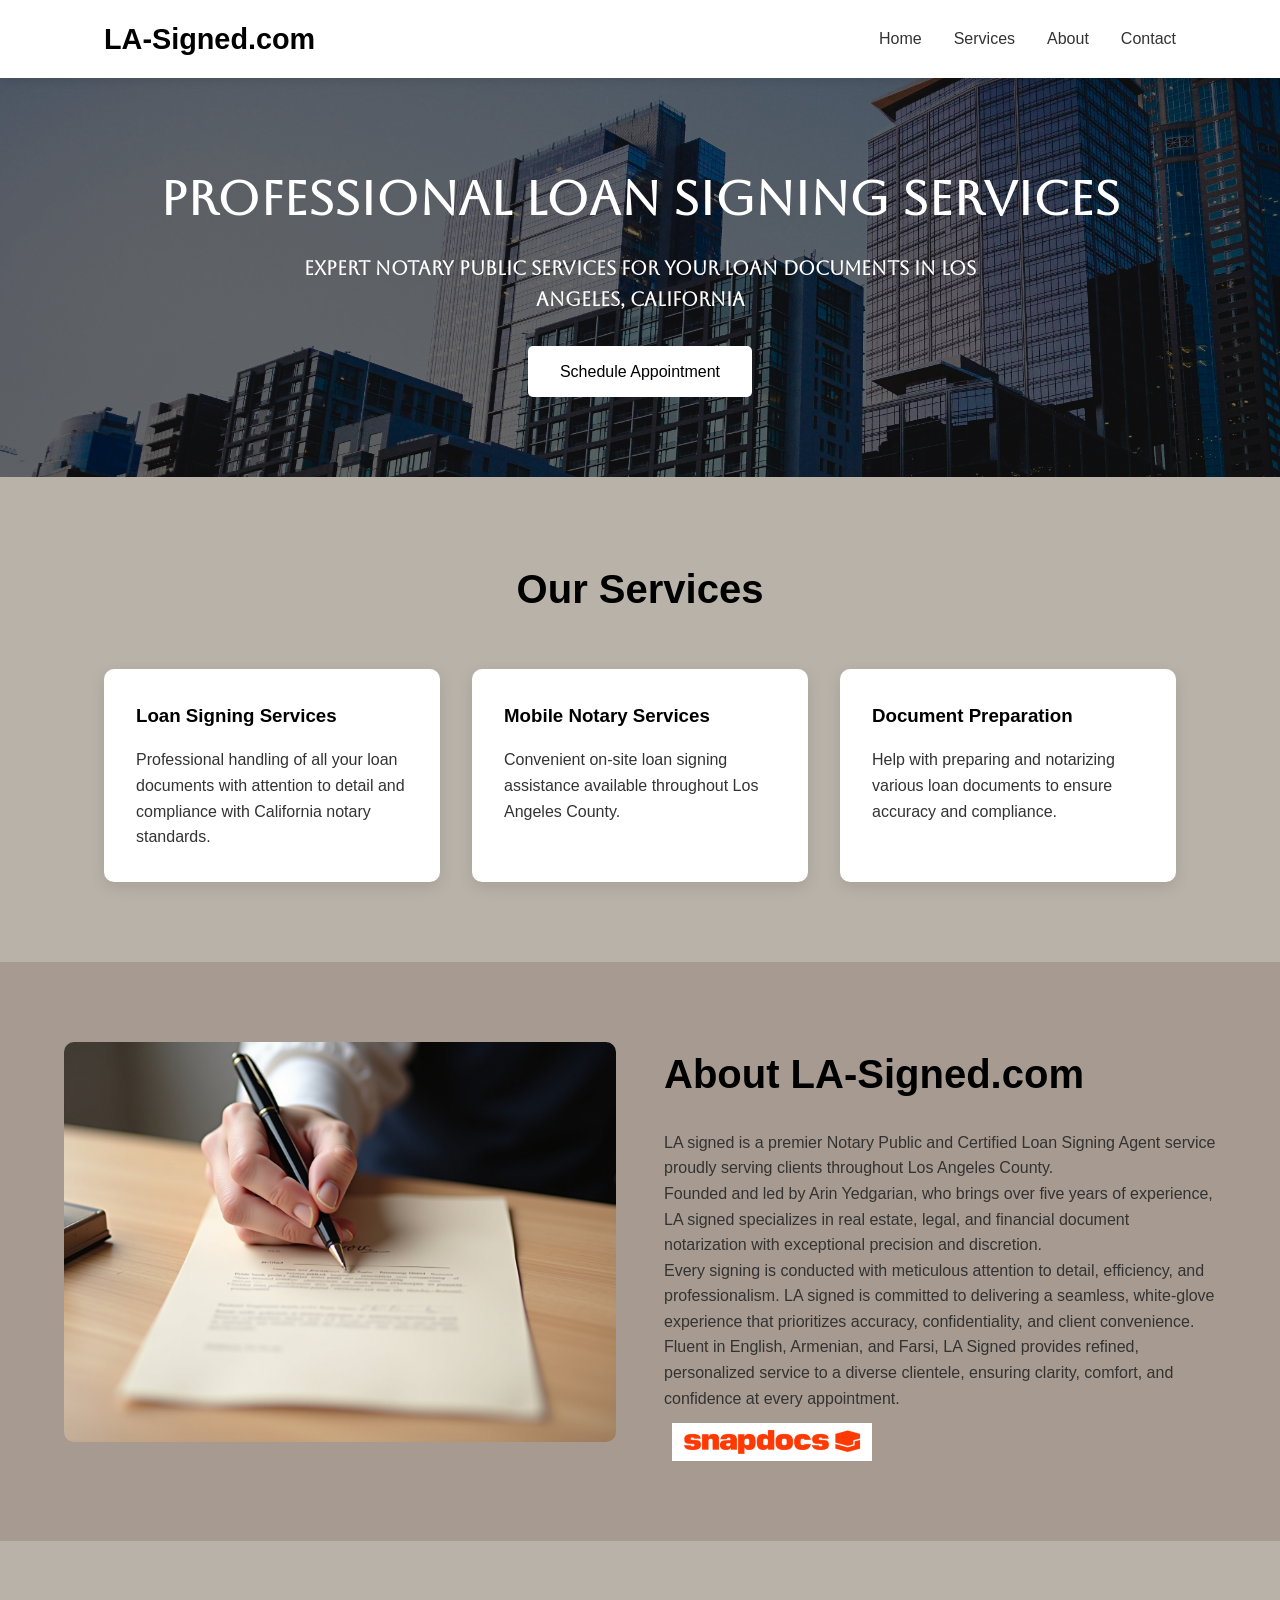
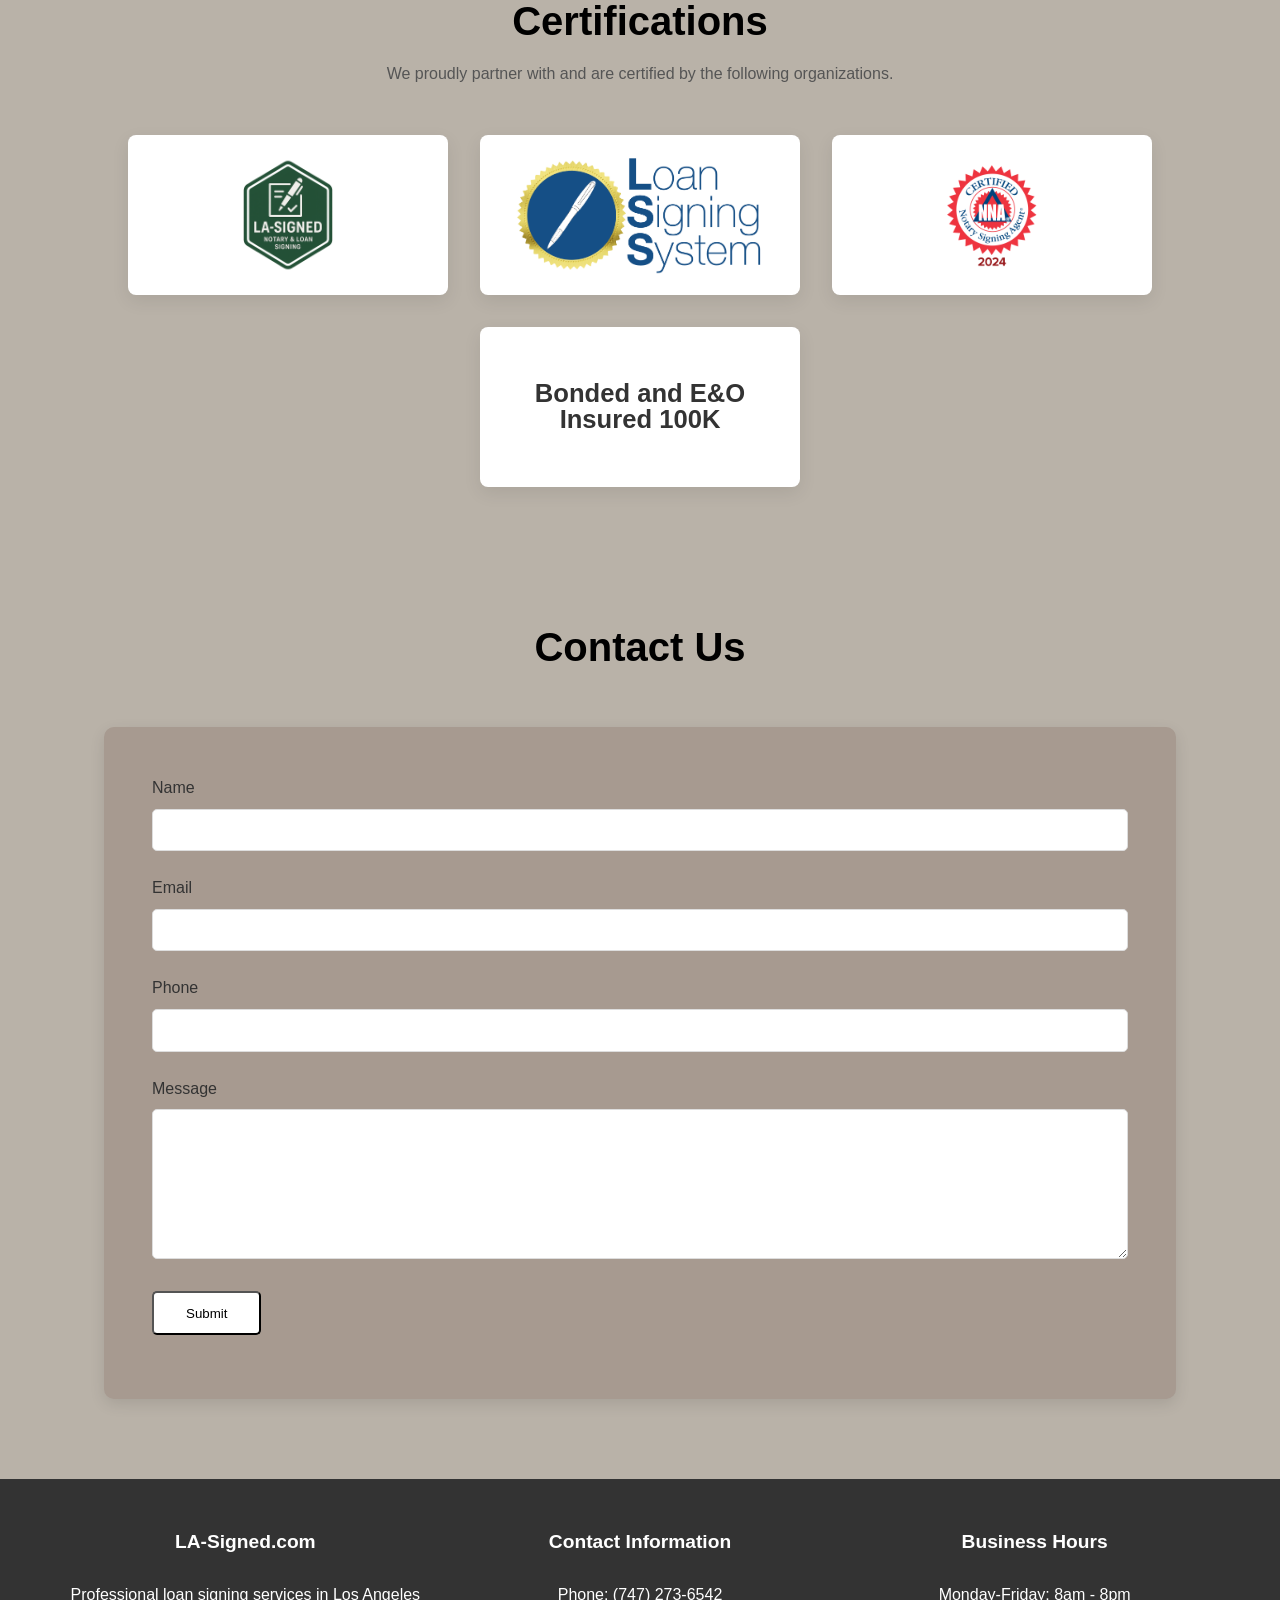
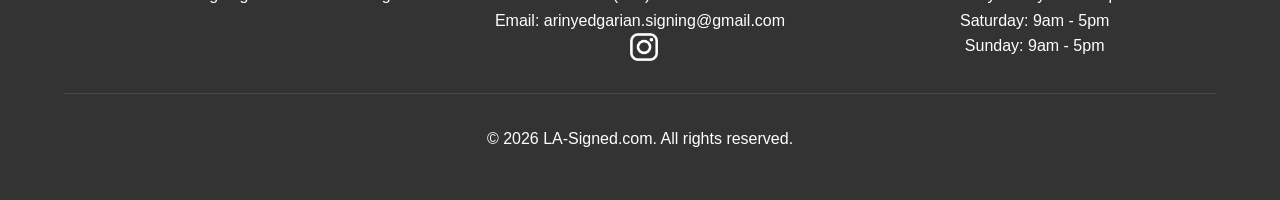
==== index.html @ eb5d1a03 "new style changes - 6" ====
<!DOCTYPE html>
<html lang="en">
<head>
    <meta charset="UTF-8">
    <meta name="viewport" content="width=device-width, initial-scale=1.0">
    <title>LA-Signed.com | Professional Loan Signing Services</title>
    <!-- Favicon -->
    <link rel="icon" type="image/png" sizes="32x32" href="assets/certs/favicon-32.png">
    <link rel="shortcut icon" href="assets/certs/favicon-32.png">
    <!-- Google Font: Aboreto (used for hero section) -->
    <link href="https://fonts.googleapis.com/css2?family=Aboreto&display=swap" rel="stylesheet">
    <style>
        /* Reset and Base Styles */
        * {
            margin: 0;
            padding: 0;
            box-sizing: border-box;
            font-family: 'Segoe UI', Tahoma, Geneva, Verdana, sans-serif;
        }

        body {
            color: #333;
            line-height: 1.6;
            background-color: #B9B2A8; /* updated per request (not committed) */
        }

        /* Prevent fixed header from covering anchored sections */
        :root { --header-offset: 80px; }
        html { scroll-padding-top: var(--header-offset); }

        /* Header Styles */
        header {
            background-color: #fff;
            box-shadow: 0 2px 10px rgba(0, 0, 0, 0.1);
            position: fixed;
            width: 100%;
            top: 0;
            z-index: 1000;
        }

        .navbar {
            display: flex;
            justify-content: space-between;
            align-items: center;
            padding: 1rem 5%;
            max-width: 1200px;
            margin: 0 auto;
        }

        .logo {
            font-size: 1.8rem;
            font-weight: 700;
            color: #000000; /* changed from #0056b3 to black (working tree only) */
            text-decoration: none;
            white-space: nowrap; /* prevent wrapping on small screens */
        }

        /* Header responsiveness: prevent logo wrapping and reduce spacing on small screens
           On mobile show only the Contact link (last nav item) to keep header clean */
        @media (max-width: 600px) {
            .logo { font-size: 1.25rem; }
            .navbar { padding: 0.75rem 4%; }
            /* hide all nav items by default on narrow screens */
            .nav-links { display: flex; gap: 0.5rem; }
            .nav-links li { margin-left: 0; display: none; }
            /* show only the last nav item (Contact) */
            .nav-links li:last-child { display: inline-block; }
            /* ensure link styling doesn't collapse the header */
            .nav-links a { padding: 0.25rem 0.5rem; }
        }

        .nav-links {
            display: flex;
            list-style: none;
        }

        .nav-links li {
            margin-left: 2rem;
        }

        .nav-links a {
            text-decoration: none;
            color: #333;
            font-weight: 500;
            transition: color 0.3s;
        }

        .nav-links a:hover {
            color: #000000; /* changed hover color from blue to black */
        }

        /* Hero Section */
        .hero {
            /* force Aboreto for hero content; use !important to override any UA/autolink or global rules */
            font-family: 'Aboreto', cursive !important;
            font-weight: 700 !important;
            /* use local hero background image with a dark overlay for contrast */
            background: linear-gradient(rgba(0,0,0,0.55), rgba(0,0,0,0.55)), url('assets/images/jason-dent-w3eFhqXjkZE-unsplash.jpg');
            background-size: cover;
            background-position: center;
            color: white;
            padding: 10rem 5% 5rem;
            text-align: center;
            position: relative;
        }

        /* Ensure headings and paragraphs inside hero use Aboreto explicitly */
        .hero h1, .hero p { font-family: 'Aboreto', cursive !important; font-weight: 700 !important; }

        /* Make hero shorter on narrow screens so subsequent sections are visible sooner */
        @media (max-width: 600px) {
            .hero { padding: 6rem 5% 4rem; }
            :root { --header-offset: 64px; }
        }

        .hero h1 {
            font-size: 3rem;
            margin-bottom: 1rem;
        }

        .hero p {
            font-size: 1.2rem;
            max-width: 700px;
            margin: 0 auto 2rem;
        }

        .btn {
            display: inline-block;
            background-color: white;
            color: black;
            padding: 0.8rem 2rem;
            border-radius: 5px;
            text-decoration: none;
            font-weight: 500;
            transition: background-color 0.3s;
        }

        .btn:hover {
            background-color: #B9B2A8;
        }

        /* Services Section */
        .services {
            padding: 5rem 5%;
            max-width: 1200px;
            margin: 0 auto;
        }

        .section-title {
            text-align: center;
            margin-bottom: 3rem;
        }

        .section-title h2 {
            font-size: 2.5rem;
            color: #000000; /* changed from blue to black */
        }

        .service-cards {
            display: grid;
            grid-template-columns: repeat(auto-fit, minmax(300px, 1fr));
            gap: 2rem;
        }

        .service-card {
            background-color: white;
            border-radius: 10px;
            box-shadow: 0 5px 15px rgba(0, 0, 0, 0.1);
            padding: 2rem;
            transition: transform 0.3s;
        }

        .service-card:hover {
            transform: translateY(-5px);
        }

        .service-card h3 {
            color: #000000; /* changed from blue to black */
            margin-bottom: 1rem;
        }

        /* About Section */
        .about {
            background-color: #A79A90;
            padding: 5rem 5%;
        }

        .about-content {
            display: grid;
            grid-template-columns: 1fr 1fr;
            gap: 3rem;
            max-width: 1200px;
            margin: 0 auto;
        }

        .about-image {
            background-color: #ccc;
            height: 400px;
            border-radius: 10px;
            overflow: hidden;
            display: block;
        }

        .about-image img {
            width: 100%;
            height: 100%;
            object-fit: cover; /* preserve aspect ratio and cover the box */
            display: block;
        }

        /* Snapdocs badge sizing and spacing in About section */
        .about-text .snapdocs-badge {
            width: 200px;
            height: auto;
            display: inline-block;
            margin-top: 0.75rem; /* vertical space between preceding text and badge */
            margin-left: 0.5rem; /* small gap if placed inline */
            vertical-align: middle;
        }

        /* Footer social badge sizing */
        .footer-section .social-badge {
            width: 28px;
            height: auto;
            display: inline-block;
            margin-left: 0.5rem;
            vertical-align: middle;
        }

        .about-text h2 {
            font-size: 2.5rem;
            color: #000000; /* changed from blue to black */
            margin-bottom: 1.5rem;
        }

        /* Certifications / Logos */
        .certifications {
            padding: 3rem 5%;
            max-width: 2500px;
            margin: 0 auto;
            text-align: center;
        }

        .cert-logos {
            display: flex;
            gap: 2rem;
            justify-content: center;
            align-items: center;
            flex-wrap: wrap;
            margin-top: 1.5rem;
        }

        .cert-logo {
            background: white;
            padding: 1.25rem;
            border-radius: 8px;
            box-shadow: 0 6px 18px rgba(0,0,0,0.08);
            display: inline-flex;
            align-items: center;
            justify-content: center;
            width: 320px; /* increased from 160px */
            height: 160px; /* increased from 80px */
            transition: transform 160ms ease, box-shadow 160ms ease;
        }

        .cert-logo:hover { transform: translateY(-6px) scale(1.02); box-shadow: 0 10px 24px rgba(0,0,0,0.12); }

        .cert-logo img { max-width: 100%; max-height: 100%; object-fit: contain; }

    /* Text-only certification card styling (for E&O label) */
    .cert-logo.cert-text { background: white; padding: 1.25rem; border-radius: 8px; display: inline-flex; align-items: center; justify-content: center; width: 320px; height: 160px; }
    .cert-logo.cert-text .cert-text-label { font-size: 1.6rem; font-weight: 700; color: #333; line-height: 1; text-align: center; }

        /* Responsive: scale down logos on small screens */
        @media (max-width: 900px) {
            .cert-logo { width: 260px; height: 130px; }
            /* Scale down text-only E&O card on medium screens */
            .cert-logo.cert-text { width: 260px; height: 130px; }
            .cert-logo.cert-text .cert-text-label { font-size: 1.4rem; }
        }

        @media (max-width: 600px) {
            .cert-logos { gap: 1rem; }
            .cert-logo { width: 200px; height: 100px; padding: 0.75rem; }
            /* Make E&O text label smaller on narrow screens */
            .cert-logo.cert-text { width: 200px; height: 100px; padding: 0.75rem; }
            .cert-logo.cert-text .cert-text-label { font-size: 1.1rem; }
        }

        /* Ensure phone links in footer appear white on small screens (some mobile UAs auto-link numbers) */
        @media (max-width: 600px) {
            .footer-section a[href^="tel"] {
                color: #fff !important;
                text-decoration: none !important;
            }
            .footer-section a[href^="tel"]:visited { color: #fff !important; }
        }

        /* Contact Section */
        .contact {
            padding: 5rem 5%;
            max-width: 1200px;
            margin: 0 auto;
        }

        .contact-form {
            background-color: #A79A90;
            padding: 3rem;
            border-radius: 10px;
            box-shadow: 0 5px 15px rgba(0, 0, 0, 0.1);
        }

        .form-group {
            margin-bottom: 1.5rem;
        }

        .form-group label {
            display: block;
            margin-bottom: 0.5rem;
        }

        .form-group input,
        .form-group textarea {
            width: 100%;
            padding: 0.8rem;
            border: 1px solid #ddd;
            border-radius: 5px;
        }

        .form-group textarea {
            height: 150px;
        }

        /* Footer */
        footer {
            background-color: #333;
            color: white;
            padding: 3rem 5%;
            text-align: center;
        }

        .footer-content {
            max-width: 1200px;
            margin: 0 auto;
            display: grid;
            grid-template-columns: repeat(auto-fit, minmax(250px, 1fr));
            gap: 2rem;
        }

        .footer-section h3 {
            margin-bottom: 1.5rem;
            font-size: 1.2rem;
        }

        .footer-bottom {
            margin-top: 2rem;
            padding-top: 2rem;
            border-top: 1px solid rgba(255, 255, 255, 0.1);
        }
    </style>
</head>
<body>
    <!-- Header -->
    <header>
        <nav class="navbar">
            <a href="#" class="logo">LA-Signed.com</a>
            <ul class="nav-links">
                <li><a href="#">Home</a></li>
                <li><a href="#services">Services</a></li>
                <li><a href="#about">About</a></li>
                <li><a href="#contact">Contact</a></li>
            </ul>
        </nav>
    </header>

    <!-- Hero Section -->
    <section class="hero">
        <h1>Professional Loan Signing Services</h1>
        <p>Expert notary public services for your loan documents in Los Angeles, California</p>
        <a href="#contact" class="btn">Schedule Appointment</a>
    </section>

    <!-- Services Section -->
    <section id="services" class="services">
        <div class="section-title">
            <h2>Our Services</h2>
        </div>
        <div class="service-cards">
            <div class="service-card">
                <h3>Loan Signing Services</h3>
                <p>Professional handling of all your loan documents with attention to detail and compliance with California notary standards.</p>
            </div>
            <div class="service-card">
                <h3>Mobile Notary Services</h3>
                <p>Convenient on-site loan signing assistance available throughout Los Angeles County.</p>
            </div>
            <div class="service-card">
                <h3>Document Preparation</h3>
                <p>Help with preparing and notarizing various loan documents to ensure accuracy and compliance.</p>
            </div>
        </div>
    </section>


    <!-- About Section -->
    <section id="about" class="about">
        <div class="about-content">
            <div class="about-image"><img src="assets/images/Home-Welcome-1.jpg" alt="LA-Signed team"></div>
            <div class="about-text">
                <h2>About LA-Signed.com</h2>
                <p>LA signed is a premier Notary Public and Certified Loan Signing Agent service proudly serving clients throughout Los Angeles County. </p>
                <p>Founded and led by Arin Yedgarian, who brings over five years of experience, LA signed specializes in real estate, legal, and financial document notarization with exceptional precision and discretion.</p>
                <p>Every signing is conducted with meticulous attention to detail, efficiency, and professionalism. LA signed is committed to delivering a seamless, white-glove experience that prioritizes accuracy, confidentiality, and client convenience.</p>
                <p>Fluent in English, Armenian, and Farsi, LA Signed  provides refined, personalized service to a diverse clientele, ensuring clarity, comfort, and confidence at every appointment.</p>
                <p>
                    <a href="https://notary.snapdocs.com/notary-public/california/glendale/arin-yedgarian"
                        target="_blank" rel="noopener noreferrer">
                        <img class="snapdocs-badge" src="assets/certs/snapdocs logo.png" alt="Snapdocs profile badge">
                    </a>
                </p>
            </div>
        </div>
    </section>

       <!-- Certifications / Logos -->
    <section id="certifications" class="certifications">
        <div class="section-title">
            <h2>Certifications</h2>
            <p style="max-width:700px;margin:0.5rem auto 0;color:#555;">We proudly partner with and are certified by the following organizations.</p>
        </div>
        <div class="cert-logos" aria-hidden="false">
            <div class="cert-logo"><img src="assets/certs/generated-image-2026-01-31_09-43-16.png" alt="Certification 1"></div>
            <div class="cert-logo"><img src="assets/certs/Logo1200trueratio-1506110294301.png" alt="Certification 2"></div>
            <div class="cert-logo"><img src="assets/certs/nsa_member_badge.png" alt="Certification 3"></div>
            <div class="cert-logo cert-text"><span class="cert-text-label">Bonded and E&amp;O Insured 100K</span></div>
        </div>
    </section>

    <!-- Contact Section -->
    <section id="contact" class="contact">
        <div class="section-title">
            <h2>Contact Us</h2>
        </div>
        <div class="contact-form">
            <!--
                Form posts to Formspree. Replace YOUR_FORM_ID with your Formspree form ID
                (example: https://formspree.io/f/abcdxyzw). This uses AJAX so the page
                won't reload on submit and shows a friendly status message.
            -->
            <form id="contact-form" action="https://formspree.io/f/mojnvqyw" method="POST">
                <!-- Honeypot to reduce spam -->
                <input type="text" name="_gotcha" style="display:none" tabindex="-1" autocomplete="off">

                <div class="form-group">
                    <label for="name">Name</label>
                    <input type="text" id="name" name="name" required>
                </div>
                <div class="form-group">
                    <label for="email">Email</label>
                    <input type="email" id="email" name="email" required>
                </div>
                <div class="form-group">
                    <label for="phone">Phone</label>
                    <input type="tel" id="phone" name="phone">
                </div>
                <div class="form-group">
                    <label for="message">Message</label>
                    <textarea id="message" name="message" required></textarea>
                </div>

                <!-- Optional: set the email subject that arrives in your inbox -->
                <input type="hidden" name="_subject" value="New contact from la-signed.com">

                <button type="submit" class="btn">Submit</button>

                <div id="form-status" aria-live="polite" style="margin-top:1rem;color:#0056b3;"></div>
            </form>
        </div>
    </section>

    <!-- Footer -->
    <footer>
        <div class="footer-content">
            <div class="footer-section">
                <h3>LA-Signed.com</h3>
                <p>Professional loan signing services in Los Angeles</p>
            </div>
            <div class="footer-section">
                <h3>Contact Information</h3>
                <p>Phone: (747) 273-6542</p>
                <p>Email: arinyedgarian.signing@gmail.com</p>
                <p>
                    <a href="https://www.instagram.com/la.signed/" target="_blank" rel="noopener noreferrer">
                        <img class="social-badge" src="assets/certs/122-1221050_instagram-white-logo-vector-png.png" alt="Instagram">
                    </a>
                </p>
            </div>
            <div class="footer-section">
                <h3>Business Hours</h3>
                <p>Monday-Friday: 8am - 8pm</p>
                <p>Saturday: 9am - 5pm</p>
                <p>Sunday: 9am - 5pm</p>
            </div>
        </div>
        <div class="footer-bottom">
            <p>&copy; 2026 LA-Signed.com. All rights reserved.</p>
        </div>
    </footer>

    <!-- Contact form AJAX handler -->
    <script>
    document.addEventListener('DOMContentLoaded', () => {
        const form = document.getElementById('contact-form');
        if (!form) return;
        const status = document.getElementById('form-status');

        form.addEventListener('submit', async (e) => {
            e.preventDefault();
            if (status) status.textContent = 'Sending...';

            // Basic client-side honeypot check
            const gotcha = form.querySelector('input[name="_gotcha"]').value;
            if (gotcha) {
                if (status) status.textContent = 'Spam detected.';
                return;
            }

            const data = new FormData(form);

            try {
                const res = await fetch(form.action, {
                    method: form.method || 'POST',
                    body: data,
                    headers: { 'Accept': 'application/json' }
                });

                if (res.ok) {
                    if (status) status.textContent = 'Thanks — your message was sent!';
                    form.reset();
                } else {
                    const err = await res.json().catch(() => null);
                    if (status) status.textContent = (err && err.error) ? err.error : 'Submission failed. Please try again later.';
                }
            } catch (err) {
                if (status) status.textContent = 'Network error. Please try again later.';
            }
        });
    });
    </script>
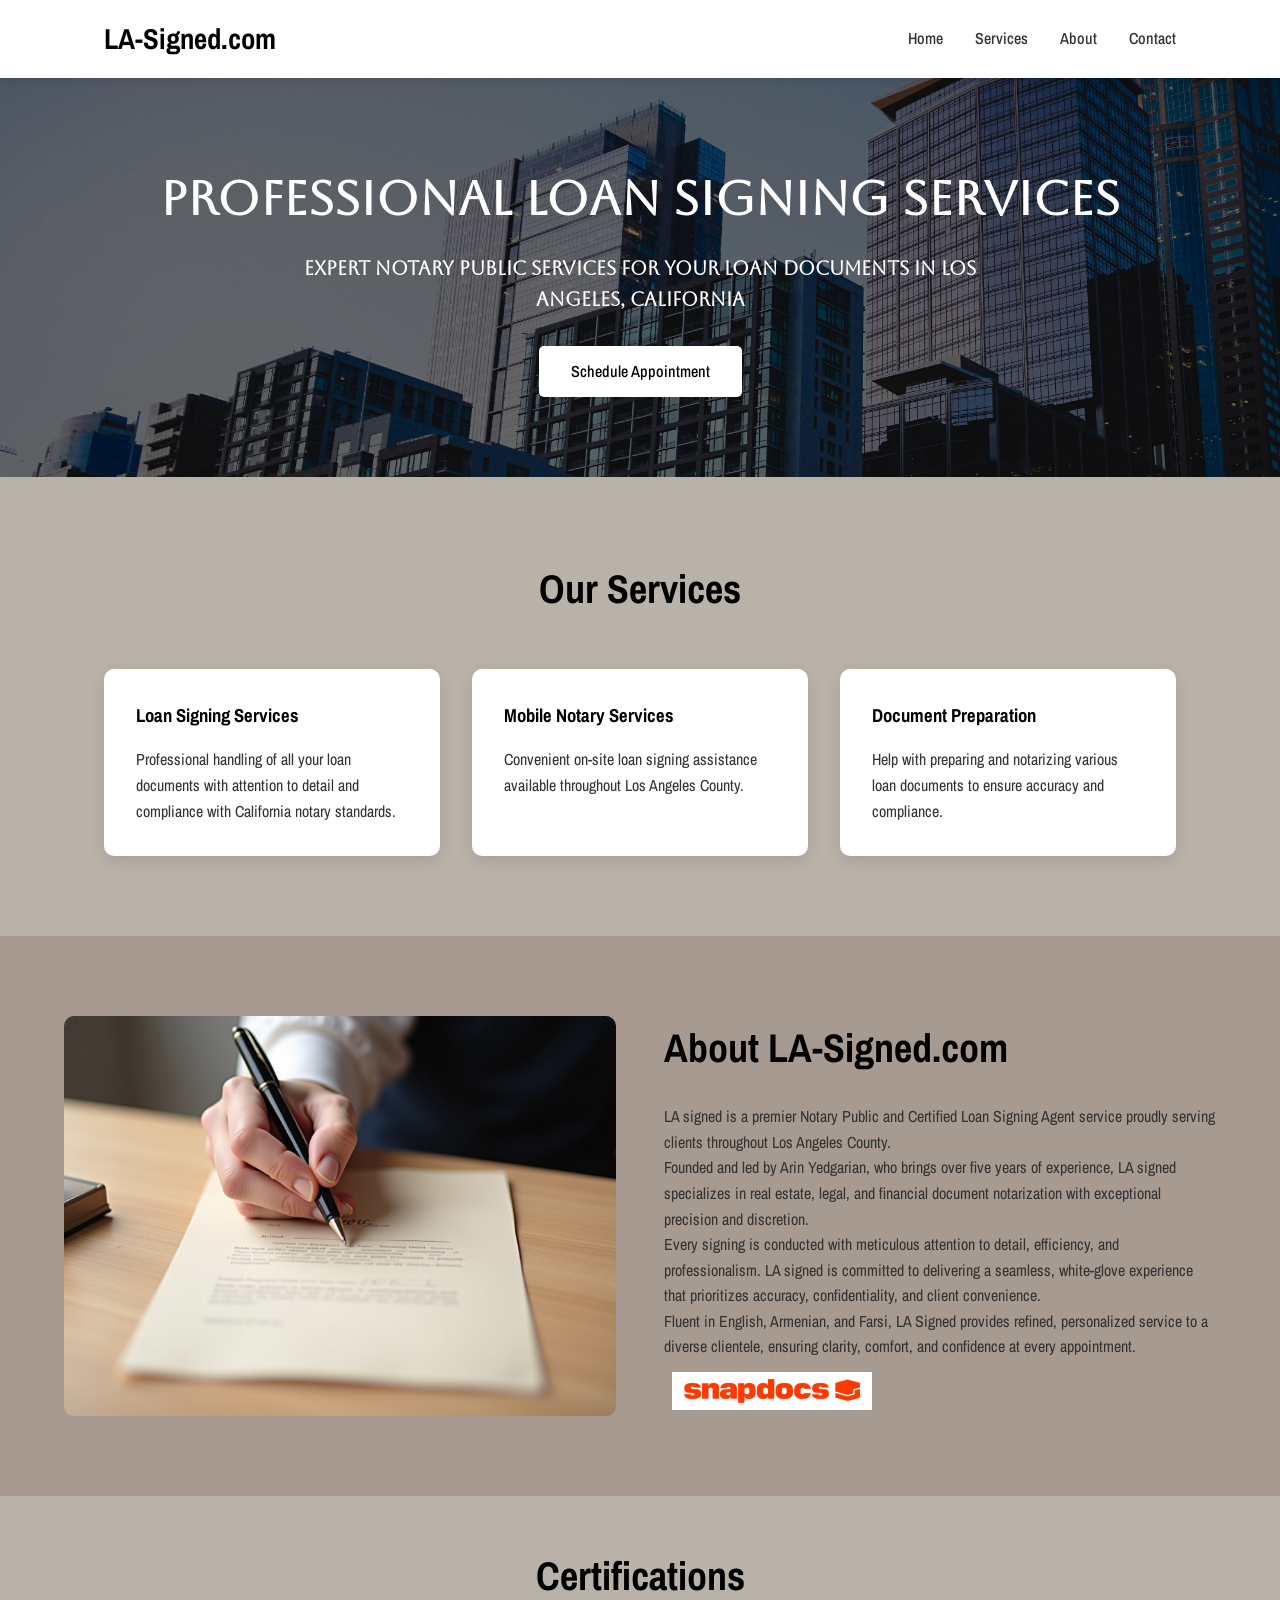
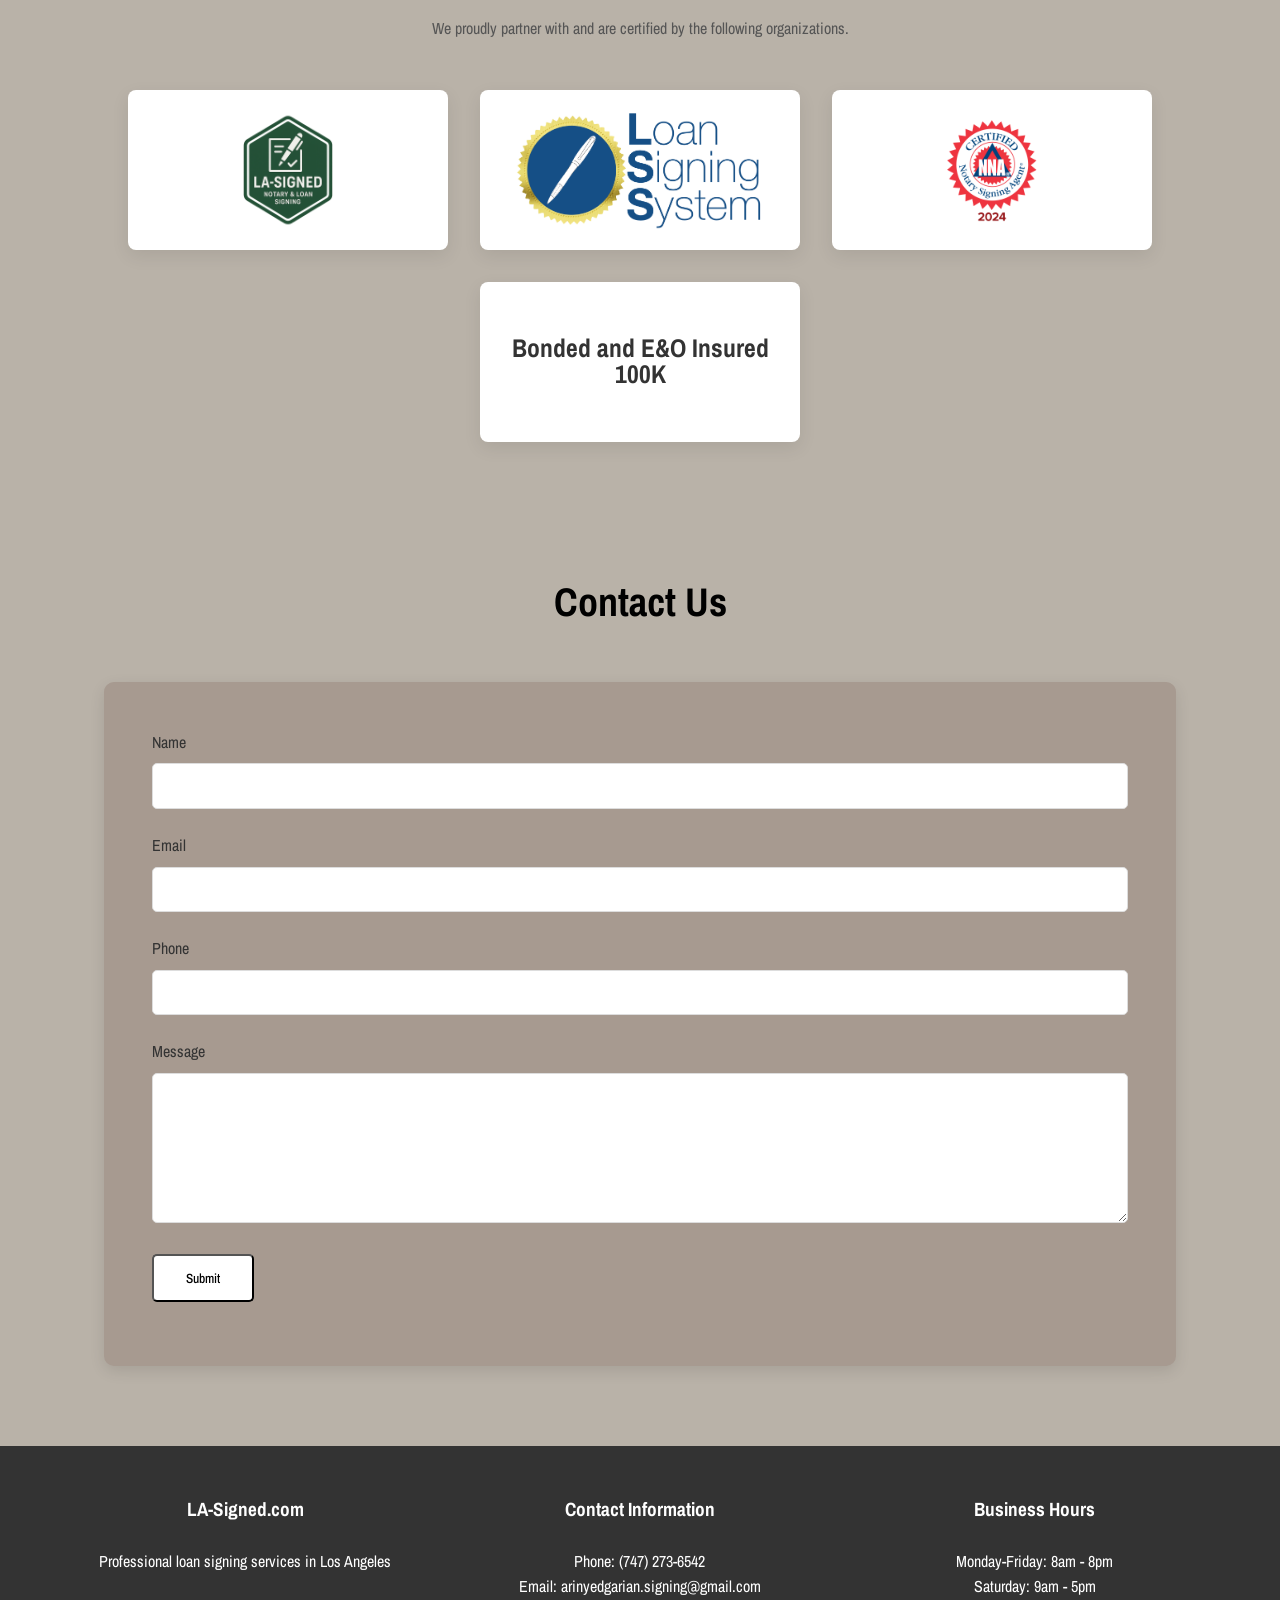
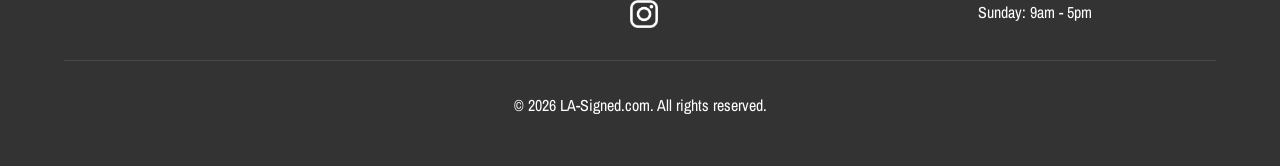
==== commit ac115921: "new style changes - 7" ====
--- a/index.html
+++ b/index.html
@@ -9,13 +9,16 @@
     <link rel="shortcut icon" href="assets/certs/favicon-32.png">
     <!-- Google Font: Aboreto (used for hero section) -->
     <link href="https://fonts.googleapis.com/css2?family=Aboreto&display=swap" rel="stylesheet">
+    <!-- Google Font: Archivo Narrow (site body) -->
+    <link href="https://fonts.googleapis.com/css2?family=Archivo+Narrow:wght@400;700&display=swap" rel="stylesheet">
     <style>
         /* Reset and Base Styles */
         * {
             margin: 0;
             padding: 0;
             box-sizing: border-box;
-            font-family: 'Segoe UI', Tahoma, Geneva, Verdana, sans-serif;
+            /* Use Archivo Narrow (Google Font) for site body; fallback to Futura/Arial */
+            font-family: 'Archivo Narrow', 'Futura', 'Trebuchet MS', Arial, sans-serif;
         }
 
         body {
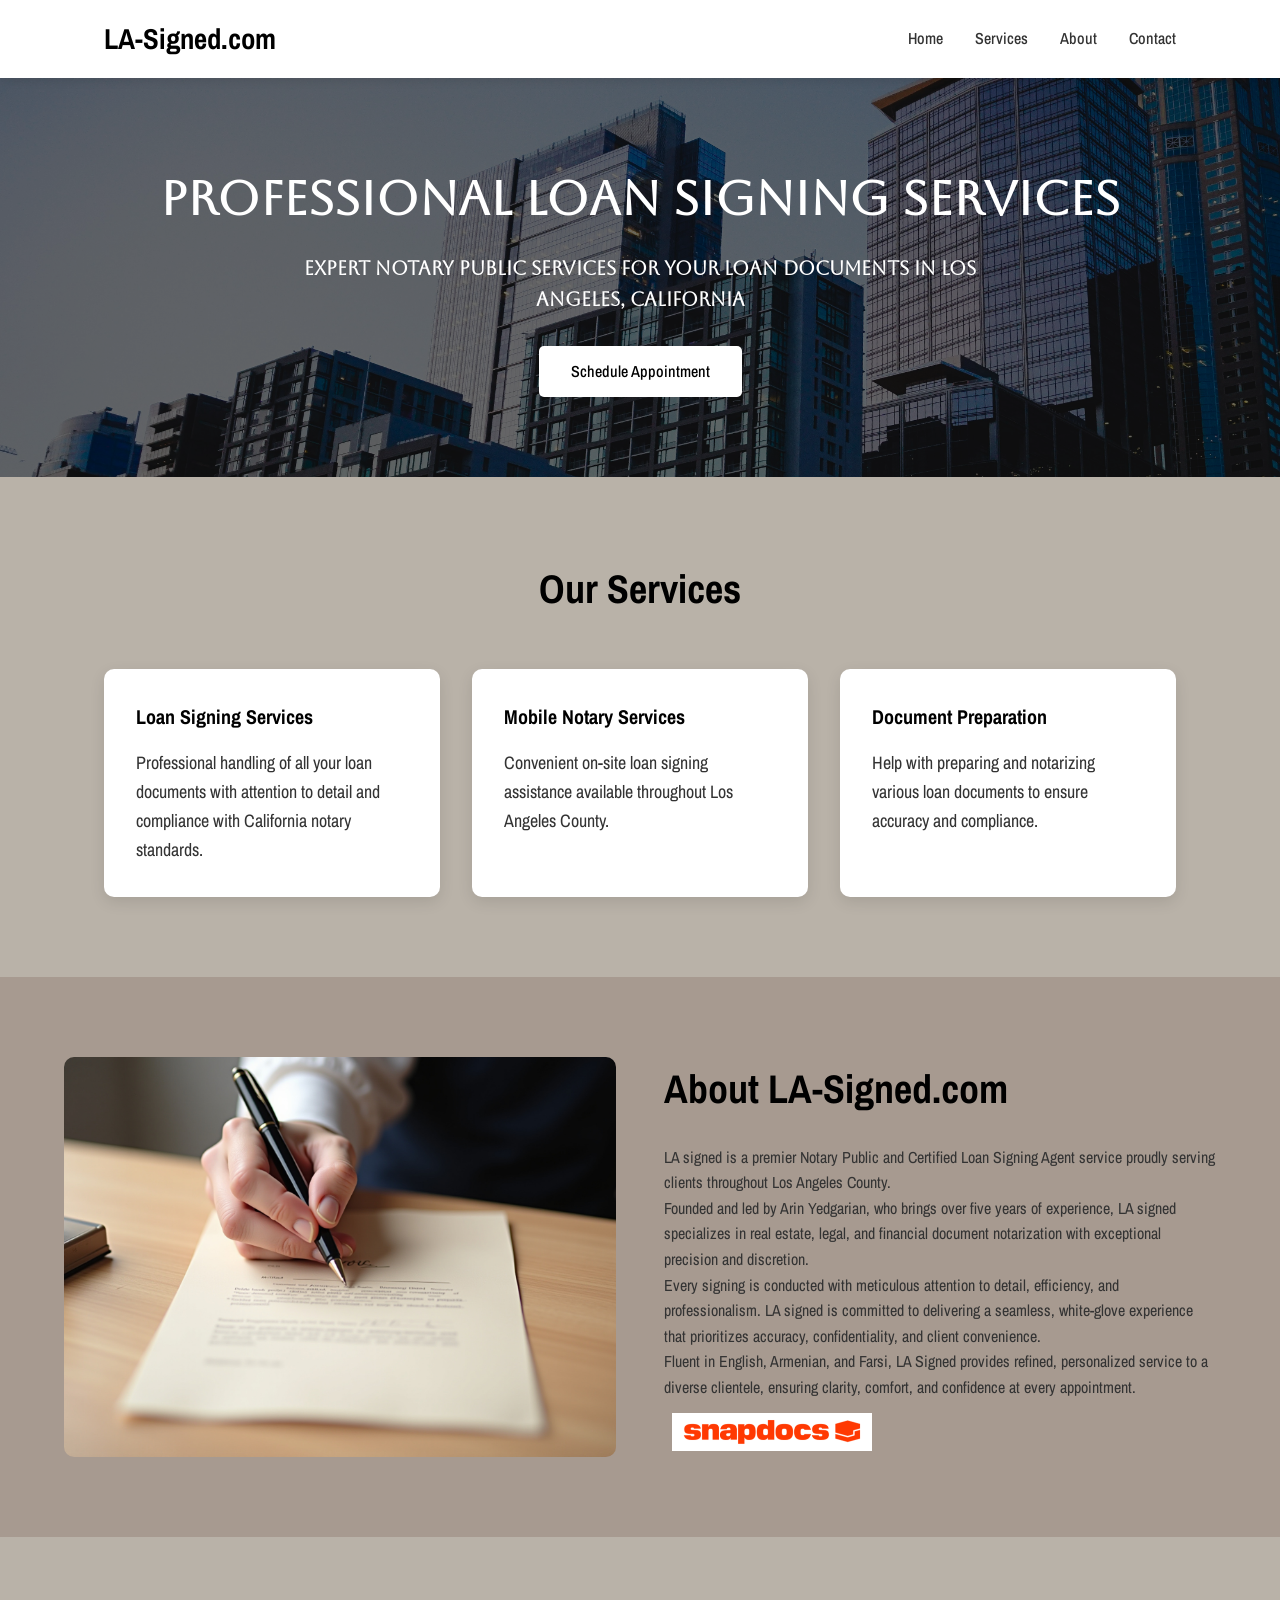
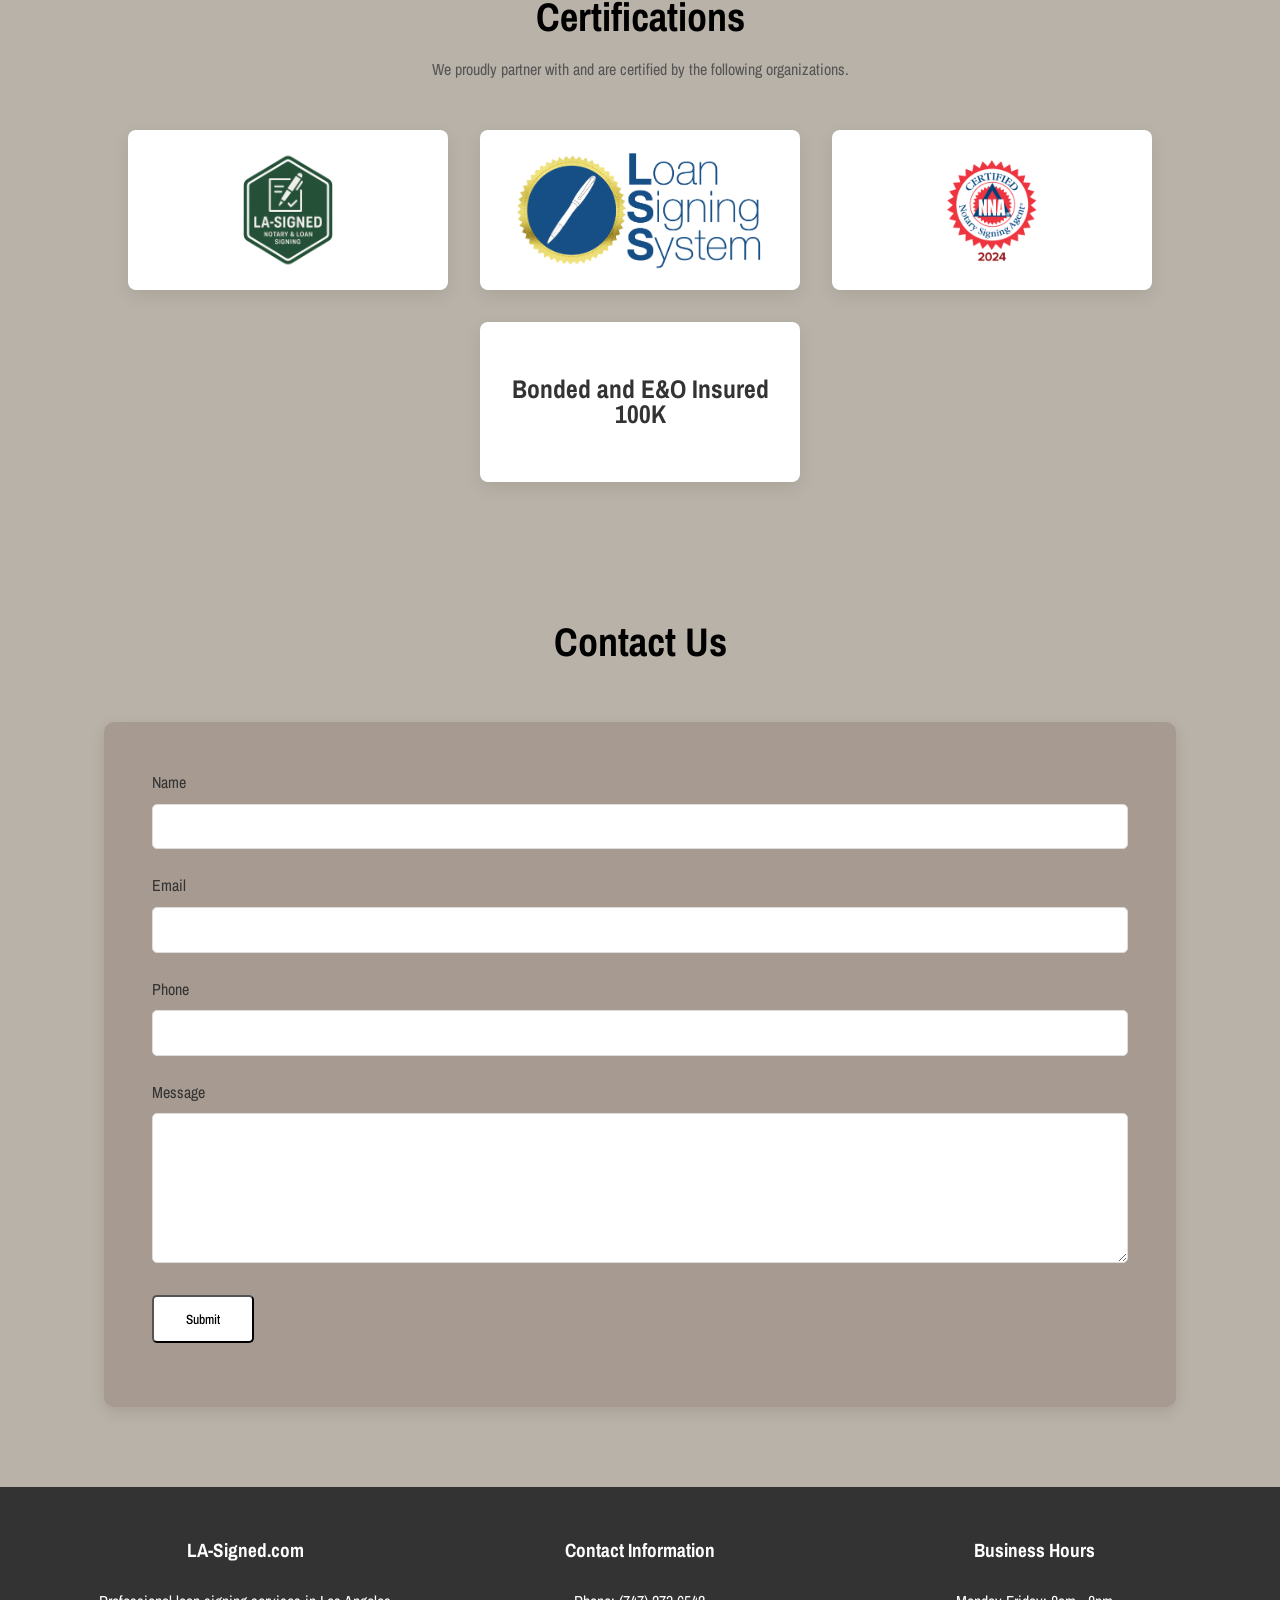
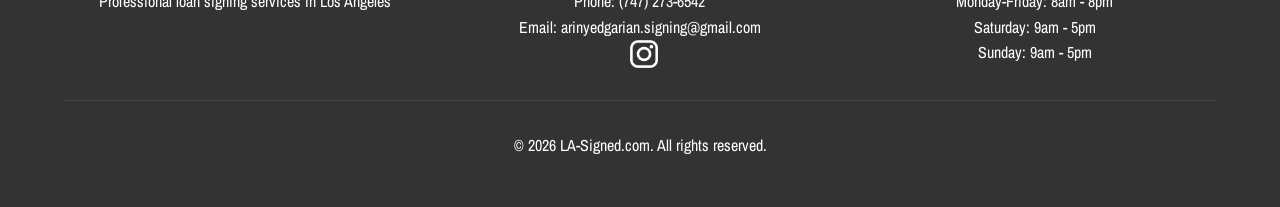
==== commit 9eca737a: "new style changes - 8" ====
--- a/index.html
+++ b/index.html
@@ -171,6 +171,8 @@
             box-shadow: 0 5px 15px rgba(0, 0, 0, 0.1);
             padding: 2rem;
             transition: transform 0.3s;
+            /* explicit font sizing for service card content */
+            font-size: 18px;
         }
 
         .service-card:hover {
@@ -180,6 +182,9 @@
         .service-card h3 {
             color: #000000; /* changed from blue to black */
             margin-bottom: 1rem;
+            /* explicit heading size for consistency */
+            font-size: 1.25rem;
+            font-weight: 700;
         }
 
         /* About Section */
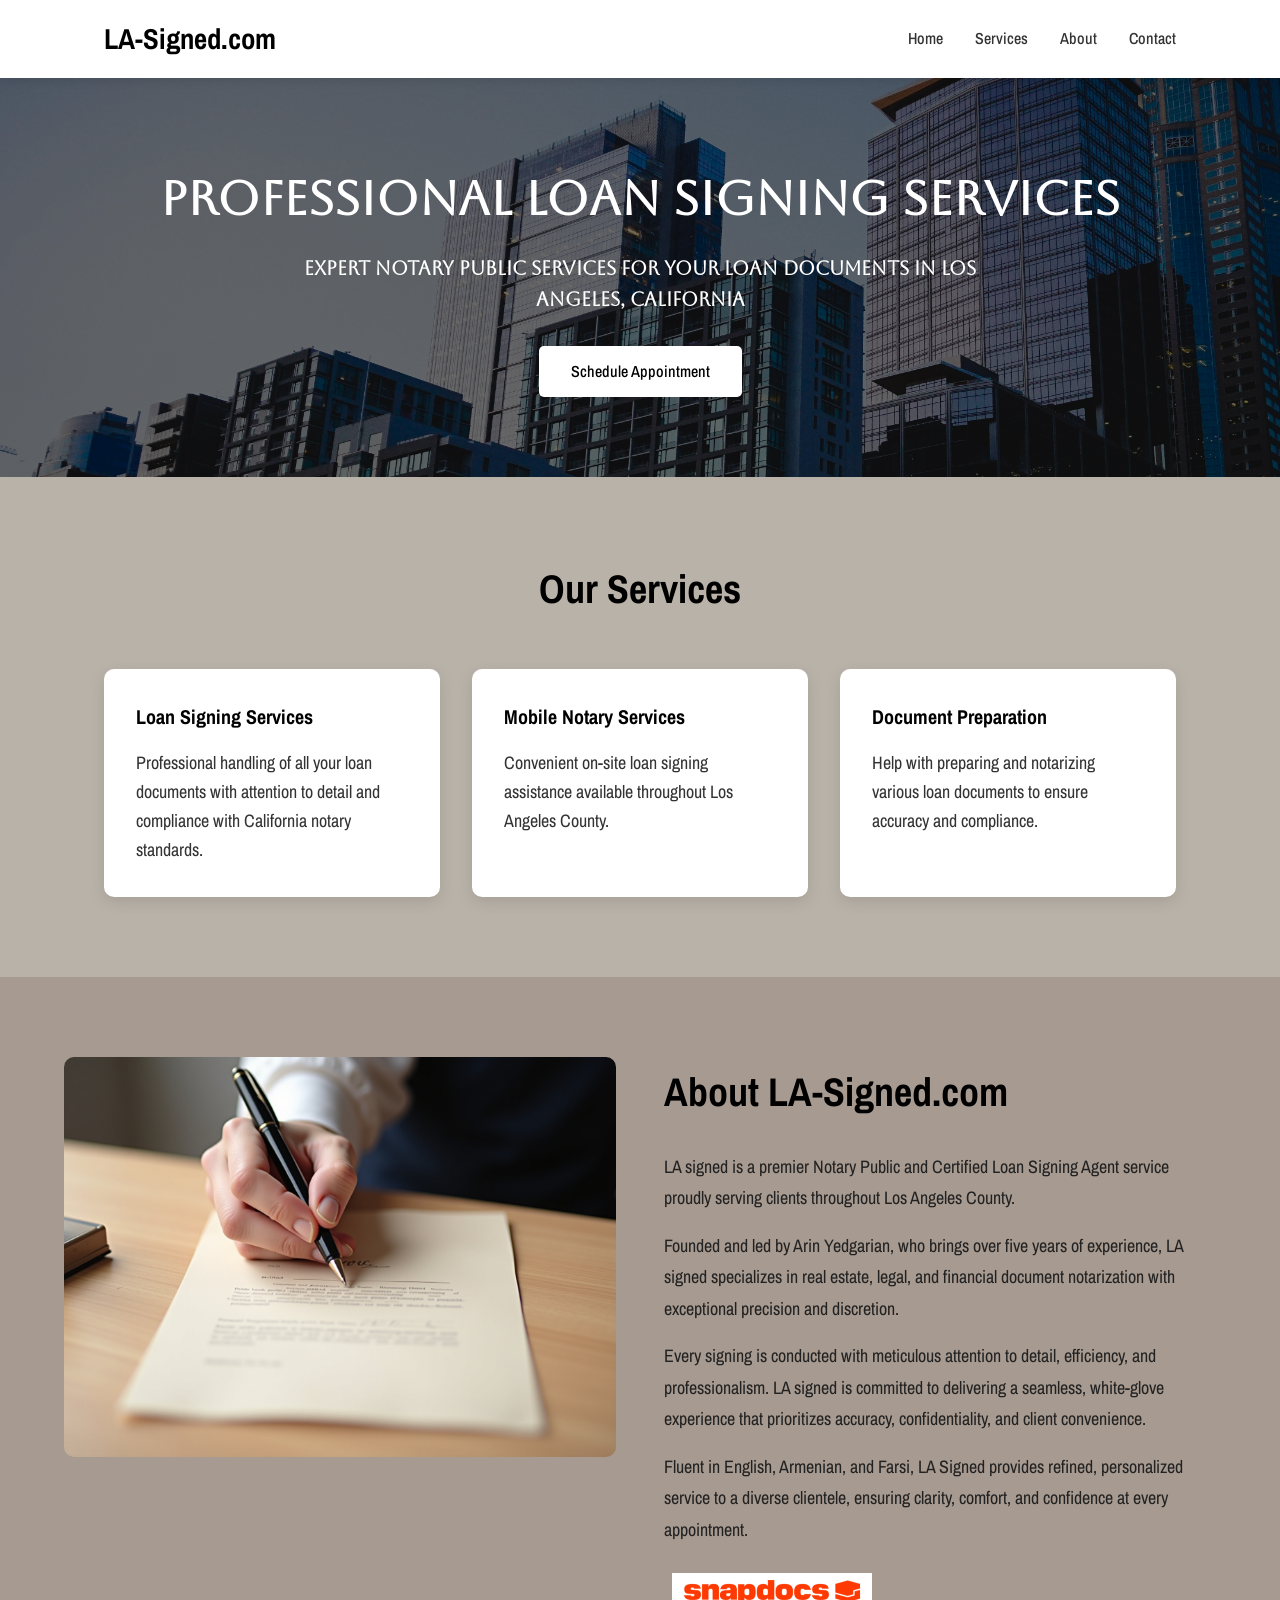
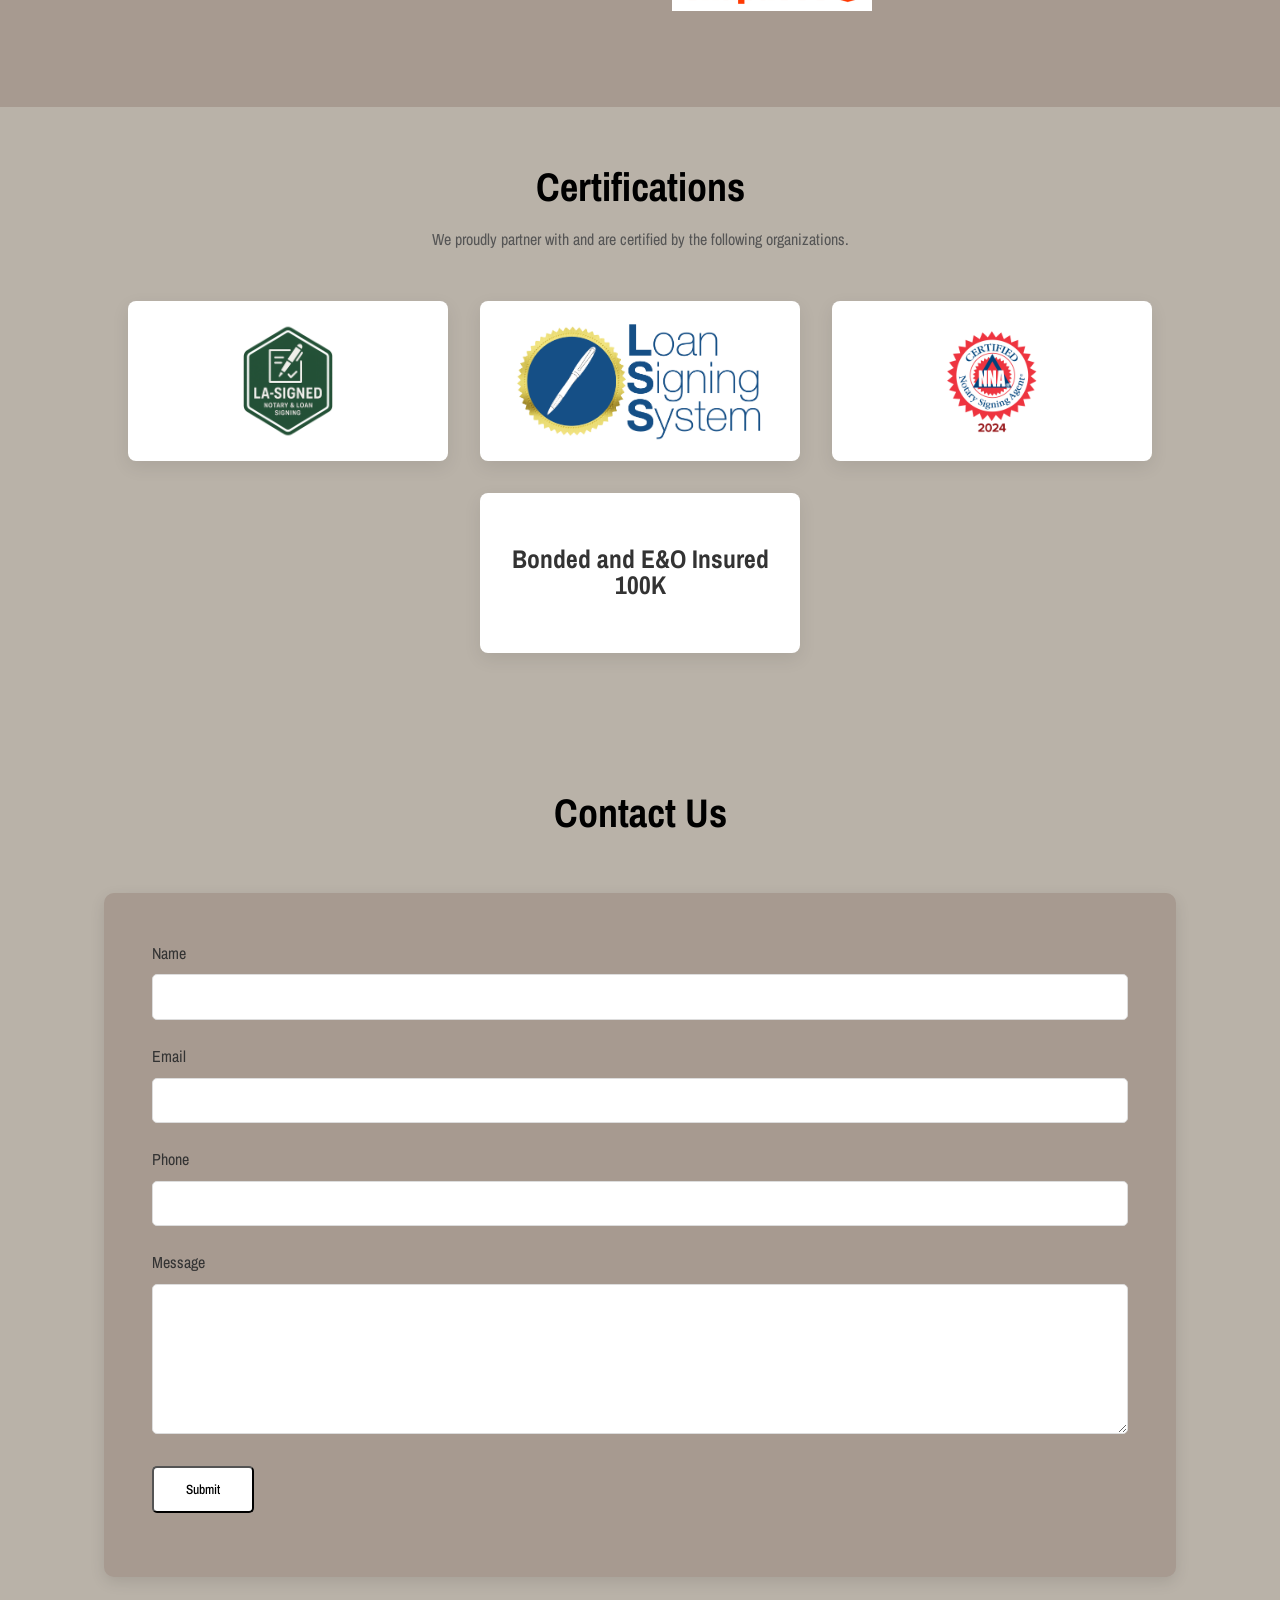
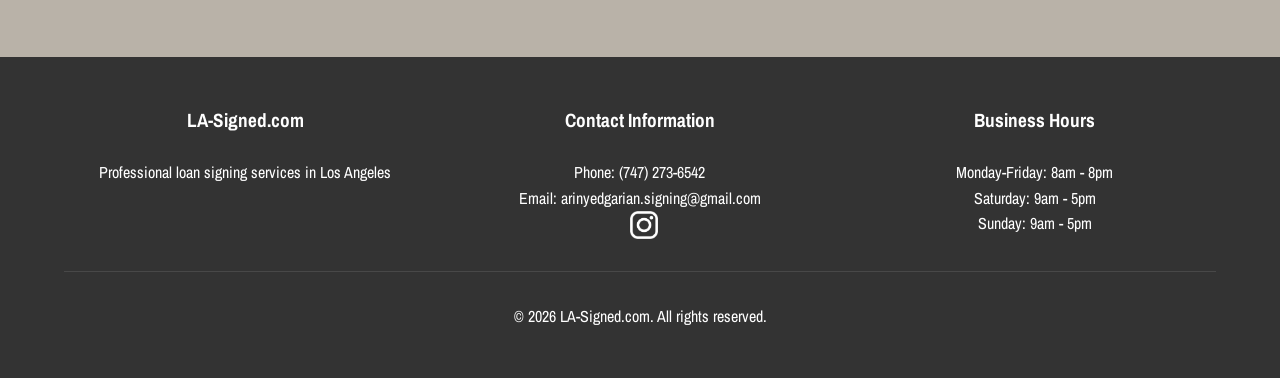
==== commit 548837a5: "new style changes - 9" ====
--- a/index.html
+++ b/index.html
@@ -241,6 +241,19 @@
             margin-bottom: 1.5rem;
         }
 
+        /* About section typography */
+        .about-text {
+            /* use the site font (Archivo Narrow) but allow explicit sizing for readability */
+            font-family: 'Archivo Narrow', 'Futura', 'Trebuchet MS', Arial, sans-serif;
+            font-size: 18px; /* 16px */
+            line-height: 1.75;
+            color: #222;
+        }
+
+        .about-text p {
+            margin-bottom: 1rem;
+        }
+
         /* Certifications / Logos */
         .certifications {
             padding: 3rem 5%;
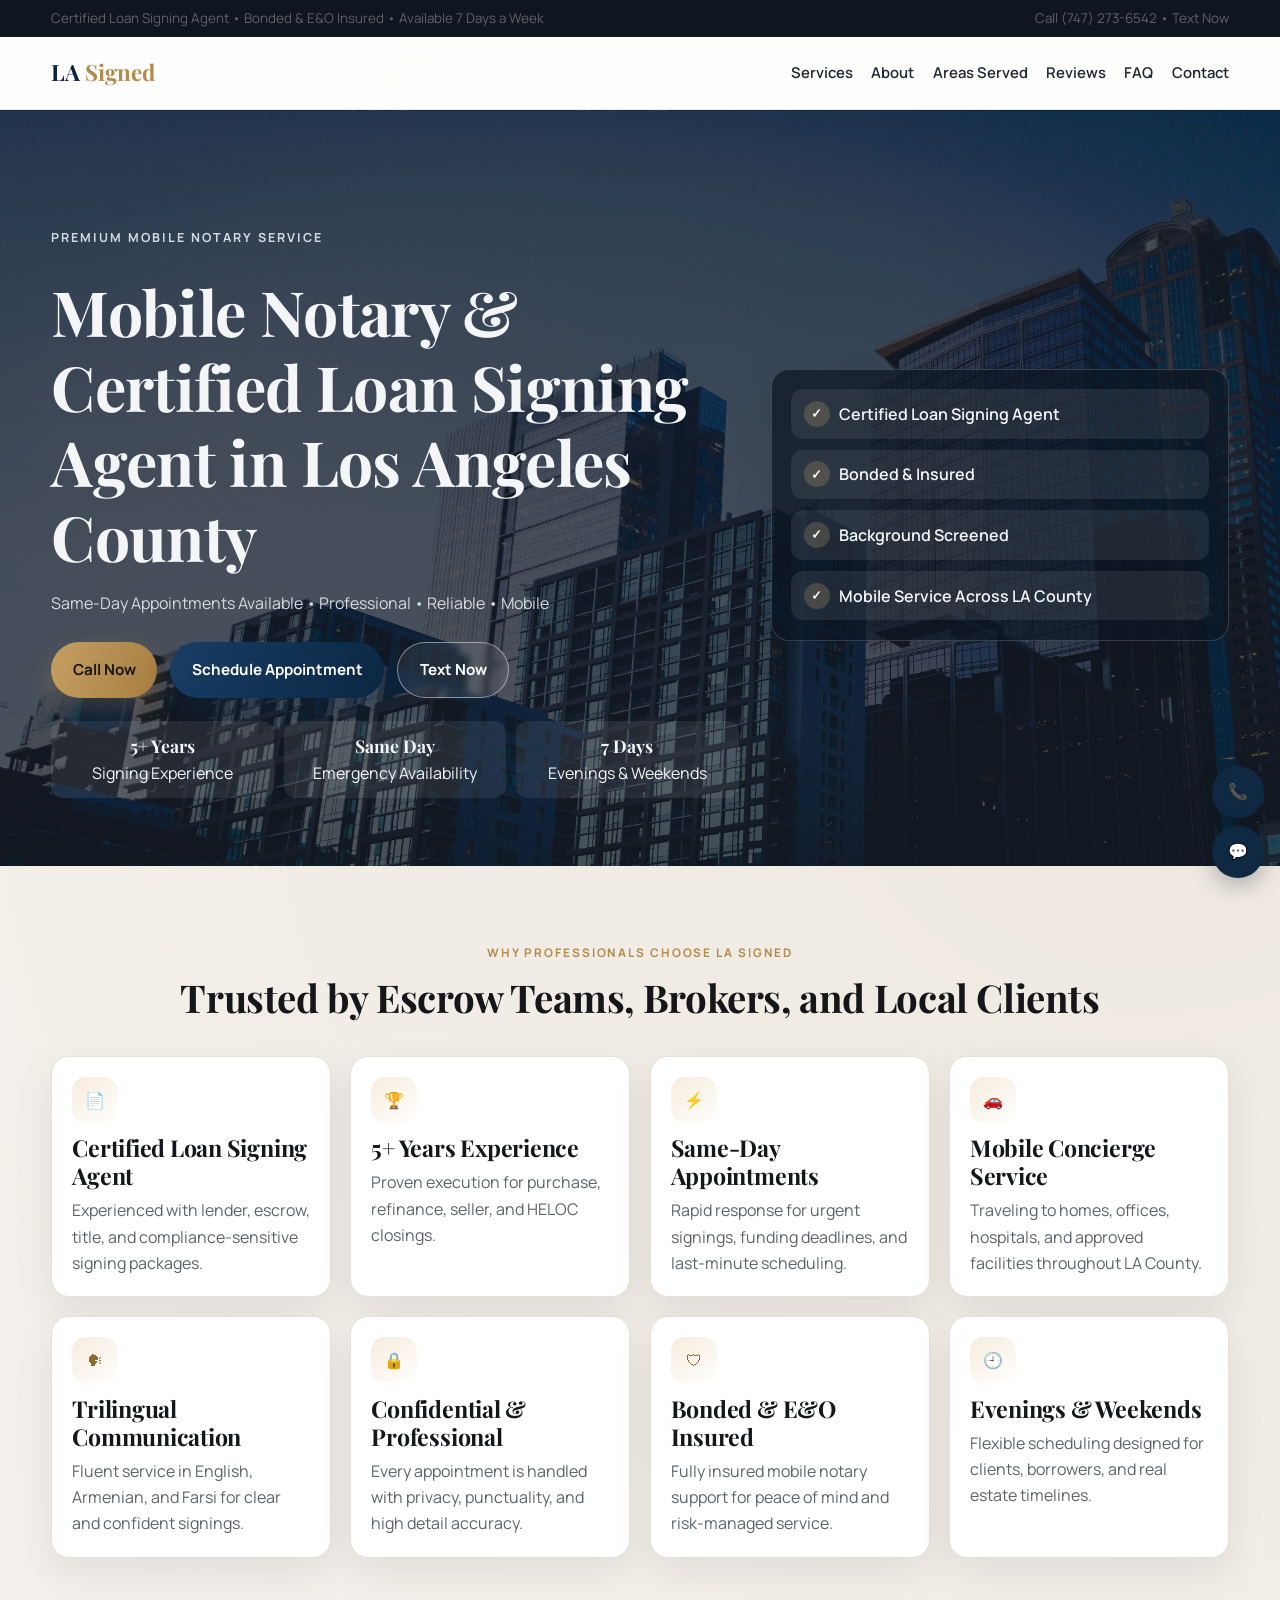
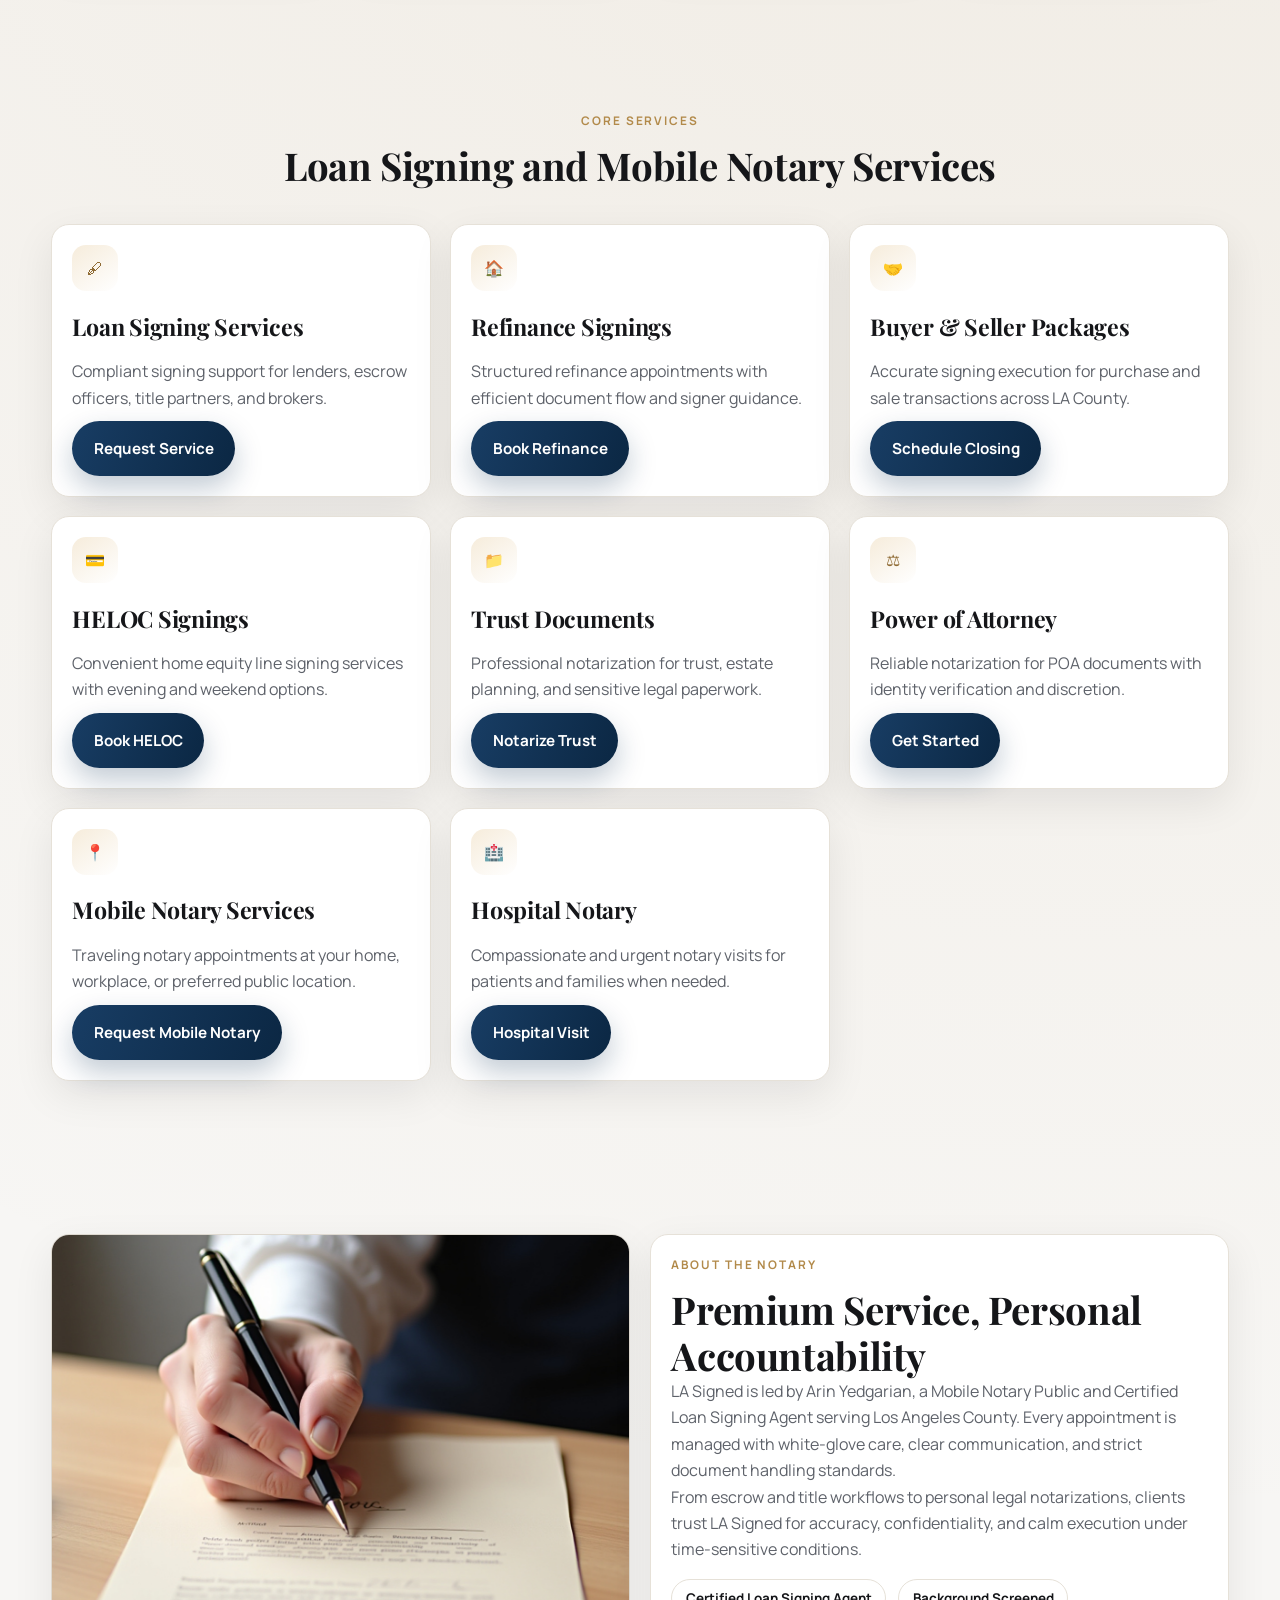
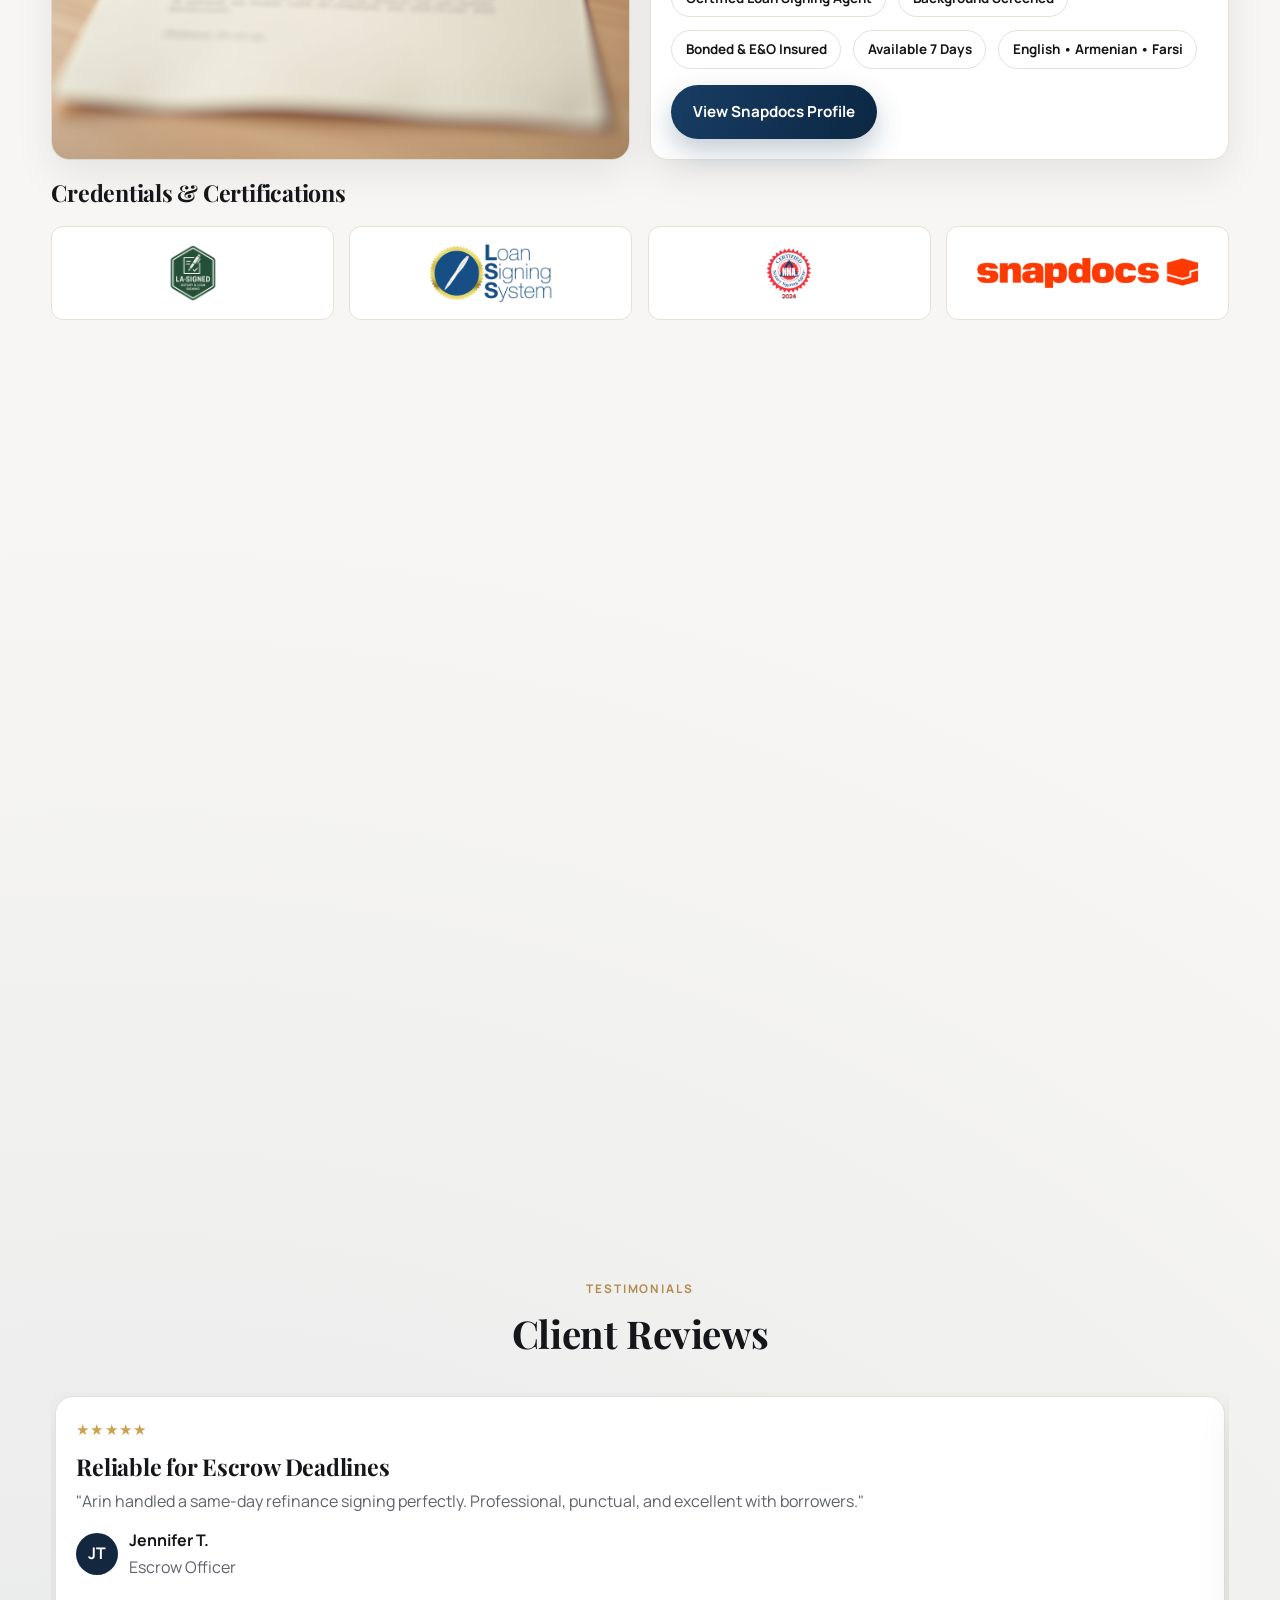
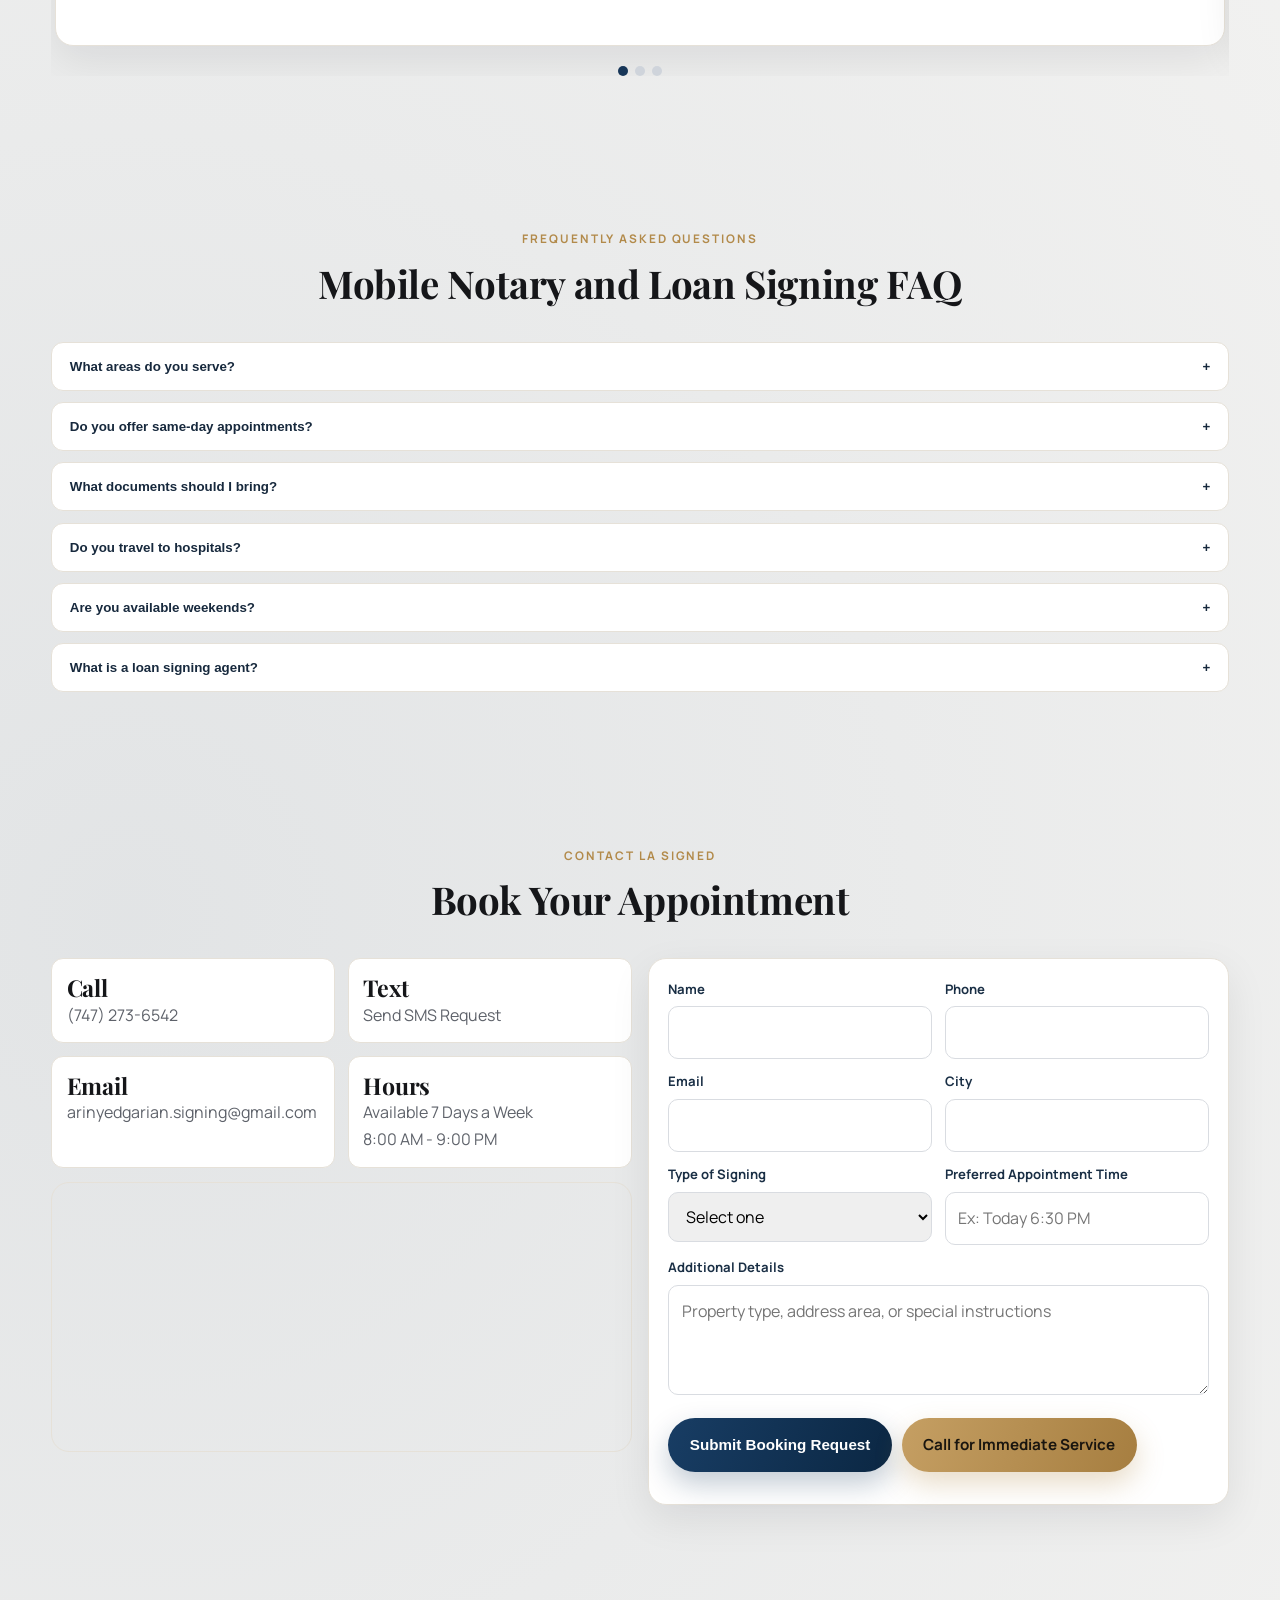
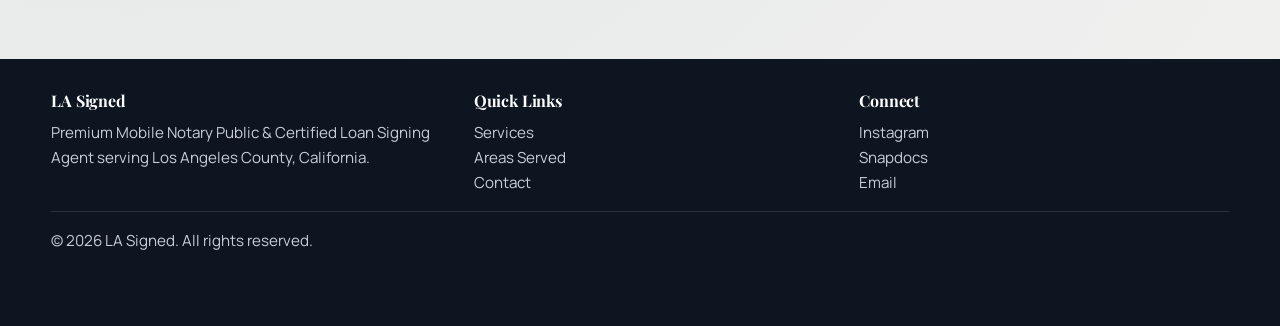
==== commit d6526cd9: "designUpdates1" ====
--- a/index.html
+++ b/index.html
@@ -1,571 +1,507 @@
 <!DOCTYPE html>
 <html lang="en">
 <head>
-    <meta charset="UTF-8">
-    <meta name="viewport" content="width=device-width, initial-scale=1.0">
-    <title>LA-Signed.com | Professional Loan Signing Services</title>
-    <!-- Favicon -->
-    <link rel="icon" type="image/png" sizes="32x32" href="assets/certs/favicon-32.png">
-    <link rel="shortcut icon" href="assets/certs/favicon-32.png">
-    <!-- Google Font: Aboreto (used for hero section) -->
-    <link href="https://fonts.googleapis.com/css2?family=Aboreto&display=swap" rel="stylesheet">
-    <!-- Google Font: Archivo Narrow (site body) -->
-    <link href="https://fonts.googleapis.com/css2?family=Archivo+Narrow:wght@400;700&display=swap" rel="stylesheet">
-    <style>
-        /* Reset and Base Styles */
-        * {
-            margin: 0;
-            padding: 0;
-            box-sizing: border-box;
-            /* Use Archivo Narrow (Google Font) for site body; fallback to Futura/Arial */
-            font-family: 'Archivo Narrow', 'Futura', 'Trebuchet MS', Arial, sans-serif;
+  <meta charset="UTF-8">
+  <meta name="viewport" content="width=device-width, initial-scale=1.0">
+  <title>Mobile Notary &amp; Certified Loan Signing Agent in Los Angeles County | LA Signed</title>
+  <meta name="description" content="LA Signed provides premium mobile notary and certified loan signing services across Los Angeles County, including Glendale, Burbank, Pasadena, Beverly Hills, Santa Monica, and surrounding cities.">
+  <meta name="keywords" content="mobile notary los angeles county, certified loan signing agent glendale, notary public burbank, pasadena mobile notary, refinance signing, hospital notary">
+  <meta property="og:title" content="LA Signed | Mobile Notary &amp; Certified Loan Signing Agent">
+  <meta property="og:description" content="Same-day mobile notary and loan signing appointments available across Los Angeles County.">
+  <meta property="og:type" content="website">
+  <meta property="og:image" content="assets/images/Home-Welcome-1.jpg">
+  <meta property="og:url" content="https://la-signed.com/">
+  <link rel="canonical" href="https://la-signed.com/">
+  <link rel="icon" type="image/png" sizes="32x32" href="assets/certs/favicon-32.png">
+  <link rel="preconnect" href="https://fonts.googleapis.com">
+  <link rel="preconnect" href="https://fonts.gstatic.com" crossorigin>
+  <link href="https://fonts.googleapis.com/css2?family=Manrope:wght@400;500;600;700;800&amp;family=Playfair+Display:wght@500;600;700;800&amp;display=swap" rel="stylesheet">
+  <link rel="stylesheet" href="assets/css/site.css">
+  <script type="application/ld+json">
+  {
+    "@context": "https://schema.org",
+    "@type": "LocalBusiness",
+    "name": "LA Signed",
+    "image": "https://la-signed.com/assets/images/Home-Welcome-1.jpg",
+    "url": "https://la-signed.com/",
+    "telephone": "+1-747-273-6542",
+    "areaServed": [
+      "Glendale",
+      "Burbank",
+      "Pasadena",
+      "Los Angeles",
+      "Beverly Hills",
+      "Sherman Oaks",
+      "Studio City",
+      "Van Nuys",
+      "Santa Monica",
+      "North Hollywood"
+    ],
+    "description": "Mobile Notary Public and Certified Loan Signing Agent serving Los Angeles County with same-day appointments.",
+    "address": {
+      "@type": "PostalAddress",
+      "addressLocality": "Glendale",
+      "addressRegion": "CA",
+      "addressCountry": "US"
+    },
+    "priceRange": "$$",
+    "openingHoursSpecification": [
+      {
+        "@type": "OpeningHoursSpecification",
+        "dayOfWeek": [
+          "Monday",
+          "Tuesday",
+          "Wednesday",
+          "Thursday",
+          "Friday",
+          "Saturday",
+          "Sunday"
+        ],
+        "opens": "08:00",
+        "closes": "21:00"
+      }
+    ],
+    "sameAs": [
+      "https://www.instagram.com/la.signed/",
+      "https://notary.snapdocs.com/notary-public/california/glendale/arin-yedgarian"
+    ]
+  }
+  </script>
+  <script type="application/ld+json">
+  {
+    "@context": "https://schema.org",
+    "@type": "FAQPage",
+    "mainEntity": [
+      {
+        "@type": "Question",
+        "name": "What areas do you serve?",
+        "acceptedAnswer": {
+          "@type": "Answer",
+          "text": "LA Signed serves clients throughout Los Angeles County, including Glendale, Burbank, Pasadena, Los Angeles, Beverly Hills, Sherman Oaks, Studio City, Van Nuys, Santa Monica, and North Hollywood."
         }
-
-        body {
-            color: #333;
-            line-height: 1.6;
-            background-color: #B9B2A8; /* updated per request (not committed) */
+      },
+      {
+        "@type": "Question",
+        "name": "Do you offer same-day appointments?",
+        "acceptedAnswer": {
+          "@type": "Answer",
+          "text": "Yes. Same-day and emergency mobile notary and loan signing appointments are available based on schedule and location."
         }
-
-        /* Prevent fixed header from covering anchored sections */
-        :root { --header-offset: 80px; }
-        html { scroll-padding-top: var(--header-offset); }
-
-        /* Header Styles */
-        header {
-            background-color: #fff;
-            box-shadow: 0 2px 10px rgba(0, 0, 0, 0.1);
-            position: fixed;
-            width: 100%;
-            top: 0;
-            z-index: 1000;
+      },
+      {
+        "@type": "Question",
+        "name": "Do you travel to hospitals?",
+        "acceptedAnswer": {
+          "@type": "Answer",
+          "text": "Yes. Mobile notary visits are available for hospitals and assisted-living facilities when legally permitted."
         }
-
-        .navbar {
-            display: flex;
-            justify-content: space-between;
-            align-items: center;
-            padding: 1rem 5%;
-            max-width: 1200px;
-            margin: 0 auto;
-        }
-
-        .logo {
-            font-size: 1.8rem;
-            font-weight: 700;
-            color: #000000; /* changed from #0056b3 to black (working tree only) */
-            text-decoration: none;
-            white-space: nowrap; /* prevent wrapping on small screens */
-        }
-
-        /* Header responsiveness: prevent logo wrapping and reduce spacing on small screens
-           On mobile show only the Contact link (last nav item) to keep header clean */
-        @media (max-width: 600px) {
-            .logo { font-size: 1.25rem; }
-            .navbar { padding: 0.75rem 4%; }
-            /* hide all nav items by default on narrow screens */
-            .nav-links { display: flex; gap: 0.5rem; }
-            .nav-links li { margin-left: 0; display: none; }
-            /* show only the last nav item (Contact) */
-            .nav-links li:last-child { display: inline-block; }
-            /* ensure link styling doesn't collapse the header */
-            .nav-links a { padding: 0.25rem 0.5rem; }
-        }
-
-        .nav-links {
-            display: flex;
-            list-style: none;
-        }
-
-        .nav-links li {
-            margin-left: 2rem;
-        }
-
-        .nav-links a {
-            text-decoration: none;
-            color: #333;
-            font-weight: 500;
-            transition: color 0.3s;
-        }
-
-        .nav-links a:hover {
-            color: #000000; /* changed hover color from blue to black */
-        }
-
-        /* Hero Section */
-        .hero {
-            /* force Aboreto for hero content; use !important to override any UA/autolink or global rules */
-            font-family: 'Aboreto', cursive !important;
-            font-weight: 700 !important;
-            /* use local hero background image with a dark overlay for contrast */
-            background: linear-gradient(rgba(0,0,0,0.55), rgba(0,0,0,0.55)), url('assets/images/jason-dent-w3eFhqXjkZE-unsplash.jpg');
-            background-size: cover;
-            background-position: center;
-            color: white;
-            padding: 10rem 5% 5rem;
-            text-align: center;
-            position: relative;
-        }
-
-        /* Ensure headings and paragraphs inside hero use Aboreto explicitly */
-        .hero h1, .hero p { font-family: 'Aboreto', cursive !important; font-weight: 700 !important; }
-
-        /* Make hero shorter on narrow screens so subsequent sections are visible sooner */
-        @media (max-width: 600px) {
-            .hero { padding: 6rem 5% 4rem; }
-            :root { --header-offset: 64px; }
-        }
-
-        .hero h1 {
-            font-size: 3rem;
-            margin-bottom: 1rem;
-        }
-
-        .hero p {
-            font-size: 1.2rem;
-            max-width: 700px;
-            margin: 0 auto 2rem;
-        }
-
-        .btn {
-            display: inline-block;
-            background-color: white;
-            color: black;
-            padding: 0.8rem 2rem;
-            border-radius: 5px;
-            text-decoration: none;
-            font-weight: 500;
-            transition: background-color 0.3s;
-        }
-
-        .btn:hover {
-            background-color: #B9B2A8;
-        }
-
-        /* Services Section */
-        .services {
-            padding: 5rem 5%;
-            max-width: 1200px;
-            margin: 0 auto;
-        }
-
-        .section-title {
-            text-align: center;
-            margin-bottom: 3rem;
-        }
-
-        .section-title h2 {
-            font-size: 2.5rem;
-            color: #000000; /* changed from blue to black */
-        }
-
-        .service-cards {
-            display: grid;
-            grid-template-columns: repeat(auto-fit, minmax(300px, 1fr));
-            gap: 2rem;
-        }
-
-        .service-card {
-            background-color: white;
-            border-radius: 10px;
-            box-shadow: 0 5px 15px rgba(0, 0, 0, 0.1);
-            padding: 2rem;
-            transition: transform 0.3s;
-            /* explicit font sizing for service card content */
-            font-size: 18px;
-        }
-
-        .service-card:hover {
-            transform: translateY(-5px);
-        }
-
-        .service-card h3 {
-            color: #000000; /* changed from blue to black */
-            margin-bottom: 1rem;
-            /* explicit heading size for consistency */
-            font-size: 1.25rem;
-            font-weight: 700;
-        }
-
-        /* About Section */
-        .about {
-            background-color: #A79A90;
-            padding: 5rem 5%;
-        }
-
-        .about-content {
-            display: grid;
-            grid-template-columns: 1fr 1fr;
-            gap: 3rem;
-            max-width: 1200px;
-            margin: 0 auto;
-        }
-
-        .about-image {
-            background-color: #ccc;
-            height: 400px;
-            border-radius: 10px;
-            overflow: hidden;
-            display: block;
-        }
-
-        .about-image img {
-            width: 100%;
-            height: 100%;
-            object-fit: cover; /* preserve aspect ratio and cover the box */
-            display: block;
-        }
-
-        /* Snapdocs badge sizing and spacing in About section */
-        .about-text .snapdocs-badge {
-            width: 200px;
-            height: auto;
-            display: inline-block;
-            margin-top: 0.75rem; /* vertical space between preceding text and badge */
-            margin-left: 0.5rem; /* small gap if placed inline */
-            vertical-align: middle;
-        }
-
-        /* Footer social badge sizing */
-        .footer-section .social-badge {
-            width: 28px;
-            height: auto;
-            display: inline-block;
-            margin-left: 0.5rem;
-            vertical-align: middle;
-        }
-
-        .about-text h2 {
-            font-size: 2.5rem;
-            color: #000000; /* changed from blue to black */
-            margin-bottom: 1.5rem;
-        }
-
-        /* About section typography */
-        .about-text {
-            /* use the site font (Archivo Narrow) but allow explicit sizing for readability */
-            font-family: 'Archivo Narrow', 'Futura', 'Trebuchet MS', Arial, sans-serif;
-            font-size: 18px; /* 16px */
-            line-height: 1.75;
-            color: #222;
-        }
-
-        .about-text p {
-            margin-bottom: 1rem;
-        }
-
-        /* Certifications / Logos */
-        .certifications {
-            padding: 3rem 5%;
-            max-width: 2500px;
-            margin: 0 auto;
-            text-align: center;
-        }
-
-        .cert-logos {
-            display: flex;
-            gap: 2rem;
-            justify-content: center;
-            align-items: center;
-            flex-wrap: wrap;
-            margin-top: 1.5rem;
-        }
-
-        .cert-logo {
-            background: white;
-            padding: 1.25rem;
-            border-radius: 8px;
-            box-shadow: 0 6px 18px rgba(0,0,0,0.08);
-            display: inline-flex;
-            align-items: center;
-            justify-content: center;
-            width: 320px; /* increased from 160px */
-            height: 160px; /* increased from 80px */
-            transition: transform 160ms ease, box-shadow 160ms ease;
-        }
-
-        .cert-logo:hover { transform: translateY(-6px) scale(1.02); box-shadow: 0 10px 24px rgba(0,0,0,0.12); }
-
-        .cert-logo img { max-width: 100%; max-height: 100%; object-fit: contain; }
-
-    /* Text-only certification card styling (for E&O label) */
-    .cert-logo.cert-text { background: white; padding: 1.25rem; border-radius: 8px; display: inline-flex; align-items: center; justify-content: center; width: 320px; height: 160px; }
-    .cert-logo.cert-text .cert-text-label { font-size: 1.6rem; font-weight: 700; color: #333; line-height: 1; text-align: center; }
-
-        /* Responsive: scale down logos on small screens */
-        @media (max-width: 900px) {
-            .cert-logo { width: 260px; height: 130px; }
-            /* Scale down text-only E&O card on medium screens */
-            .cert-logo.cert-text { width: 260px; height: 130px; }
-            .cert-logo.cert-text .cert-text-label { font-size: 1.4rem; }
-        }
-
-        @media (max-width: 600px) {
-            .cert-logos { gap: 1rem; }
-            .cert-logo { width: 200px; height: 100px; padding: 0.75rem; }
-            /* Make E&O text label smaller on narrow screens */
-            .cert-logo.cert-text { width: 200px; height: 100px; padding: 0.75rem; }
-            .cert-logo.cert-text .cert-text-label { font-size: 1.1rem; }
-        }
-
-        /* Ensure phone links in footer appear white on small screens (some mobile UAs auto-link numbers) */
-        @media (max-width: 600px) {
-            .footer-section a[href^="tel"] {
-                color: #fff !important;
-                text-decoration: none !important;
-            }
-            .footer-section a[href^="tel"]:visited { color: #fff !important; }
-        }
-
-        /* Contact Section */
-        .contact {
-            padding: 5rem 5%;
-            max-width: 1200px;
-            margin: 0 auto;
-        }
-
-        .contact-form {
-            background-color: #A79A90;
-            padding: 3rem;
-            border-radius: 10px;
-            box-shadow: 0 5px 15px rgba(0, 0, 0, 0.1);
-        }
-
-        .form-group {
-            margin-bottom: 1.5rem;
-        }
-
-        .form-group label {
-            display: block;
-            margin-bottom: 0.5rem;
-        }
-
-        .form-group input,
-        .form-group textarea {
-            width: 100%;
-            padding: 0.8rem;
-            border: 1px solid #ddd;
-            border-radius: 5px;
-        }
-
-        .form-group textarea {
-            height: 150px;
-        }
-
-        /* Footer */
-        footer {
-            background-color: #333;
-            color: white;
-            padding: 3rem 5%;
-            text-align: center;
-        }
-
-        .footer-content {
-            max-width: 1200px;
-            margin: 0 auto;
-            display: grid;
-            grid-template-columns: repeat(auto-fit, minmax(250px, 1fr));
-            gap: 2rem;
-        }
-
-        .footer-section h3 {
-            margin-bottom: 1.5rem;
-            font-size: 1.2rem;
-        }
-
-        .footer-bottom {
-            margin-top: 2rem;
-            padding-top: 2rem;
-            border-top: 1px solid rgba(255, 255, 255, 0.1);
-        }
-    </style>
+      }
+    ]
+  }
+  </script>
 </head>
 <body>
-    <!-- Header -->
-    <header>
-        <nav class="navbar">
-            <a href="#" class="logo">LA-Signed.com</a>
-            <ul class="nav-links">
-                <li><a href="#">Home</a></li>
-                <li><a href="#services">Services</a></li>
-                <li><a href="#about">About</a></li>
-                <li><a href="#contact">Contact</a></li>
-            </ul>
-        </nav>
-    </header>
-
-    <!-- Hero Section -->
+  <div class="top-bar">
+    <div class="container">
+      <p>Certified Loan Signing Agent • Bonded &amp; E&amp;O Insured • Available 7 Days a Week</p>
+      <p><a href="tel:+17472736542">Call (747) 273-6542</a> • <a href="sms:+17472736542">Text Now</a></p>
+    </div>
+  </div>
+
+  <header class="header">
+    <div class="container nav">
+      <a class="brand" href="index.html">LA <span>Signed</span></a>
+      <button class="nav-toggle" data-nav-toggle aria-label="Toggle navigation" aria-expanded="false">☰</button>
+      <ul class="nav-links" data-nav-links>
+        <li><a href="#services">Services</a></li>
+        <li><a href="#about">About</a></li>
+        <li><a href="#areas">Areas Served</a></li>
+        <li><a href="#reviews">Reviews</a></li>
+        <li><a href="#faq">FAQ</a></li>
+        <li><a href="#contact">Contact</a></li>
+      </ul>
+    </div>
+  </header>
+
+  <main>
     <section class="hero">
-        <h1>Professional Loan Signing Services</h1>
-        <p>Expert notary public services for your loan documents in Los Angeles, California</p>
-        <a href="#contact" class="btn">Schedule Appointment</a>
-    </section>
-
-    <!-- Services Section -->
-    <section id="services" class="services">
-        <div class="section-title">
-            <h2>Our Services</h2>
-        </div>
-        <div class="service-cards">
-            <div class="service-card">
-                <h3>Loan Signing Services</h3>
-                <p>Professional handling of all your loan documents with attention to detail and compliance with California notary standards.</p>
-            </div>
-            <div class="service-card">
-                <h3>Mobile Notary Services</h3>
-                <p>Convenient on-site loan signing assistance available throughout Los Angeles County.</p>
-            </div>
-            <div class="service-card">
-                <h3>Document Preparation</h3>
-                <p>Help with preparing and notarizing various loan documents to ensure accuracy and compliance.</p>
-            </div>
-        </div>
-    </section>
-
-
-    <!-- About Section -->
-    <section id="about" class="about">
-        <div class="about-content">
-            <div class="about-image"><img src="assets/images/Home-Welcome-1.jpg" alt="LA-Signed team"></div>
-            <div class="about-text">
-                <h2>About LA-Signed.com</h2>
-                <p>LA signed is a premier Notary Public and Certified Loan Signing Agent service proudly serving clients throughout Los Angeles County. </p>
-                <p>Founded and led by Arin Yedgarian, who brings over five years of experience, LA signed specializes in real estate, legal, and financial document notarization with exceptional precision and discretion.</p>
-                <p>Every signing is conducted with meticulous attention to detail, efficiency, and professionalism. LA signed is committed to delivering a seamless, white-glove experience that prioritizes accuracy, confidentiality, and client convenience.</p>
-                <p>Fluent in English, Armenian, and Farsi, LA Signed  provides refined, personalized service to a diverse clientele, ensuring clarity, comfort, and confidence at every appointment.</p>
-                <p>
-                    <a href="https://notary.snapdocs.com/notary-public/california/glendale/arin-yedgarian"
-                        target="_blank" rel="noopener noreferrer">
-                        <img class="snapdocs-badge" src="assets/certs/snapdocs logo.png" alt="Snapdocs profile badge">
-                    </a>
-                </p>
-            </div>
-        </div>
-    </section>
-
-       <!-- Certifications / Logos -->
-    <section id="certifications" class="certifications">
-        <div class="section-title">
-            <h2>Certifications</h2>
-            <p style="max-width:700px;margin:0.5rem auto 0;color:#555;">We proudly partner with and are certified by the following organizations.</p>
-        </div>
-        <div class="cert-logos" aria-hidden="false">
-            <div class="cert-logo"><img src="assets/certs/generated-image-2026-01-31_09-43-16.png" alt="Certification 1"></div>
-            <div class="cert-logo"><img src="assets/certs/Logo1200trueratio-1506110294301.png" alt="Certification 2"></div>
-            <div class="cert-logo"><img src="assets/certs/nsa_member_badge.png" alt="Certification 3"></div>
-            <div class="cert-logo cert-text"><span class="cert-text-label">Bonded and E&amp;O Insured 100K</span></div>
-        </div>
-    </section>
-
-    <!-- Contact Section -->
-    <section id="contact" class="contact">
-        <div class="section-title">
-            <h2>Contact Us</h2>
-        </div>
-        <div class="contact-form">
-            <!--
-                Form posts to Formspree. Replace YOUR_FORM_ID with your Formspree form ID
-                (example: https://formspree.io/f/abcdxyzw). This uses AJAX so the page
-                won't reload on submit and shows a friendly status message.
-            -->
-            <form id="contact-form" action="https://formspree.io/f/mojnvqyw" method="POST">
-                <!-- Honeypot to reduce spam -->
-                <input type="text" name="_gotcha" style="display:none" tabindex="-1" autocomplete="off">
-
-                <div class="form-group">
-                    <label for="name">Name</label>
-                    <input type="text" id="name" name="name" required>
-                </div>
-                <div class="form-group">
-                    <label for="email">Email</label>
-                    <input type="email" id="email" name="email" required>
-                </div>
-                <div class="form-group">
-                    <label for="phone">Phone</label>
-                    <input type="tel" id="phone" name="phone">
-                </div>
-                <div class="form-group">
-                    <label for="message">Message</label>
-                    <textarea id="message" name="message" required></textarea>
-                </div>
-
-                <!-- Optional: set the email subject that arrives in your inbox -->
-                <input type="hidden" name="_subject" value="New contact from la-signed.com">
-
-                <button type="submit" class="btn">Submit</button>
-
-                <div id="form-status" aria-live="polite" style="margin-top:1rem;color:#0056b3;"></div>
-            </form>
-        </div>
-    </section>
-
-    <!-- Footer -->
-    <footer>
-        <div class="footer-content">
-            <div class="footer-section">
-                <h3>LA-Signed.com</h3>
-                <p>Professional loan signing services in Los Angeles</p>
-            </div>
-            <div class="footer-section">
-                <h3>Contact Information</h3>
-                <p>Phone: (747) 273-6542</p>
-                <p>Email: arinyedgarian.signing@gmail.com</p>
-                <p>
-                    <a href="https://www.instagram.com/la.signed/" target="_blank" rel="noopener noreferrer">
-                        <img class="social-badge" src="assets/certs/122-1221050_instagram-white-logo-vector-png.png" alt="Instagram">
-                    </a>
-                </p>
-            </div>
-            <div class="footer-section">
-                <h3>Business Hours</h3>
-                <p>Monday-Friday: 8am - 8pm</p>
-                <p>Saturday: 9am - 5pm</p>
-                <p>Sunday: 9am - 5pm</p>
-            </div>
-        </div>
-        <div class="footer-bottom">
-            <p>&copy; 2026 LA-Signed.com. All rights reserved.</p>
-        </div>
-    </footer>
-
-    <!-- Contact form AJAX handler -->
-    <script>
-    document.addEventListener('DOMContentLoaded', () => {
-        const form = document.getElementById('contact-form');
-        if (!form) return;
-        const status = document.getElementById('form-status');
-
-        form.addEventListener('submit', async (e) => {
-            e.preventDefault();
-            if (status) status.textContent = 'Sending...';
-
-            // Basic client-side honeypot check
-            const gotcha = form.querySelector('input[name="_gotcha"]').value;
-            if (gotcha) {
-                if (status) status.textContent = 'Spam detected.';
-                return;
-            }
-
-            const data = new FormData(form);
-
-            try {
-                const res = await fetch(form.action, {
-                    method: form.method || 'POST',
-                    body: data,
-                    headers: { 'Accept': 'application/json' }
-                });
-
-                if (res.ok) {
-                    if (status) status.textContent = 'Thanks — your message was sent!';
-                    form.reset();
-                } else {
-                    const err = await res.json().catch(() => null);
-                    if (status) status.textContent = (err && err.error) ? err.error : 'Submission failed. Please try again later.';
-                }
-            } catch (err) {
-                if (status) status.textContent = 'Network error. Please try again later.';
-            }
-        });
-    });
-    </script>
-    +      <div class="container hero-grid">
+        <div class="reveal">
+          <p class="eyebrow">Premium Mobile Notary Service</p>
+          <h1>Mobile Notary &amp; Certified Loan Signing Agent in Los Angeles County</h1>
+          <p>Same-Day Appointments Available • Professional • Reliable • Mobile</p>
+          <div class="hero-actions">
+            <a class="btn btn-gold" href="tel:+17472736542">Call Now</a>
+            <a class="btn btn-primary" href="#contact">Schedule Appointment</a>
+            <a class="btn btn-outline" href="sms:+17472736542">Text Now</a>
+          </div>
+          <div class="quick-stats">
+            <div class="quick-stat"><strong>5+ Years</strong><span>Signing Experience</span></div>
+            <div class="quick-stat"><strong>Same Day</strong><span>Emergency Availability</span></div>
+            <div class="quick-stat"><strong>7 Days</strong><span>Evenings &amp; Weekends</span></div>
+          </div>
+        </div>
+
+        <aside class="hero-card reveal" aria-label="Trust badges">
+          <div class="badges">
+            <div class="badge"><span class="badge-icon">✓</span> Certified Loan Signing Agent</div>
+            <div class="badge"><span class="badge-icon">✓</span> Bonded &amp; Insured</div>
+            <div class="badge"><span class="badge-icon">✓</span> Background Screened</div>
+            <div class="badge"><span class="badge-icon">✓</span> Mobile Service Across LA County</div>
+          </div>
+        </aside>
+      </div>
+    </section>
+
+    <section class="section">
+      <div class="container">
+        <div class="section-head reveal">
+          <p class="section-kicker">Why Professionals Choose LA Signed</p>
+          <h2>Trusted by Escrow Teams, Brokers, and Local Clients</h2>
+        </div>
+        <div class="grid why-grid">
+          <article class="card reveal">
+            <div class="icon-wrap">📄</div>
+            <h3>Certified Loan Signing Agent</h3>
+            <p>Experienced with lender, escrow, title, and compliance-sensitive signing packages.</p>
+          </article>
+          <article class="card reveal">
+            <div class="icon-wrap">🏆</div>
+            <h3>5+ Years Experience</h3>
+            <p>Proven execution for purchase, refinance, seller, and HELOC closings.</p>
+          </article>
+          <article class="card reveal">
+            <div class="icon-wrap">⚡</div>
+            <h3>Same-Day Appointments</h3>
+            <p>Rapid response for urgent signings, funding deadlines, and last-minute scheduling.</p>
+          </article>
+          <article class="card reveal">
+            <div class="icon-wrap">🚗</div>
+            <h3>Mobile Concierge Service</h3>
+            <p>Traveling to homes, offices, hospitals, and approved facilities throughout LA County.</p>
+          </article>
+          <article class="card reveal">
+            <div class="icon-wrap">🗣</div>
+            <h3>Trilingual Communication</h3>
+            <p>Fluent service in English, Armenian, and Farsi for clear and confident signings.</p>
+          </article>
+          <article class="card reveal">
+            <div class="icon-wrap">🔒</div>
+            <h3>Confidential &amp; Professional</h3>
+            <p>Every appointment is handled with privacy, punctuality, and high detail accuracy.</p>
+          </article>
+          <article class="card reveal">
+            <div class="icon-wrap">🛡</div>
+            <h3>Bonded &amp; E&amp;O Insured</h3>
+            <p>Fully insured mobile notary support for peace of mind and risk-managed service.</p>
+          </article>
+          <article class="card reveal">
+            <div class="icon-wrap">🕘</div>
+            <h3>Evenings &amp; Weekends</h3>
+            <p>Flexible scheduling designed for clients, borrowers, and real estate timelines.</p>
+          </article>
+        </div>
+      </div>
+    </section>
+
+    <section id="services" class="section">
+      <div class="container">
+        <div class="section-head reveal">
+          <p class="section-kicker">Core Services</p>
+          <h2>Loan Signing and Mobile Notary Services</h2>
+        </div>
+        <div class="grid services-grid">
+          <article class="card service-card reveal"><div class="icon-wrap">🖋</div><h3>Loan Signing Services</h3><p>Compliant signing support for lenders, escrow officers, title partners, and brokers.</p><a href="#contact" class="btn btn-primary">Request Service</a></article>
+          <article class="card service-card reveal"><div class="icon-wrap">🏠</div><h3>Refinance Signings</h3><p>Structured refinance appointments with efficient document flow and signer guidance.</p><a href="#contact" class="btn btn-primary">Book Refinance</a></article>
+          <article class="card service-card reveal"><div class="icon-wrap">🤝</div><h3>Buyer &amp; Seller Packages</h3><p>Accurate signing execution for purchase and sale transactions across LA County.</p><a href="#contact" class="btn btn-primary">Schedule Closing</a></article>
+          <article class="card service-card reveal"><div class="icon-wrap">💳</div><h3>HELOC Signings</h3><p>Convenient home equity line signing services with evening and weekend options.</p><a href="#contact" class="btn btn-primary">Book HELOC</a></article>
+          <article class="card service-card reveal"><div class="icon-wrap">📁</div><h3>Trust Documents</h3><p>Professional notarization for trust, estate planning, and sensitive legal paperwork.</p><a href="#contact" class="btn btn-primary">Notarize Trust</a></article>
+          <article class="card service-card reveal"><div class="icon-wrap">⚖</div><h3>Power of Attorney</h3><p>Reliable notarization for POA documents with identity verification and discretion.</p><a href="#contact" class="btn btn-primary">Get Started</a></article>
+          <article class="card service-card reveal"><div class="icon-wrap">📍</div><h3>Mobile Notary Services</h3><p>Traveling notary appointments at your home, workplace, or preferred public location.</p><a href="#contact" class="btn btn-primary">Request Mobile Notary</a></article>
+          <article class="card service-card reveal"><div class="icon-wrap">🏥</div><h3>Hospital Notary</h3><p>Compassionate and urgent notary visits for patients and families when needed.</p><a href="#contact" class="btn btn-primary">Hospital Visit</a></article>
+        </div>
+      </div>
+    </section>
+
+    <section id="about" class="section">
+      <div class="container about-grid">
+        <div class="about-photo reveal">
+          <img src="assets/images/Home-Welcome-1.jpg" alt="Professional mobile notary from LA Signed">
+        </div>
+        <article class="card reveal">
+          <p class="section-kicker">About the Notary</p>
+          <h2>Premium Service, Personal Accountability</h2>
+          <p>LA Signed is led by Arin Yedgarian, a Mobile Notary Public and Certified Loan Signing Agent serving Los Angeles County. Every appointment is managed with white-glove care, clear communication, and strict document handling standards.</p>
+          <p>From escrow and title workflows to personal legal notarizations, clients trust LA Signed for accuracy, confidentiality, and calm execution under time-sensitive conditions.</p>
+          <div class="credentials">
+            <span class="credential-item">Certified Loan Signing Agent</span>
+            <span class="credential-item">Background Screened</span>
+            <span class="credential-item">Bonded &amp; E&amp;O Insured</span>
+            <span class="credential-item">Available 7 Days</span>
+            <span class="credential-item">English • Armenian • Farsi</span>
+          </div>
+          <p style="margin-top:1rem;"><a class="btn btn-primary" href="https://notary.snapdocs.com/notary-public/california/glendale/arin-yedgarian" target="_blank" rel="noopener">View Snapdocs Profile</a></p>
+        </article>
+      </div>
+
+      <div class="container reveal" style="margin-top: 1.2rem;">
+        <h3>Credentials &amp; Certifications</h3>
+        <div class="partner-logos">
+          <div class="partner-logo"><img src="assets/certs/generated-image-2026-01-31_09-43-16.png" alt="Loan signing certification badge"></div>
+          <div class="partner-logo"><img src="assets/certs/Logo1200trueratio-1506110294301.png" alt="Professional notary credential"></div>
+          <div class="partner-logo"><img src="assets/certs/nsa_member_badge.png" alt="National Signing Agent membership badge"></div>
+          <div class="partner-logo"><img src="assets/certs/snapdocs logo.png" alt="Snapdocs trusted notary badge"></div>
+        </div>
+      </div>
+    </section>
+
+    <section id="areas" class="section">
+      <div class="container">
+        <div class="section-head reveal">
+          <p class="section-kicker">Local Service Areas</p>
+          <h2>Mobile Notary Services Across Los Angeles County</h2>
+          <p>Dedicated local pages for fast booking and location-specific loan signing service details.</p>
+        </div>
+        <div class="location-grid reveal">
+          <a class="location-pill" href="/glendale-mobile-notary/">Glendale</a>
+          <a class="location-pill" href="/burbank-loan-signing-agent/">Burbank</a>
+          <a class="location-pill" href="/pasadena-mobile-notary/">Pasadena</a>
+          <a class="location-pill" href="/los-angeles-mobile-notary/">Los Angeles</a>
+          <a class="location-pill" href="/beverly-hills-mobile-notary/">Beverly Hills</a>
+          <a class="location-pill" href="/sherman-oaks-mobile-notary/">Sherman Oaks</a>
+          <a class="location-pill" href="/studio-city-mobile-notary/">Studio City</a>
+          <a class="location-pill" href="/van-nuys-mobile-notary/">Van Nuys</a>
+          <a class="location-pill" href="/santa-monica-mobile-notary/">Santa Monica</a>
+          <a class="location-pill" href="/north-hollywood-mobile-notary/">North Hollywood</a>
+        </div>
+      </div>
+    </section>
+
+    <section class="section">
+      <div class="container split-panel reveal">
+        <p class="section-kicker">Emergency &amp; Same-Day Service</p>
+        <h2>Need a Notary Today?</h2>
+        <p>For urgent loan signing or mobile notary requests, call or text for immediate availability. Evening and weekend appointments are available for time-sensitive signings.</p>
+        <div class="hero-actions" style="margin-top:1rem;">
+          <a class="btn btn-gold" href="tel:+17472736542">Call for Immediate Service</a>
+          <a class="btn btn-outline" href="sms:+17472736542">Text Your Request</a>
+        </div>
+      </div>
+    </section>
+
+    <section id="reviews" class="section">
+      <div class="container">
+        <div class="section-head reveal">
+          <p class="section-kicker">Testimonials</p>
+          <h2>Client Reviews</h2>
+        </div>
+
+        <div class="testimonials-wrap reveal">
+          <div class="testimonials-track" data-slider-track>
+            <article class="testimonial">
+              <div class="card">
+                <p class="stars">★★★★★</p>
+                <h3>Reliable for Escrow Deadlines</h3>
+                <p>"Arin handled a same-day refinance signing perfectly. Professional, punctual, and excellent with borrowers."</p>
+                <div class="reviewer"><span class="initials">JT</span><div><strong>Jennifer T.</strong><p>Escrow Officer</p></div></div>
+              </div>
+            </article>
+            <article class="testimonial">
+              <div class="card">
+                <p class="stars">★★★★★</p>
+                <h3>Excellent Mobile Service</h3>
+                <p>"Our client needed an evening appointment in Pasadena and LA Signed delivered flawless service."</p>
+                <div class="reviewer"><span class="initials">MB</span><div><strong>Michael B.</strong><p>Mortgage Broker</p></div></div>
+              </div>
+            </article>
+            <article class="testimonial">
+              <div class="card">
+                <p class="stars">★★★★★</p>
+                <h3>Clear, Calm, and Professional</h3>
+                <p>"Very smooth notary process for trust documents. Communication was quick and the service felt premium."</p>
+                <div class="reviewer"><span class="initials">SR</span><div><strong>Sara R.</strong><p>Private Client</p></div></div>
+              </div>
+            </article>
+          </div>
+          <div class="slider-dots" aria-label="Testimonial navigation">
+            <button class="dot active" data-slide-dot aria-label="View testimonial 1"></button>
+            <button class="dot" data-slide-dot aria-label="View testimonial 2"></button>
+            <button class="dot" data-slide-dot aria-label="View testimonial 3"></button>
+          </div>
+        </div>
+      </div>
+    </section>
+
+    <section id="faq" class="section">
+      <div class="container">
+        <div class="section-head reveal">
+          <p class="section-kicker">Frequently Asked Questions</p>
+          <h2>Mobile Notary and Loan Signing FAQ</h2>
+        </div>
+
+        <div class="faq-list reveal">
+          <article class="faq-item">
+            <button class="faq-btn" aria-expanded="false">What areas do you serve?<span>+</span></button>
+            <div class="faq-content" hidden>
+              <p>LA Signed serves Glendale, Burbank, Pasadena, Los Angeles, Beverly Hills, Sherman Oaks, Studio City, Van Nuys, Santa Monica, North Hollywood, and nearby Los Angeles County communities.</p>
+            </div>
+          </article>
+          <article class="faq-item">
+            <button class="faq-btn" aria-expanded="false">Do you offer same-day appointments?<span>+</span></button>
+            <div class="faq-content" hidden>
+              <p>Yes. Same-day scheduling is available for many loan signing and notary requests. Call or text for current availability.</p>
+            </div>
+          </article>
+          <article class="faq-item">
+            <button class="faq-btn" aria-expanded="false">What documents should I bring?<span>+</span></button>
+            <div class="faq-content" hidden>
+              <p>Please have your unsigned documents ready and a valid, government-issued photo ID that matches your signing name.</p>
+            </div>
+          </article>
+          <article class="faq-item">
+            <button class="faq-btn" aria-expanded="false">Do you travel to hospitals?<span>+</span></button>
+            <div class="faq-content" hidden>
+              <p>Yes. Mobile visits are available for hospitals and care facilities when permitted by policy and law.</p>
+            </div>
+          </article>
+          <article class="faq-item">
+            <button class="faq-btn" aria-expanded="false">Are you available weekends?<span>+</span></button>
+            <div class="faq-content" hidden>
+              <p>Yes. Weekend and evening appointments are available to support client schedules and closing timelines.</p>
+            </div>
+          </article>
+          <article class="faq-item">
+            <button class="faq-btn" aria-expanded="false">What is a loan signing agent?<span>+</span></button>
+            <div class="faq-content" hidden>
+              <p>A loan signing agent is a certified notary trained to facilitate mortgage and real estate document signings accurately and efficiently.</p>
+            </div>
+          </article>
+        </div>
+      </div>
+    </section>
+
+    <section id="contact" class="section">
+      <div class="container">
+        <div class="section-head reveal">
+          <p class="section-kicker">Contact LA Signed</p>
+          <h2>Book Your Appointment</h2>
+        </div>
+
+        <div class="contact-wrap reveal">
+          <div>
+            <div class="contact-cards">
+              <article class="contact-card">
+                <h3>Call</h3>
+                <p><a href="tel:+17472736542">(747) 273-6542</a></p>
+              </article>
+              <article class="contact-card">
+                <h3>Text</h3>
+                <p><a href="sms:+17472736542">Send SMS Request</a></p>
+              </article>
+              <article class="contact-card">
+                <h3>Email</h3>
+                <p><a href="mailto:arinyedgarian.signing@gmail.com">arinyedgarian.signing@gmail.com</a></p>
+              </article>
+              <article class="contact-card">
+                <h3>Hours</h3>
+                <p>Available 7 Days a Week<br>8:00 AM - 9:00 PM</p>
+              </article>
+            </div>
+
+            <div class="map-frame" style="margin-top:0.9rem;">
+              <iframe src="https://www.google.com/maps?q=Los+Angeles+County,+California&amp;output=embed" loading="lazy" referrerpolicy="no-referrer-when-downgrade" title="Service area map"></iframe>
+            </div>
+          </div>
+
+          <form id="contact-form" class="contact-form" action="https://formspree.io/f/mojnvqyw" method="POST">
+            <input type="text" name="_gotcha" tabindex="-1" autocomplete="off" style="display:none">
+            <input type="hidden" name="_subject" value="New LA Signed booking request">
+            <div class="form-grid">
+              <div>
+                <label for="name">Name</label>
+                <input id="name" name="name" type="text" required>
+              </div>
+              <div>
+                <label for="phone">Phone</label>
+                <input id="phone" name="phone" type="tel" required>
+              </div>
+              <div>
+                <label for="email">Email</label>
+                <input id="email" name="email" type="email" required>
+              </div>
+              <div>
+                <label for="city">City</label>
+                <input id="city" name="city" type="text" required>
+              </div>
+              <div>
+                <label for="signing-type">Type of Signing</label>
+                <select id="signing-type" name="signing_type" required>
+                  <option value="">Select one</option>
+                  <option>Loan Signing</option>
+                  <option>Refinance Signing</option>
+                  <option>Buyer/Seller Package</option>
+                  <option>HELOC Signing</option>
+                  <option>Trust Documents</option>
+                  <option>Power of Attorney</option>
+                  <option>Hospital Notary</option>
+                  <option>Other Mobile Notary</option>
+                </select>
+              </div>
+              <div>
+                <label for="time">Preferred Appointment Time</label>
+                <input id="time" name="preferred_time" type="text" placeholder="Ex: Today 6:30 PM" required>
+              </div>
+            </div>
+            <div style="margin-top:0.8rem;">
+              <label for="message">Additional Details</label>
+              <textarea id="message" name="message" placeholder="Property type, address area, or special instructions"></textarea>
+            </div>
+            <div style="margin-top:0.95rem; display:flex; gap:0.6rem; flex-wrap:wrap;">
+              <button class="btn btn-primary" type="submit">Submit Booking Request</button>
+              <a class="btn btn-gold" href="tel:+17472736542">Call for Immediate Service</a>
+            </div>
+            <p id="form-status" style="margin-top:0.8rem; font-weight:600; color:var(--success);" aria-live="polite"></p>
+          </form>
+        </div>
+      </div>
+    </section>
+  </main>
+
+  <footer class="footer">
+    <div class="container">
+      <div>
+        <h4>LA Signed</h4>
+        <p>Premium Mobile Notary Public &amp; Certified Loan Signing Agent serving Los Angeles County, California.</p>
+      </div>
+      <div>
+        <h4>Quick Links</h4>
+        <p><a href="#services">Services</a></p>
+        <p><a href="#areas">Areas Served</a></p>
+        <p><a href="#contact">Contact</a></p>
+      </div>
+      <div>
+        <h4>Connect</h4>
+        <p><a href="https://www.instagram.com/la.signed/" target="_blank" rel="noopener">Instagram</a></p>
+        <p><a href="https://notary.snapdocs.com/notary-public/california/glendale/arin-yedgarian" target="_blank" rel="noopener">Snapdocs</a></p>
+        <p><a href="mailto:arinyedgarian.signing@gmail.com">Email</a></p>
+      </div>
+      <div class="footer-bottom" style="grid-column: 1/-1;">
+        <p>&copy; 2026 LA Signed. All rights reserved.</p>
+      </div>
+    </div>
+  </footer>
+
+  <div class="float-actions" aria-hidden="true">
+    <a href="tel:+17472736542" title="Call">📞</a>
+    <a href="sms:+17472736542" title="Text">💬</a>
+  </div>
+
+  <div class="mobile-sticky">
+    <a class="call" href="tel:+17472736542">Call Now</a>
+    <a class="text" href="sms:+17472736542">Text Now</a>
+    <a class="book" href="#contact">Book</a>
+  </div>
+
+  <script src="assets/js/site.js" defer></script>
+</body>
+</html>
--- a/assets/css/site.css
+++ b/assets/css/site.css
@@ -0,0 +1,796 @@
+:root {
+  --bg: #f7f6f4;
+  --surface: #ffffff;
+  --ink: #151619;
+  --muted: #5e626a;
+  --gold: #b28a4a;
+  --gold-soft: #f6ecdb;
+  --blue: #0d2f52;
+  --blue-soft: #e7eef7;
+  --border: #e6e1d8;
+  --success: #1f6b42;
+  --shadow: 0 14px 40px rgba(16, 19, 24, 0.08);
+  --radius: 18px;
+  --radius-sm: 12px;
+  --section-space: clamp(3.5rem, 6vw, 6rem);
+  --max: 1180px;
+}
+
+* {
+  box-sizing: border-box;
+  margin: 0;
+  padding: 0;
+}
+
+html {
+  scroll-behavior: smooth;
+}
+
+body {
+  font-family: "Manrope", "Avenir Next", "Segoe UI", sans-serif;
+  color: var(--ink);
+  background:
+    radial-gradient(circle at 90% 10%, rgba(178, 138, 74, 0.12), transparent 40%),
+    radial-gradient(circle at 10% 85%, rgba(13, 47, 82, 0.09), transparent 35%),
+    var(--bg);
+  line-height: 1.65;
+}
+
+img {
+  max-width: 100%;
+  display: block;
+}
+
+a {
+  color: inherit;
+  text-decoration: none;
+}
+
+.container {
+  width: min(var(--max), 92vw);
+  margin: 0 auto;
+}
+
+.section {
+  padding: var(--section-space) 0;
+}
+
+.section-head {
+  text-align: center;
+  margin-bottom: 2.25rem;
+}
+
+.section-kicker {
+  text-transform: uppercase;
+  letter-spacing: 0.16em;
+  font-size: 0.74rem;
+  font-weight: 700;
+  color: var(--gold);
+  margin-bottom: 0.7rem;
+}
+
+h1,
+h2,
+h3,
+h4 {
+  font-family: "Playfair Display", Georgia, serif;
+  line-height: 1.2;
+  letter-spacing: -0.01em;
+}
+
+h1 {
+  font-size: clamp(2rem, 5vw, 3.9rem);
+}
+
+h2 {
+  font-size: clamp(1.7rem, 3vw, 2.7rem);
+}
+
+h3 {
+  font-size: clamp(1.18rem, 2.2vw, 1.45rem);
+}
+
+p {
+  color: var(--muted);
+}
+
+.btn,
+button.btn {
+  display: inline-flex;
+  align-items: center;
+  justify-content: center;
+  gap: 0.45rem;
+  border: none;
+  border-radius: 999px;
+  font-weight: 700;
+  font-size: 0.95rem;
+  cursor: pointer;
+  padding: 0.92rem 1.35rem;
+  transition: transform 0.2s ease, box-shadow 0.25s ease, background-color 0.25s ease;
+}
+
+.btn:hover {
+  transform: translateY(-2px);
+}
+
+.btn-primary {
+  background: linear-gradient(110deg, #183d64 0%, #0b2743 100%);
+  color: #fff;
+  box-shadow: 0 12px 28px rgba(13, 47, 82, 0.25);
+}
+
+.btn-primary:hover {
+  box-shadow: 0 16px 30px rgba(13, 47, 82, 0.3);
+}
+
+.btn-gold {
+  background: linear-gradient(110deg, #c59f63 0%, #a67e40 100%);
+  color: #19150f;
+  box-shadow: 0 12px 28px rgba(178, 138, 74, 0.3);
+}
+
+.btn-outline {
+  border: 1px solid rgba(255, 255, 255, 0.45);
+  color: #fff;
+  background: rgba(255, 255, 255, 0.08);
+  backdrop-filter: blur(3px);
+}
+
+.top-bar {
+  background: #0f1620;
+  color: #f3f4f6;
+  font-size: 0.84rem;
+  padding: 0.45rem 0;
+}
+
+.top-bar .container {
+  display: flex;
+  justify-content: space-between;
+  gap: 0.75rem;
+  flex-wrap: wrap;
+}
+
+.header {
+  position: sticky;
+  top: 0;
+  z-index: 50;
+  backdrop-filter: blur(10px);
+  background: rgba(255, 255, 255, 0.92);
+  border-bottom: 1px solid #ece9e3;
+}
+
+.nav {
+  min-height: 72px;
+  display: flex;
+  align-items: center;
+  justify-content: space-between;
+  gap: 1rem;
+}
+
+.brand {
+  font-family: "Playfair Display", Georgia, serif;
+  font-size: 1.4rem;
+  font-weight: 700;
+  color: #0a223a;
+}
+
+.brand span {
+  color: var(--gold);
+}
+
+.nav-links {
+  display: flex;
+  gap: 1.15rem;
+  list-style: none;
+  align-items: center;
+}
+
+.nav-links a {
+  font-weight: 600;
+  color: #1f2832;
+  font-size: 0.93rem;
+}
+
+.nav-links a:hover {
+  color: var(--blue);
+}
+
+.nav-toggle {
+  display: none;
+  border: none;
+  background: transparent;
+  font-size: 1.6rem;
+}
+
+.hero {
+  color: #f4f5f7;
+  padding: clamp(5rem, 8vw, 7rem) 0 4.3rem;
+  background:
+    linear-gradient(rgba(11, 20, 33, 0.75), rgba(11, 20, 33, 0.68)),
+    url("../images/jason-dent-w3eFhqXjkZE-unsplash.jpg") center/cover;
+}
+
+.hero-grid {
+  display: grid;
+  gap: 2rem;
+  grid-template-columns: 1.35fr 0.9fr;
+  align-items: center;
+}
+
+.eyebrow {
+  font-size: 0.78rem;
+  font-weight: 700;
+  letter-spacing: 0.16em;
+  text-transform: uppercase;
+  color: #d8bc8d;
+  margin-bottom: 0.95rem;
+}
+
+.hero p {
+  color: #d6dae1;
+  margin: 1rem 0 1.6rem;
+  max-width: 52ch;
+}
+
+.hero-actions {
+  display: flex;
+  flex-wrap: wrap;
+  gap: 0.8rem;
+}
+
+.hero-card {
+  background: rgba(12, 22, 35, 0.7);
+  border: 1px solid rgba(255, 255, 255, 0.16);
+  border-radius: var(--radius);
+  padding: 1.2rem;
+  box-shadow: var(--shadow);
+}
+
+.badges {
+  display: grid;
+  gap: 0.7rem;
+}
+
+.badge {
+  display: flex;
+  gap: 0.58rem;
+  align-items: center;
+  border-radius: var(--radius-sm);
+  padding: 0.72rem 0.8rem;
+  background: rgba(255, 255, 255, 0.08);
+  font-weight: 600;
+}
+
+.badge-icon {
+  width: 26px;
+  height: 26px;
+  border-radius: 999px;
+  display: inline-flex;
+  align-items: center;
+  justify-content: center;
+  font-size: 0.82rem;
+  background: rgba(214, 176, 119, 0.22);
+}
+
+.quick-stats {
+  margin-top: 1.4rem;
+  display: grid;
+  grid-template-columns: repeat(3, minmax(0, 1fr));
+  gap: 0.6rem;
+}
+
+.quick-stat {
+  text-align: center;
+  border-radius: var(--radius-sm);
+  background: rgba(255, 255, 255, 0.08);
+  padding: 0.68rem 0.55rem;
+}
+
+.quick-stat strong {
+  display: block;
+  font-size: 1.1rem;
+  font-family: "Playfair Display", Georgia, serif;
+}
+
+.grid {
+  display: grid;
+  gap: 1.2rem;
+}
+
+.why-grid {
+  grid-template-columns: repeat(4, minmax(0, 1fr));
+}
+
+.card {
+  background: var(--surface);
+  border: 1px solid var(--border);
+  border-radius: var(--radius);
+  padding: 1.25rem;
+  box-shadow: var(--shadow);
+}
+
+.card h3 {
+  margin: 0.7rem 0 0.45rem;
+}
+
+.icon-wrap {
+  width: 46px;
+  height: 46px;
+  border-radius: 14px;
+  display: inline-flex;
+  align-items: center;
+  justify-content: center;
+  background: linear-gradient(145deg, var(--gold-soft), #fff);
+  color: #8f6b34;
+}
+
+.services-grid {
+  grid-template-columns: repeat(3, minmax(0, 1fr));
+}
+
+.service-card {
+  display: flex;
+  flex-direction: column;
+  gap: 0.65rem;
+}
+
+.service-card .btn {
+  margin-top: auto;
+  align-self: flex-start;
+}
+
+.about-grid {
+  display: grid;
+  grid-template-columns: 1fr 1fr;
+  gap: 1.3rem;
+  align-items: stretch;
+}
+
+.about-photo {
+  border-radius: var(--radius);
+  overflow: hidden;
+  border: 1px solid #ded9d0;
+  box-shadow: var(--shadow);
+  min-height: 340px;
+}
+
+.about-photo img {
+  width: 100%;
+  height: 100%;
+  object-fit: cover;
+}
+
+.credentials {
+  margin-top: 1rem;
+  display: flex;
+  flex-wrap: wrap;
+  gap: 0.8rem;
+}
+
+.credential-item {
+  background: #fff;
+  border: 1px solid var(--border);
+  border-radius: 999px;
+  padding: 0.45rem 0.82rem;
+  font-size: 0.84rem;
+  font-weight: 700;
+}
+
+.partner-logos {
+  display: grid;
+  grid-template-columns: repeat(4, minmax(0, 1fr));
+  gap: 0.95rem;
+  margin-top: 1.2rem;
+}
+
+.partner-logo {
+  border: 1px solid var(--border);
+  border-radius: var(--radius-sm);
+  background: #fff;
+  padding: 0.95rem;
+  min-height: 94px;
+  display: flex;
+  align-items: center;
+  justify-content: center;
+}
+
+.partner-logo img {
+  max-height: 60px;
+  width: auto;
+  object-fit: contain;
+}
+
+.location-grid {
+  display: grid;
+  grid-template-columns: repeat(5, minmax(0, 1fr));
+  gap: 0.75rem;
+  margin-top: 1rem;
+}
+
+.location-pill {
+  border: 1px solid var(--border);
+  border-radius: 999px;
+  padding: 0.62rem 0.8rem;
+  text-align: center;
+  font-weight: 700;
+  background: #fff;
+  transition: border-color 0.2s ease, transform 0.2s ease;
+}
+
+.location-pill:hover {
+  border-color: var(--gold);
+  transform: translateY(-2px);
+}
+
+.split-panel {
+  background: linear-gradient(130deg, #101826 0%, #10263f 55%, #1a3555 100%);
+  color: #ebedf2;
+  border-radius: var(--radius);
+  padding: 1.5rem;
+}
+
+.split-panel p {
+  color: #d8dde8;
+}
+
+.testimonials-wrap {
+  position: relative;
+  overflow: hidden;
+}
+
+.testimonials-track {
+  display: flex;
+  transition: transform 0.45s ease;
+}
+
+.testimonial {
+  min-width: 100%;
+  padding: 0.25rem;
+}
+
+.testimonial .card {
+  min-height: 250px;
+}
+
+.stars {
+  color: #cf9f4b;
+  letter-spacing: 0.08em;
+  font-size: 0.95rem;
+}
+
+.reviewer {
+  margin-top: 0.8rem;
+  display: flex;
+  gap: 0.7rem;
+  align-items: center;
+}
+
+.initials {
+  width: 42px;
+  height: 42px;
+  border-radius: 50%;
+  background: #13283f;
+  color: #fff;
+  display: inline-flex;
+  align-items: center;
+  justify-content: center;
+  font-weight: 700;
+}
+
+.slider-dots {
+  margin-top: 1rem;
+  display: flex;
+  gap: 0.45rem;
+  justify-content: center;
+}
+
+.dot {
+  width: 10px;
+  height: 10px;
+  border-radius: 50%;
+  border: none;
+  background: #cfd4db;
+  cursor: pointer;
+}
+
+.dot.active {
+  background: #173658;
+}
+
+.faq-list {
+  display: grid;
+  gap: 0.7rem;
+}
+
+.faq-item {
+  border: 1px solid var(--border);
+  border-radius: var(--radius-sm);
+  background: #fff;
+}
+
+.faq-btn {
+  width: 100%;
+  border: none;
+  background: transparent;
+  text-align: left;
+  padding: 1rem 1.1rem;
+  font-weight: 700;
+  color: #17293d;
+  cursor: pointer;
+  display: flex;
+  justify-content: space-between;
+  gap: 0.8rem;
+}
+
+.faq-content {
+  display: none;
+  padding: 0 1.1rem 1rem;
+}
+
+.faq-item.open .faq-content {
+  display: block;
+}
+
+.contact-wrap {
+  display: grid;
+  gap: 1rem;
+  grid-template-columns: 1fr 1fr;
+}
+
+.contact-cards {
+  display: grid;
+  gap: 0.8rem;
+  grid-template-columns: 1fr 1fr;
+}
+
+.contact-card {
+  border: 1px solid var(--border);
+  border-radius: var(--radius-sm);
+  padding: 0.9rem;
+  background: #fff;
+}
+
+.contact-form {
+  background: #fff;
+  border: 1px solid var(--border);
+  border-radius: var(--radius);
+  padding: 1.2rem;
+  box-shadow: var(--shadow);
+}
+
+.form-grid {
+  display: grid;
+  gap: 0.8rem;
+  grid-template-columns: 1fr 1fr;
+}
+
+label {
+  display: block;
+  font-size: 0.82rem;
+  font-weight: 700;
+  color: #1a2f45;
+  margin-bottom: 0.38rem;
+}
+
+input,
+select,
+textarea {
+  width: 100%;
+  border: 1px solid #d9dce1;
+  border-radius: 10px;
+  padding: 0.75rem 0.78rem;
+  font: inherit;
+}
+
+textarea {
+  min-height: 110px;
+  resize: vertical;
+}
+
+.map-frame {
+  min-height: 270px;
+  border: 1px solid var(--border);
+  border-radius: var(--radius);
+  overflow: hidden;
+}
+
+.map-frame iframe {
+  border: 0;
+  width: 100%;
+  height: 100%;
+}
+
+.footer {
+  background: #0d1521;
+  color: #d9dce2;
+  margin-top: var(--section-space);
+}
+
+.footer .container {
+  padding: 2rem 0 4.6rem;
+  display: grid;
+  gap: 1rem;
+  grid-template-columns: 1.1fr 1fr 1fr;
+}
+
+.footer h4 {
+  color: #fff;
+  margin-bottom: 0.6rem;
+}
+
+.footer p,
+.footer a {
+  color: #c8ced7;
+  font-size: 0.95rem;
+}
+
+.footer-bottom {
+  border-top: 1px solid rgba(255, 255, 255, 0.12);
+  padding-top: 1rem;
+  font-size: 0.82rem;
+}
+
+.mobile-sticky {
+  position: fixed;
+  left: 0;
+  right: 0;
+  bottom: 0;
+  display: none;
+  z-index: 80;
+  background: #0f1b2a;
+  border-top: 1px solid rgba(255, 255, 255, 0.16);
+  padding: 0.5rem;
+  gap: 0.5rem;
+}
+
+.mobile-sticky a {
+  flex: 1;
+  text-align: center;
+  border-radius: 999px;
+  padding: 0.7rem 0.5rem;
+  font-size: 0.84rem;
+  font-weight: 700;
+}
+
+.mobile-sticky .call {
+  background: var(--gold);
+  color: #1a1a1a;
+}
+
+.mobile-sticky .text {
+  background: #fff;
+  color: #122744;
+}
+
+.mobile-sticky .book {
+  background: #1b3b62;
+  color: #fff;
+}
+
+.float-actions {
+  position: fixed;
+  right: 1rem;
+  bottom: 1.4rem;
+  z-index: 75;
+  display: grid;
+  gap: 0.5rem;
+}
+
+.float-actions a {
+  width: 52px;
+  height: 52px;
+  border-radius: 50%;
+  background: #102943;
+  color: #fff;
+  box-shadow: 0 8px 22px rgba(14, 27, 41, 0.28);
+  display: inline-flex;
+  align-items: center;
+  justify-content: center;
+}
+
+.reveal {
+  opacity: 0;
+  transform: translateY(22px);
+  transition: opacity 0.45s ease, transform 0.45s ease;
+}
+
+.reveal.visible {
+  opacity: 1;
+  transform: translateY(0);
+}
+
+@media (max-width: 1040px) {
+  .hero-grid,
+  .about-grid,
+  .contact-wrap,
+  .footer .container {
+    grid-template-columns: 1fr;
+  }
+
+  .why-grid {
+    grid-template-columns: repeat(2, minmax(0, 1fr));
+  }
+
+  .services-grid {
+    grid-template-columns: repeat(2, minmax(0, 1fr));
+  }
+
+  .location-grid {
+    grid-template-columns: repeat(3, minmax(0, 1fr));
+  }
+
+  .partner-logos {
+    grid-template-columns: repeat(2, minmax(0, 1fr));
+  }
+
+  .contact-cards {
+    grid-template-columns: 1fr;
+  }
+
+  .map-frame {
+    min-height: 230px;
+  }
+}
+
+@media (max-width: 760px) {
+  .top-bar {
+    display: none;
+  }
+
+  .nav-toggle {
+    display: block;
+  }
+
+  .nav-links {
+    position: absolute;
+    left: 0;
+    right: 0;
+    top: 72px;
+    background: #fff;
+    border-bottom: 1px solid #ece8df;
+    padding: 0.7rem 4vw 1rem;
+    display: none;
+    flex-direction: column;
+    align-items: flex-start;
+  }
+
+  .nav-links.show {
+    display: flex;
+  }
+
+  .hero {
+    padding-top: 4.6rem;
+  }
+
+  .hero-actions {
+    flex-direction: column;
+    align-items: stretch;
+  }
+
+  .hero-actions .btn {
+    width: 100%;
+  }
+
+  .quick-stats {
+    grid-template-columns: 1fr;
+  }
+
+  .why-grid,
+  .services-grid,
+  .location-grid,
+  .form-grid {
+    grid-template-columns: 1fr;
+  }
+
+  .mobile-sticky {
+    display: flex;
+  }
+
+  .float-actions {
+    display: none;
+  }
+
+  .footer .container {
+    padding-bottom: 5.8rem;
+  }
+}
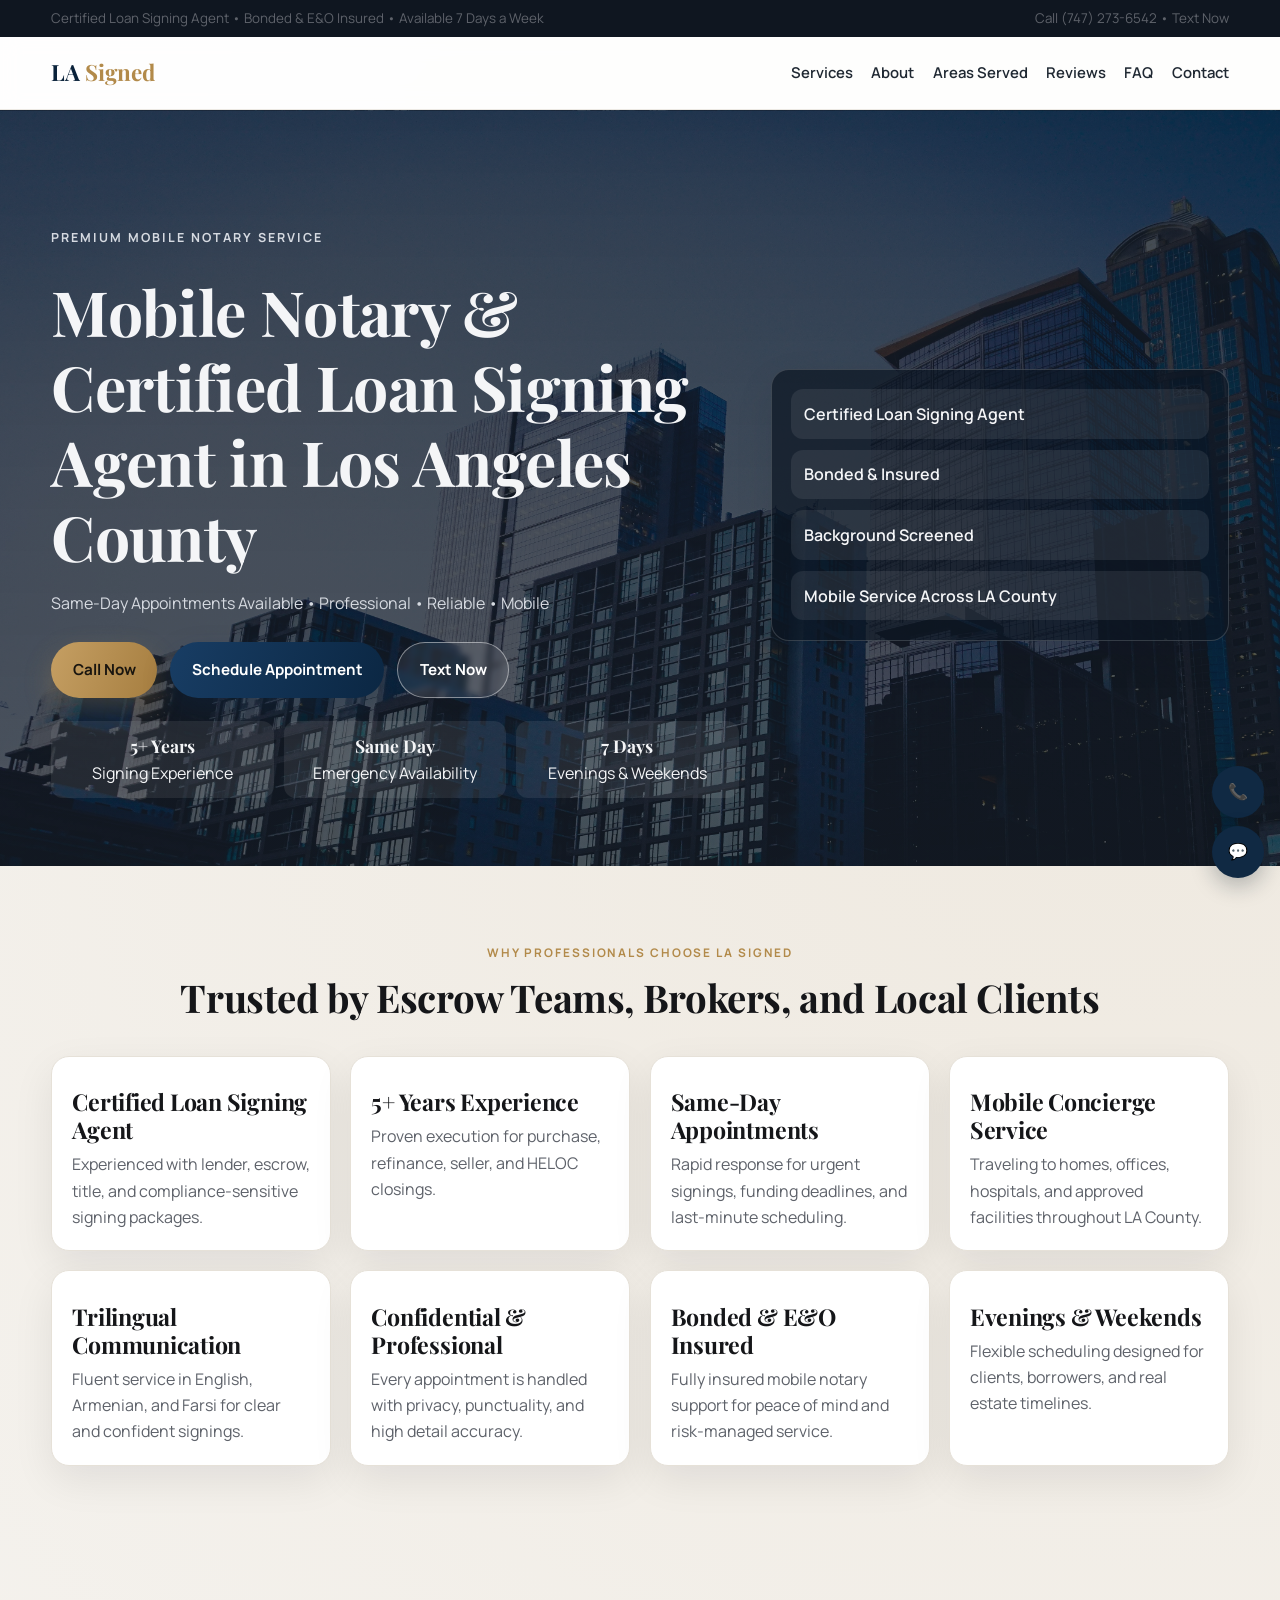
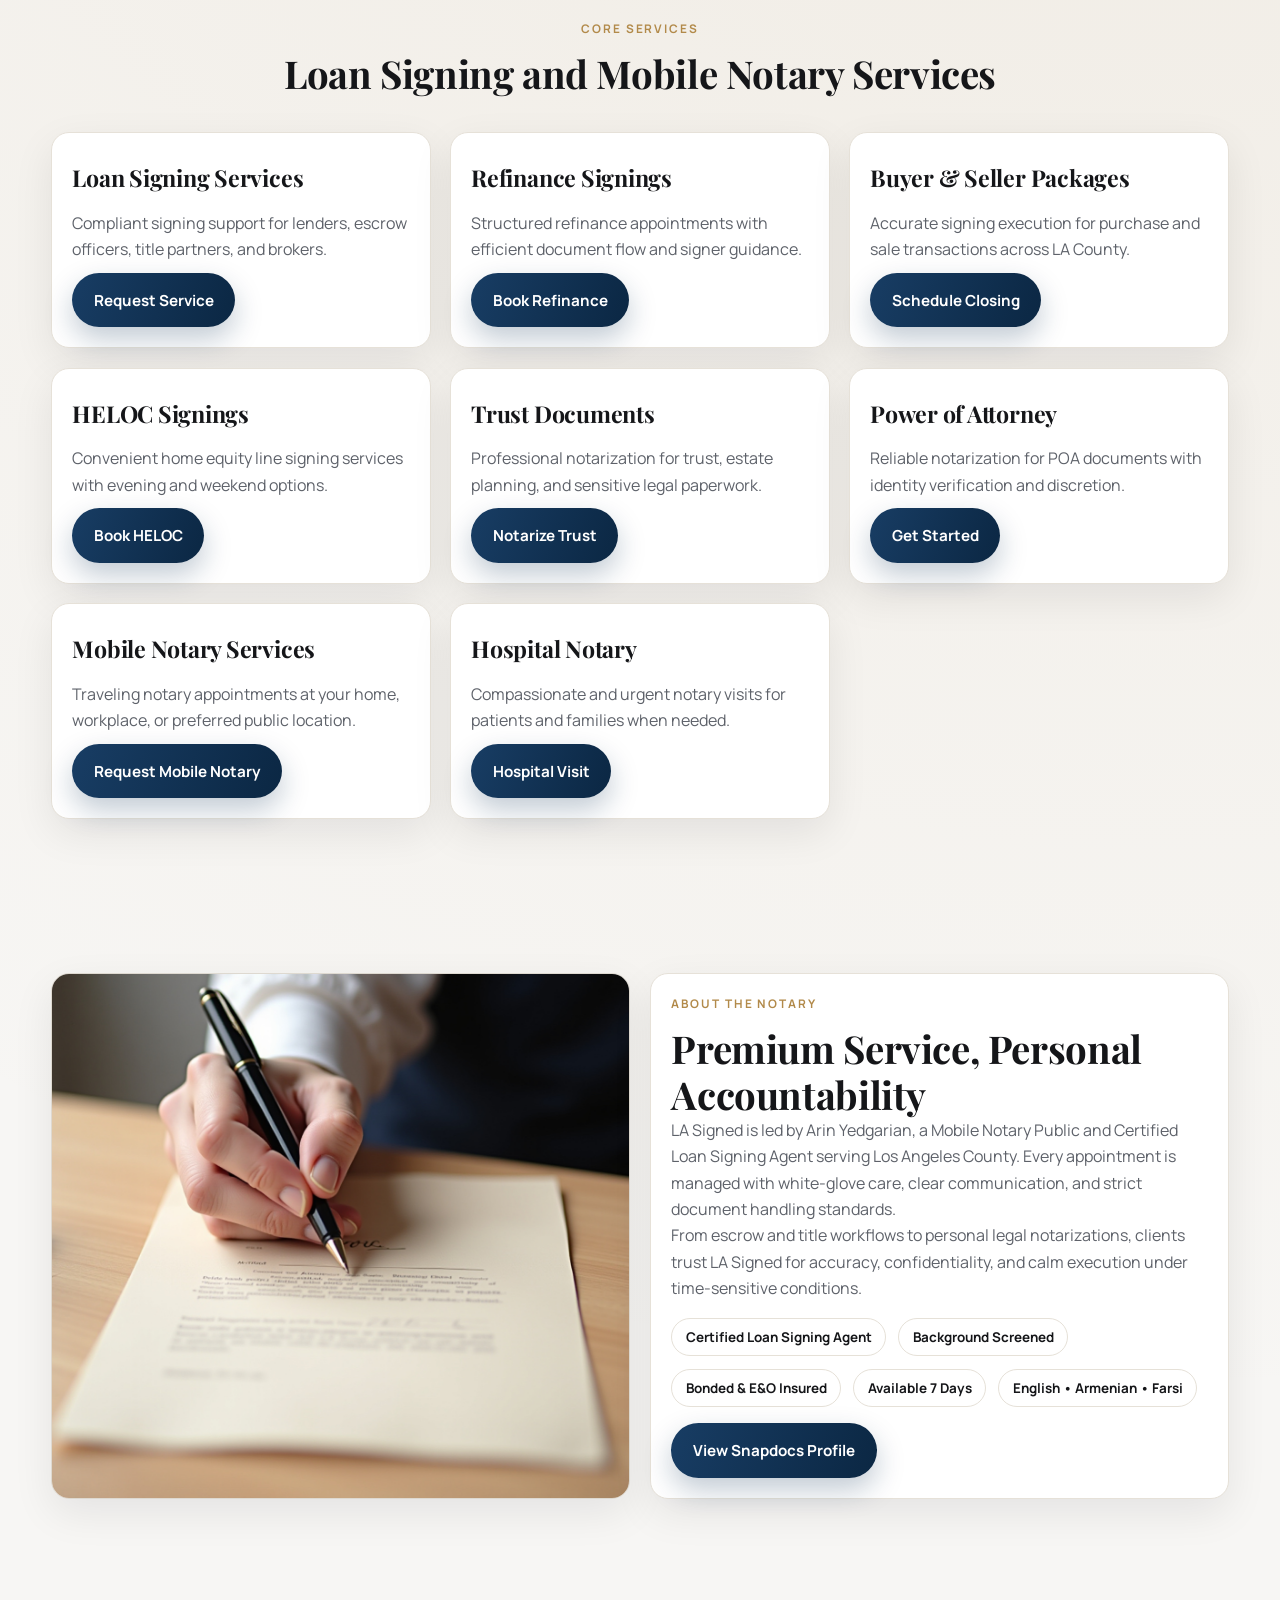
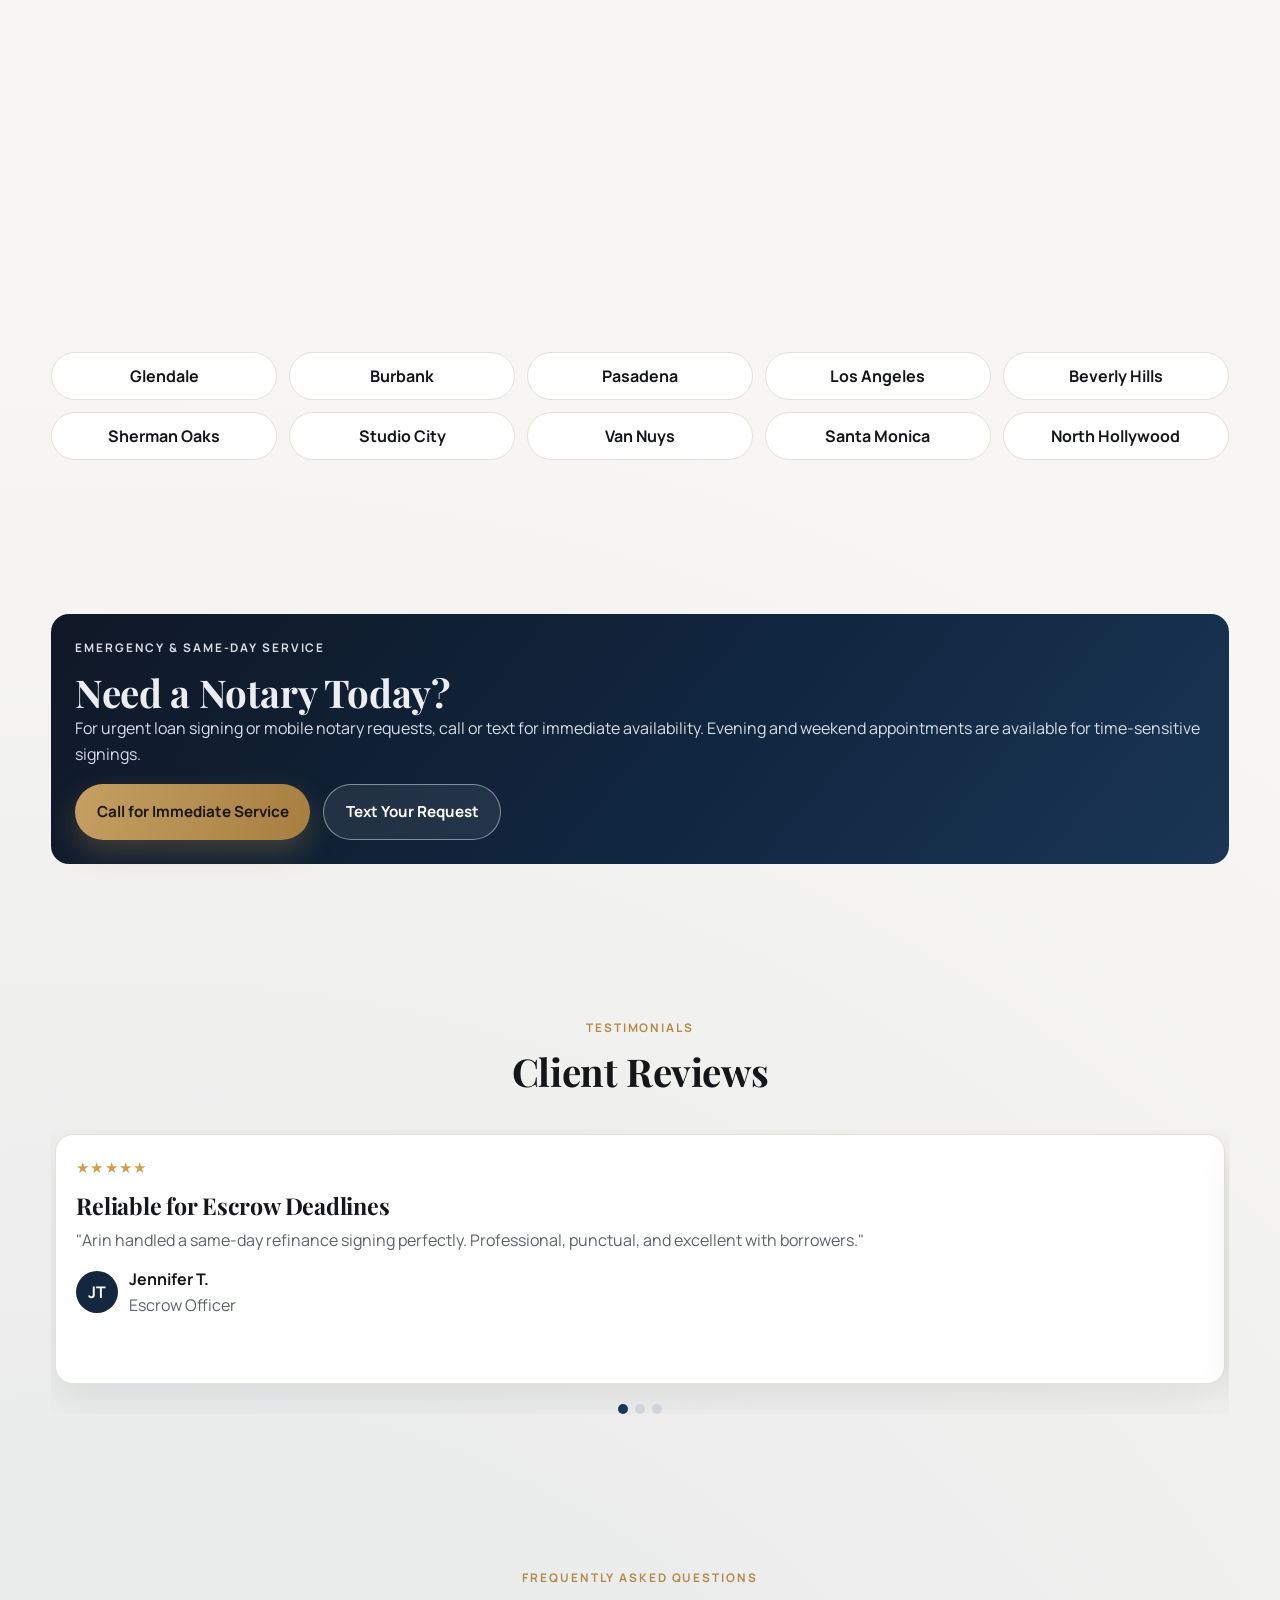
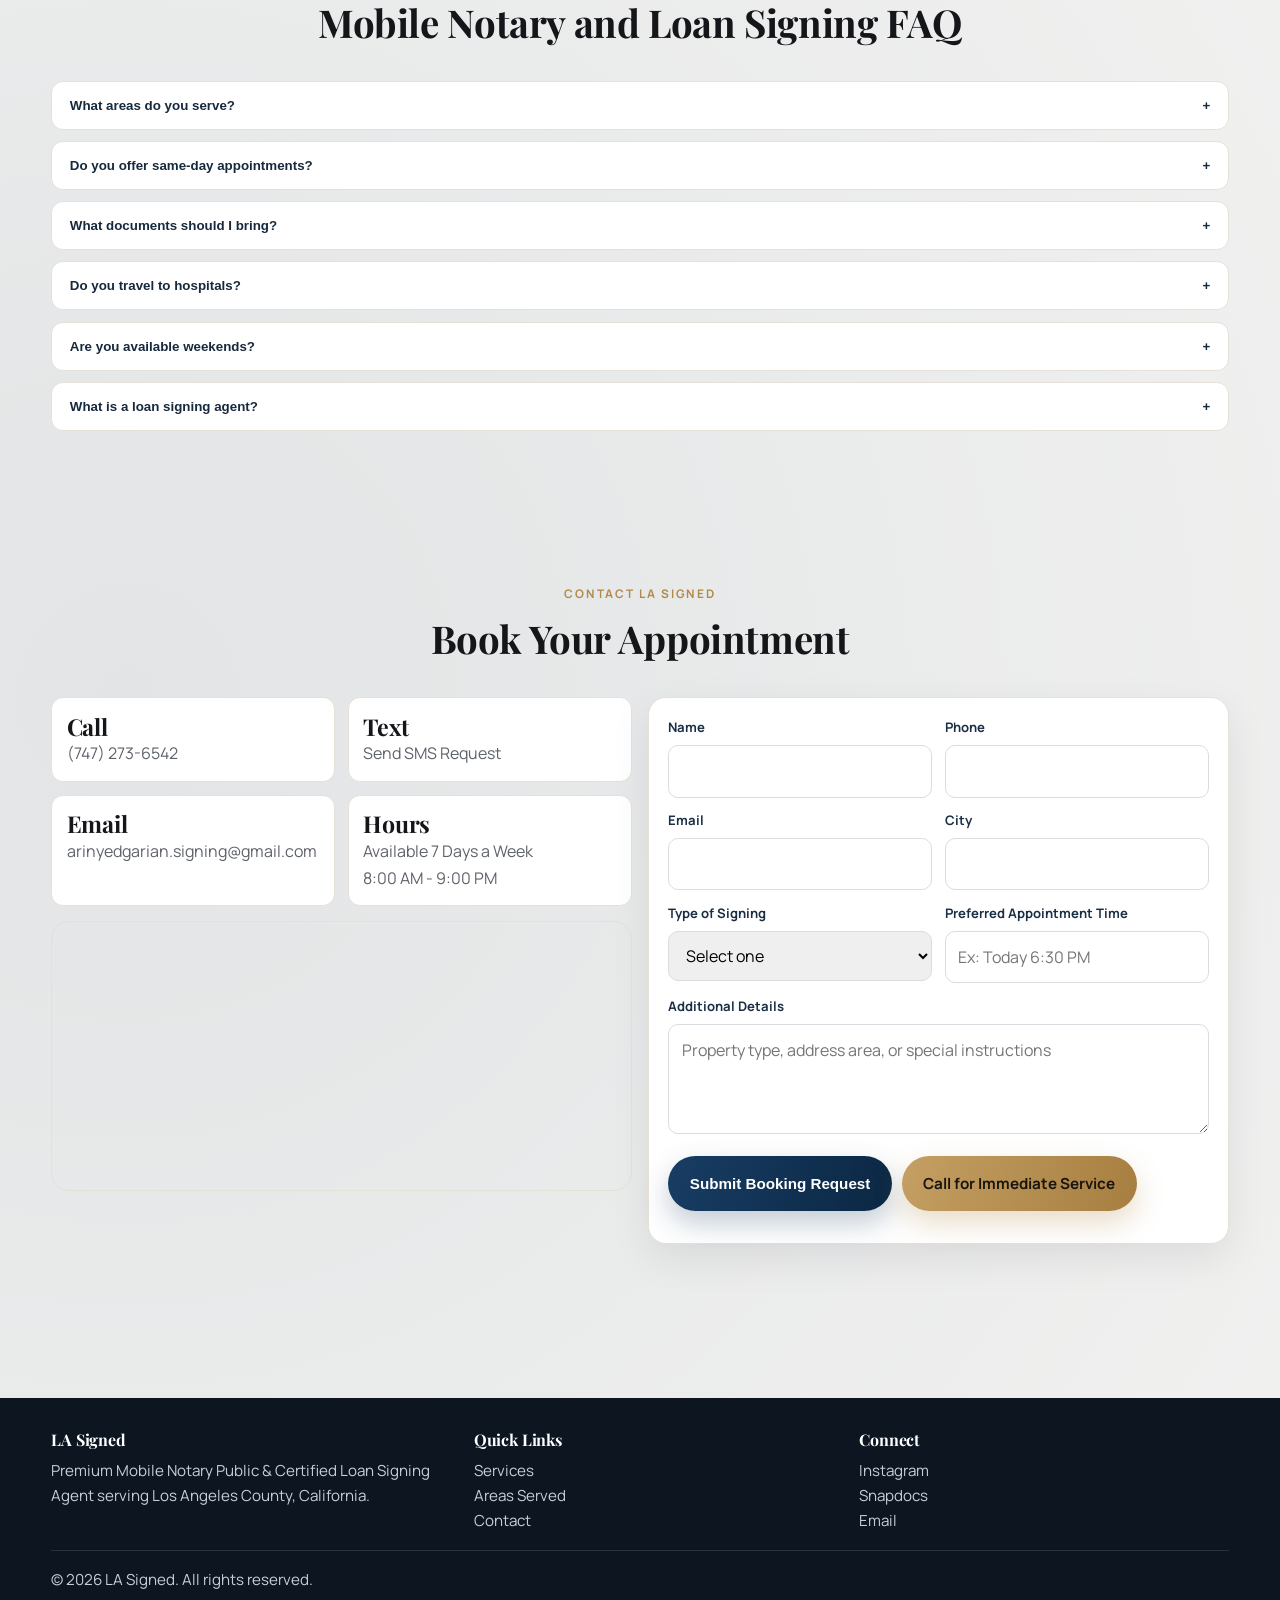
==== commit cf42286d: "2026053000" ====
--- a/index.html
+++ b/index.html
@@ -144,10 +144,10 @@
 
         <aside class="hero-card reveal" aria-label="Trust badges">
           <div class="badges">
-            <div class="badge"><span class="badge-icon">✓</span> Certified Loan Signing Agent</div>
-            <div class="badge"><span class="badge-icon">✓</span> Bonded &amp; Insured</div>
-            <div class="badge"><span class="badge-icon">✓</span> Background Screened</div>
-            <div class="badge"><span class="badge-icon">✓</span> Mobile Service Across LA County</div>
+            <div class="badge">Certified Loan Signing Agent</div>
+            <div class="badge">Bonded &amp; Insured</div>
+            <div class="badge">Background Screened</div>
+            <div class="badge">Mobile Service Across LA County</div>
           </div>
         </aside>
       </div>
@@ -161,42 +161,34 @@
         </div>
         <div class="grid why-grid">
           <article class="card reveal">
-            <div class="icon-wrap">📄</div>
             <h3>Certified Loan Signing Agent</h3>
             <p>Experienced with lender, escrow, title, and compliance-sensitive signing packages.</p>
           </article>
           <article class="card reveal">
-            <div class="icon-wrap">🏆</div>
             <h3>5+ Years Experience</h3>
             <p>Proven execution for purchase, refinance, seller, and HELOC closings.</p>
           </article>
           <article class="card reveal">
-            <div class="icon-wrap">⚡</div>
             <h3>Same-Day Appointments</h3>
             <p>Rapid response for urgent signings, funding deadlines, and last-minute scheduling.</p>
           </article>
           <article class="card reveal">
-            <div class="icon-wrap">🚗</div>
             <h3>Mobile Concierge Service</h3>
             <p>Traveling to homes, offices, hospitals, and approved facilities throughout LA County.</p>
           </article>
           <article class="card reveal">
-            <div class="icon-wrap">🗣</div>
             <h3>Trilingual Communication</h3>
             <p>Fluent service in English, Armenian, and Farsi for clear and confident signings.</p>
           </article>
           <article class="card reveal">
-            <div class="icon-wrap">🔒</div>
             <h3>Confidential &amp; Professional</h3>
             <p>Every appointment is handled with privacy, punctuality, and high detail accuracy.</p>
           </article>
           <article class="card reveal">
-            <div class="icon-wrap">🛡</div>
             <h3>Bonded &amp; E&amp;O Insured</h3>
             <p>Fully insured mobile notary support for peace of mind and risk-managed service.</p>
           </article>
           <article class="card reveal">
-            <div class="icon-wrap">🕘</div>
             <h3>Evenings &amp; Weekends</h3>
             <p>Flexible scheduling designed for clients, borrowers, and real estate timelines.</p>
           </article>
@@ -211,14 +203,14 @@
           <h2>Loan Signing and Mobile Notary Services</h2>
         </div>
         <div class="grid services-grid">
-          <article class="card service-card reveal"><div class="icon-wrap">🖋</div><h3>Loan Signing Services</h3><p>Compliant signing support for lenders, escrow officers, title partners, and brokers.</p><a href="#contact" class="btn btn-primary">Request Service</a></article>
-          <article class="card service-card reveal"><div class="icon-wrap">🏠</div><h3>Refinance Signings</h3><p>Structured refinance appointments with efficient document flow and signer guidance.</p><a href="#contact" class="btn btn-primary">Book Refinance</a></article>
-          <article class="card service-card reveal"><div class="icon-wrap">🤝</div><h3>Buyer &amp; Seller Packages</h3><p>Accurate signing execution for purchase and sale transactions across LA County.</p><a href="#contact" class="btn btn-primary">Schedule Closing</a></article>
-          <article class="card service-card reveal"><div class="icon-wrap">💳</div><h3>HELOC Signings</h3><p>Convenient home equity line signing services with evening and weekend options.</p><a href="#contact" class="btn btn-primary">Book HELOC</a></article>
-          <article class="card service-card reveal"><div class="icon-wrap">📁</div><h3>Trust Documents</h3><p>Professional notarization for trust, estate planning, and sensitive legal paperwork.</p><a href="#contact" class="btn btn-primary">Notarize Trust</a></article>
-          <article class="card service-card reveal"><div class="icon-wrap">⚖</div><h3>Power of Attorney</h3><p>Reliable notarization for POA documents with identity verification and discretion.</p><a href="#contact" class="btn btn-primary">Get Started</a></article>
-          <article class="card service-card reveal"><div class="icon-wrap">📍</div><h3>Mobile Notary Services</h3><p>Traveling notary appointments at your home, workplace, or preferred public location.</p><a href="#contact" class="btn btn-primary">Request Mobile Notary</a></article>
-          <article class="card service-card reveal"><div class="icon-wrap">🏥</div><h3>Hospital Notary</h3><p>Compassionate and urgent notary visits for patients and families when needed.</p><a href="#contact" class="btn btn-primary">Hospital Visit</a></article>
+          <article class="card service-card reveal"><h3>Loan Signing Services</h3><p>Compliant signing support for lenders, escrow officers, title partners, and brokers.</p><a href="#contact" class="btn btn-primary">Request Service</a></article>
+          <article class="card service-card reveal"><h3>Refinance Signings</h3><p>Structured refinance appointments with efficient document flow and signer guidance.</p><a href="#contact" class="btn btn-primary">Book Refinance</a></article>
+          <article class="card service-card reveal"><h3>Buyer &amp; Seller Packages</h3><p>Accurate signing execution for purchase and sale transactions across LA County.</p><a href="#contact" class="btn btn-primary">Schedule Closing</a></article>
+          <article class="card service-card reveal"><h3>HELOC Signings</h3><p>Convenient home equity line signing services with evening and weekend options.</p><a href="#contact" class="btn btn-primary">Book HELOC</a></article>
+          <article class="card service-card reveal"><h3>Trust Documents</h3><p>Professional notarization for trust, estate planning, and sensitive legal paperwork.</p><a href="#contact" class="btn btn-primary">Notarize Trust</a></article>
+          <article class="card service-card reveal"><h3>Power of Attorney</h3><p>Reliable notarization for POA documents with identity verification and discretion.</p><a href="#contact" class="btn btn-primary">Get Started</a></article>
+          <article class="card service-card reveal"><h3>Mobile Notary Services</h3><p>Traveling notary appointments at your home, workplace, or preferred public location.</p><a href="#contact" class="btn btn-primary">Request Mobile Notary</a></article>
+          <article class="card service-card reveal"><h3>Hospital Notary</h3><p>Compassionate and urgent notary visits for patients and families when needed.</p><a href="#contact" class="btn btn-primary">Hospital Visit</a></article>
         </div>
       </div>
     </section>
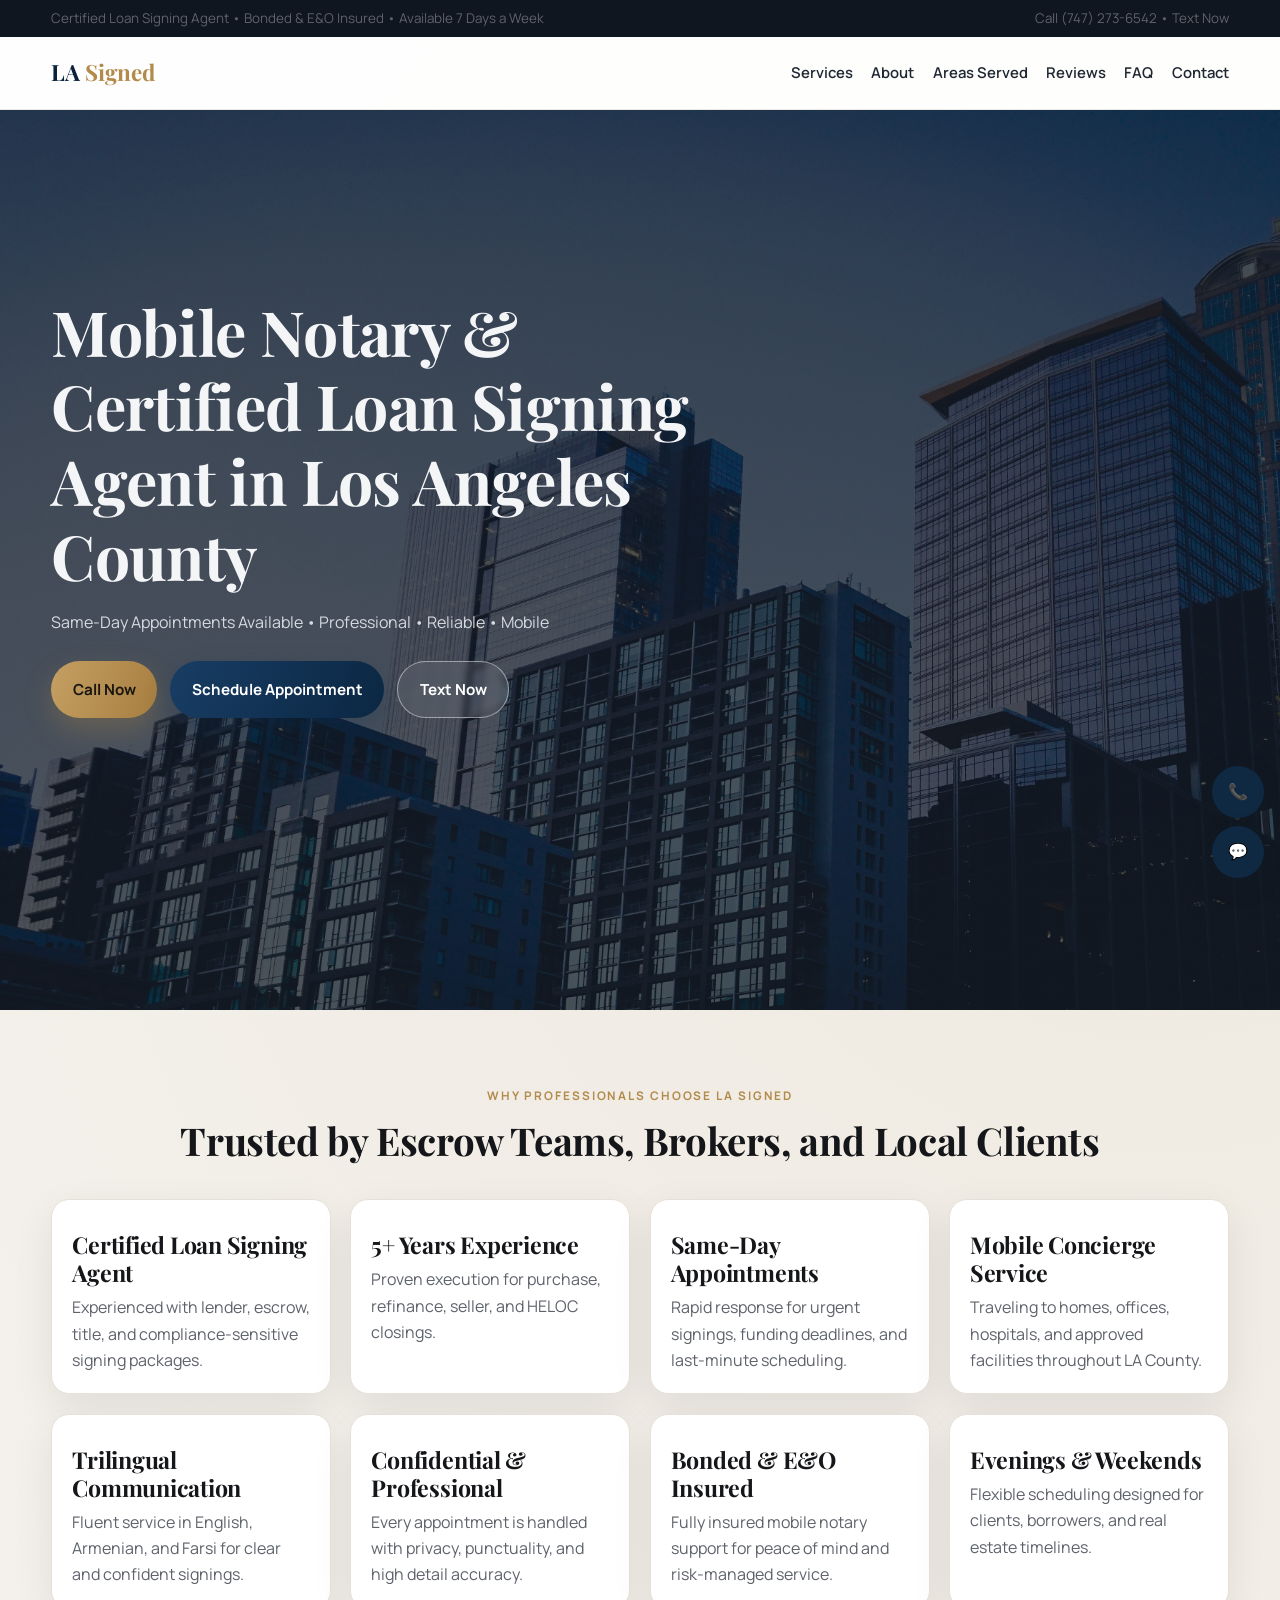
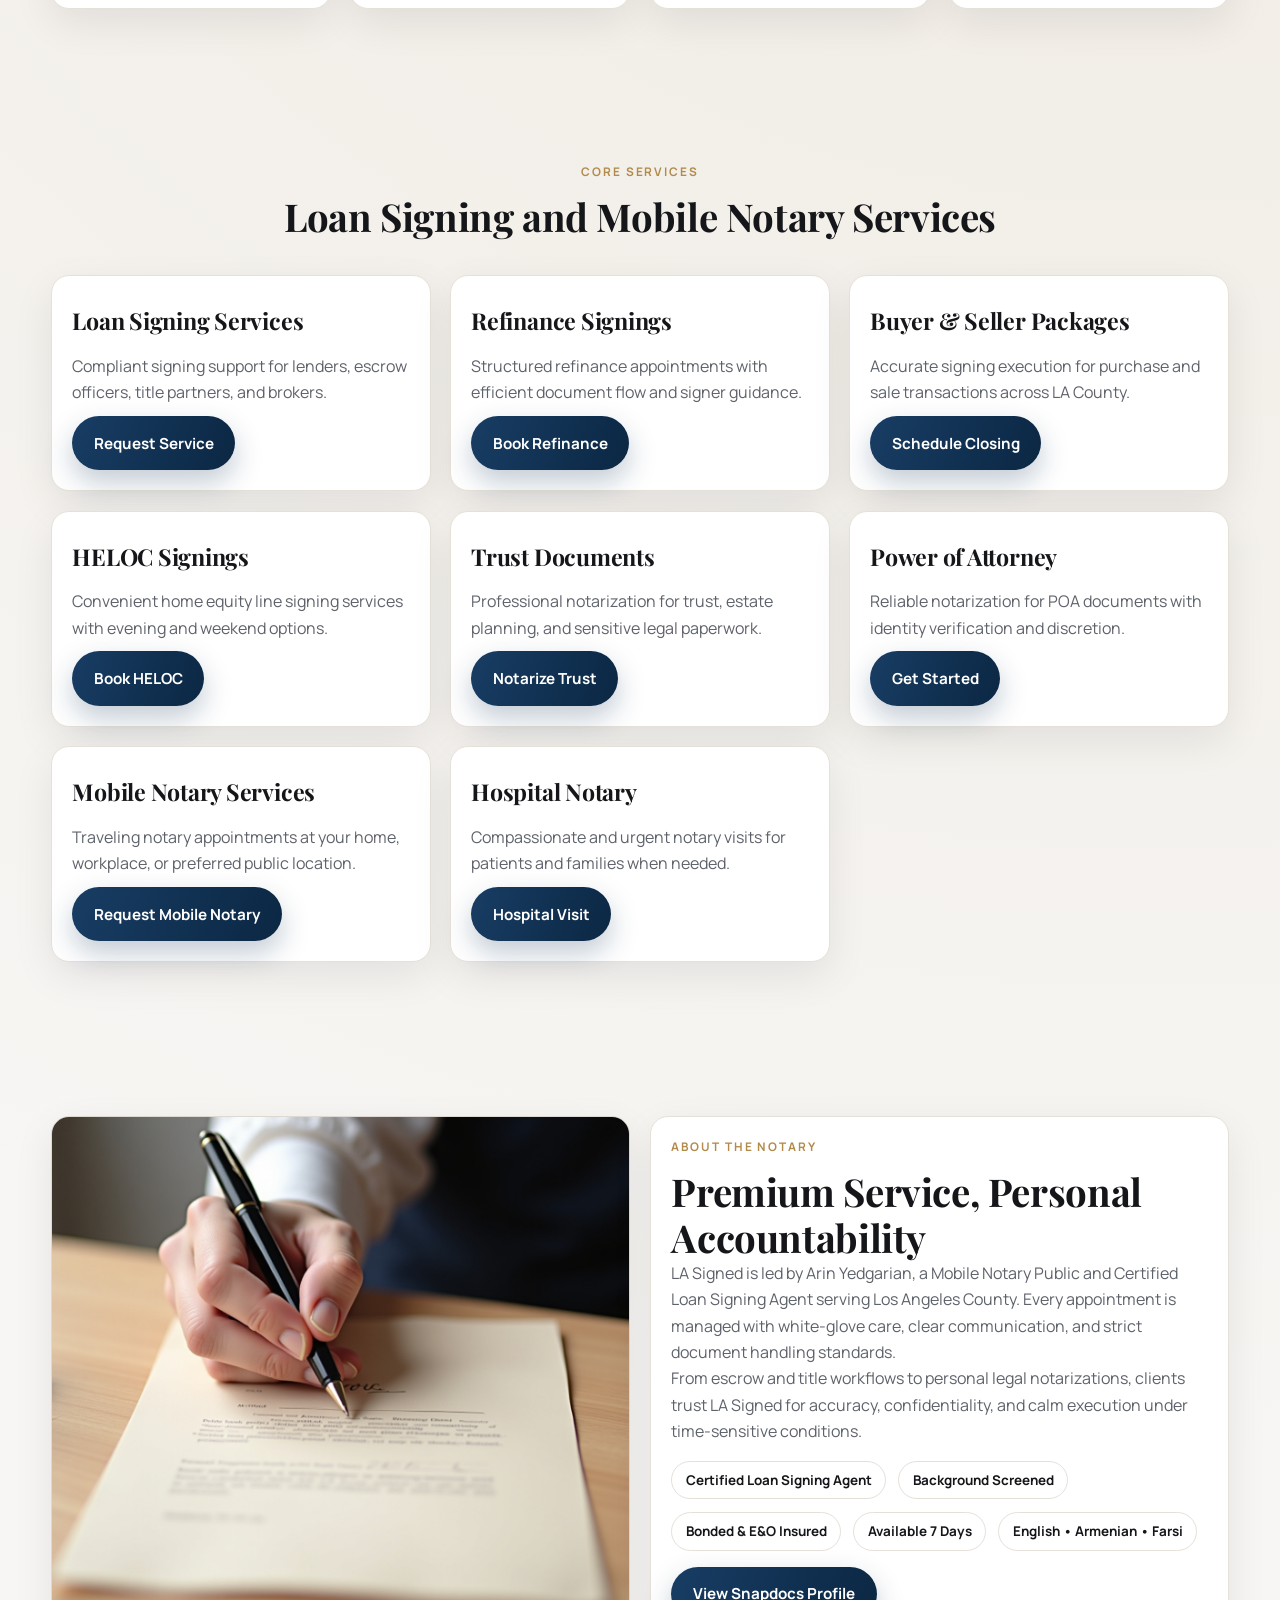
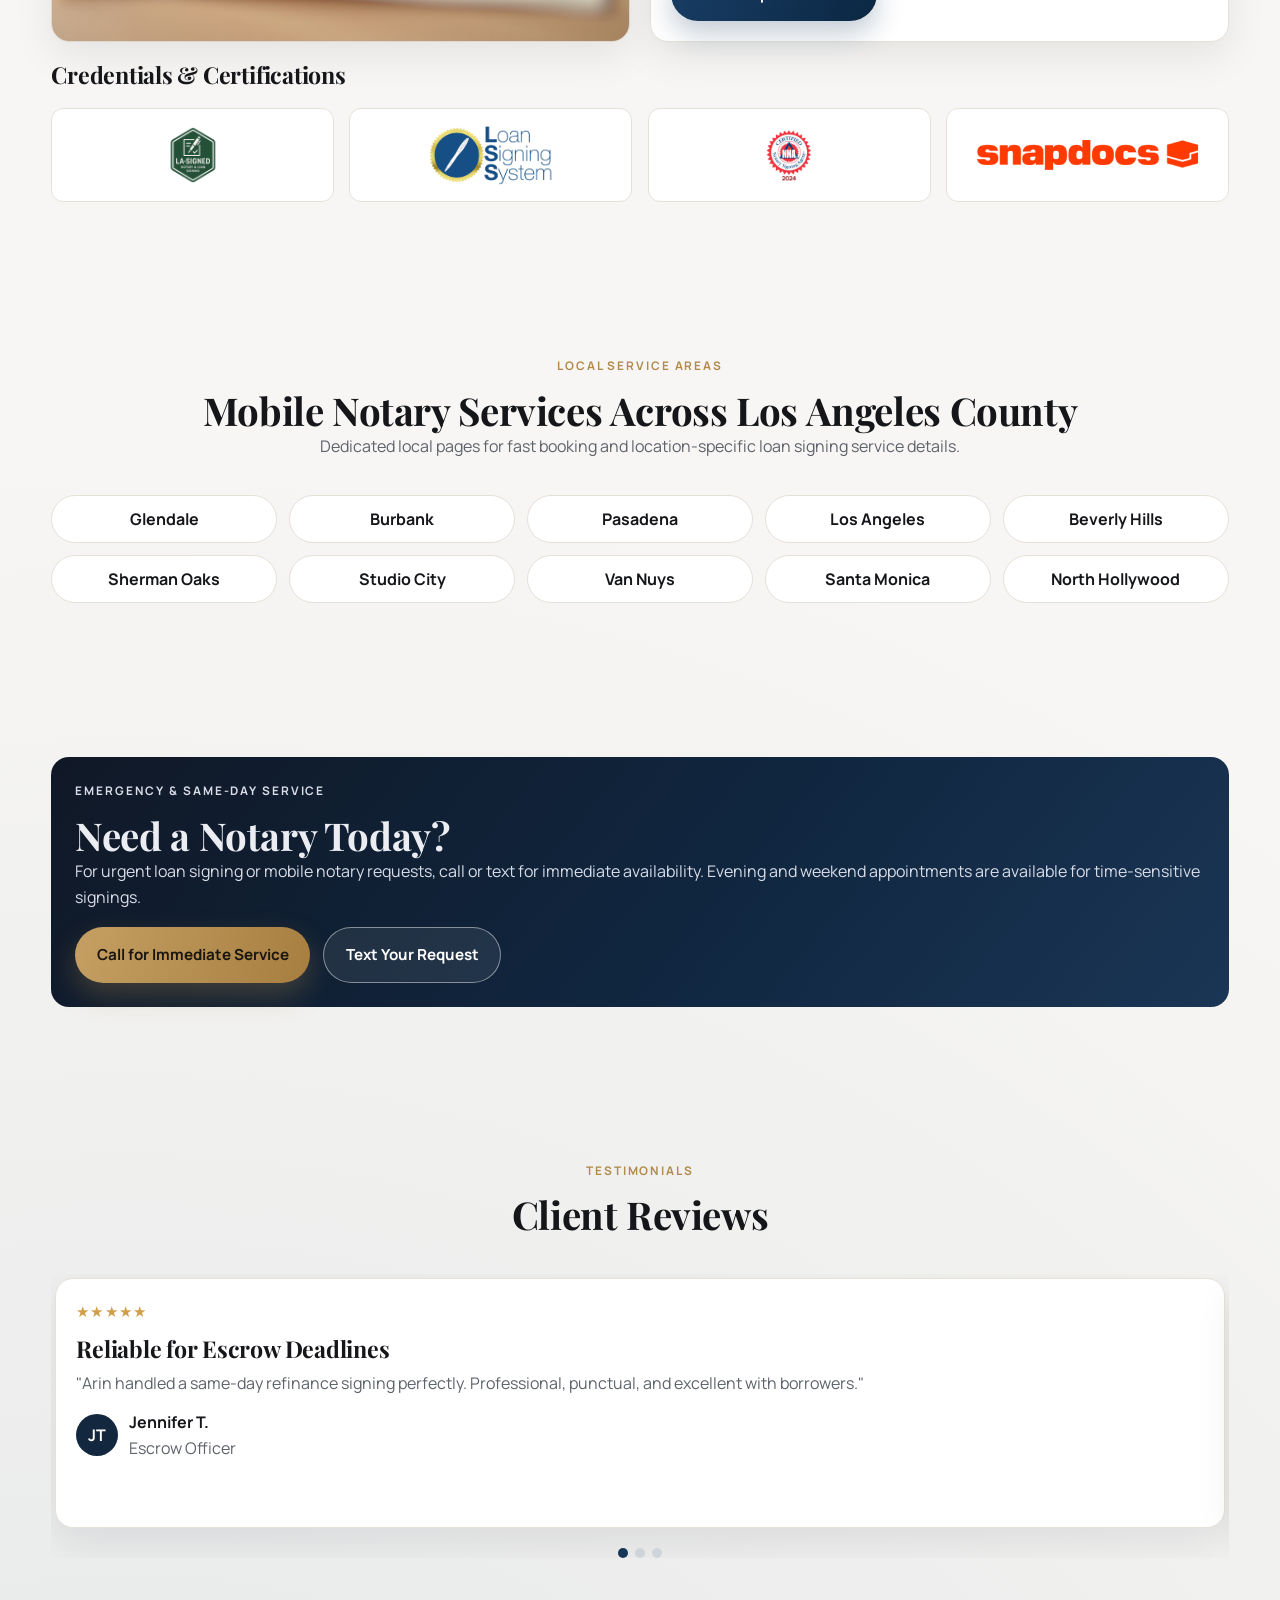
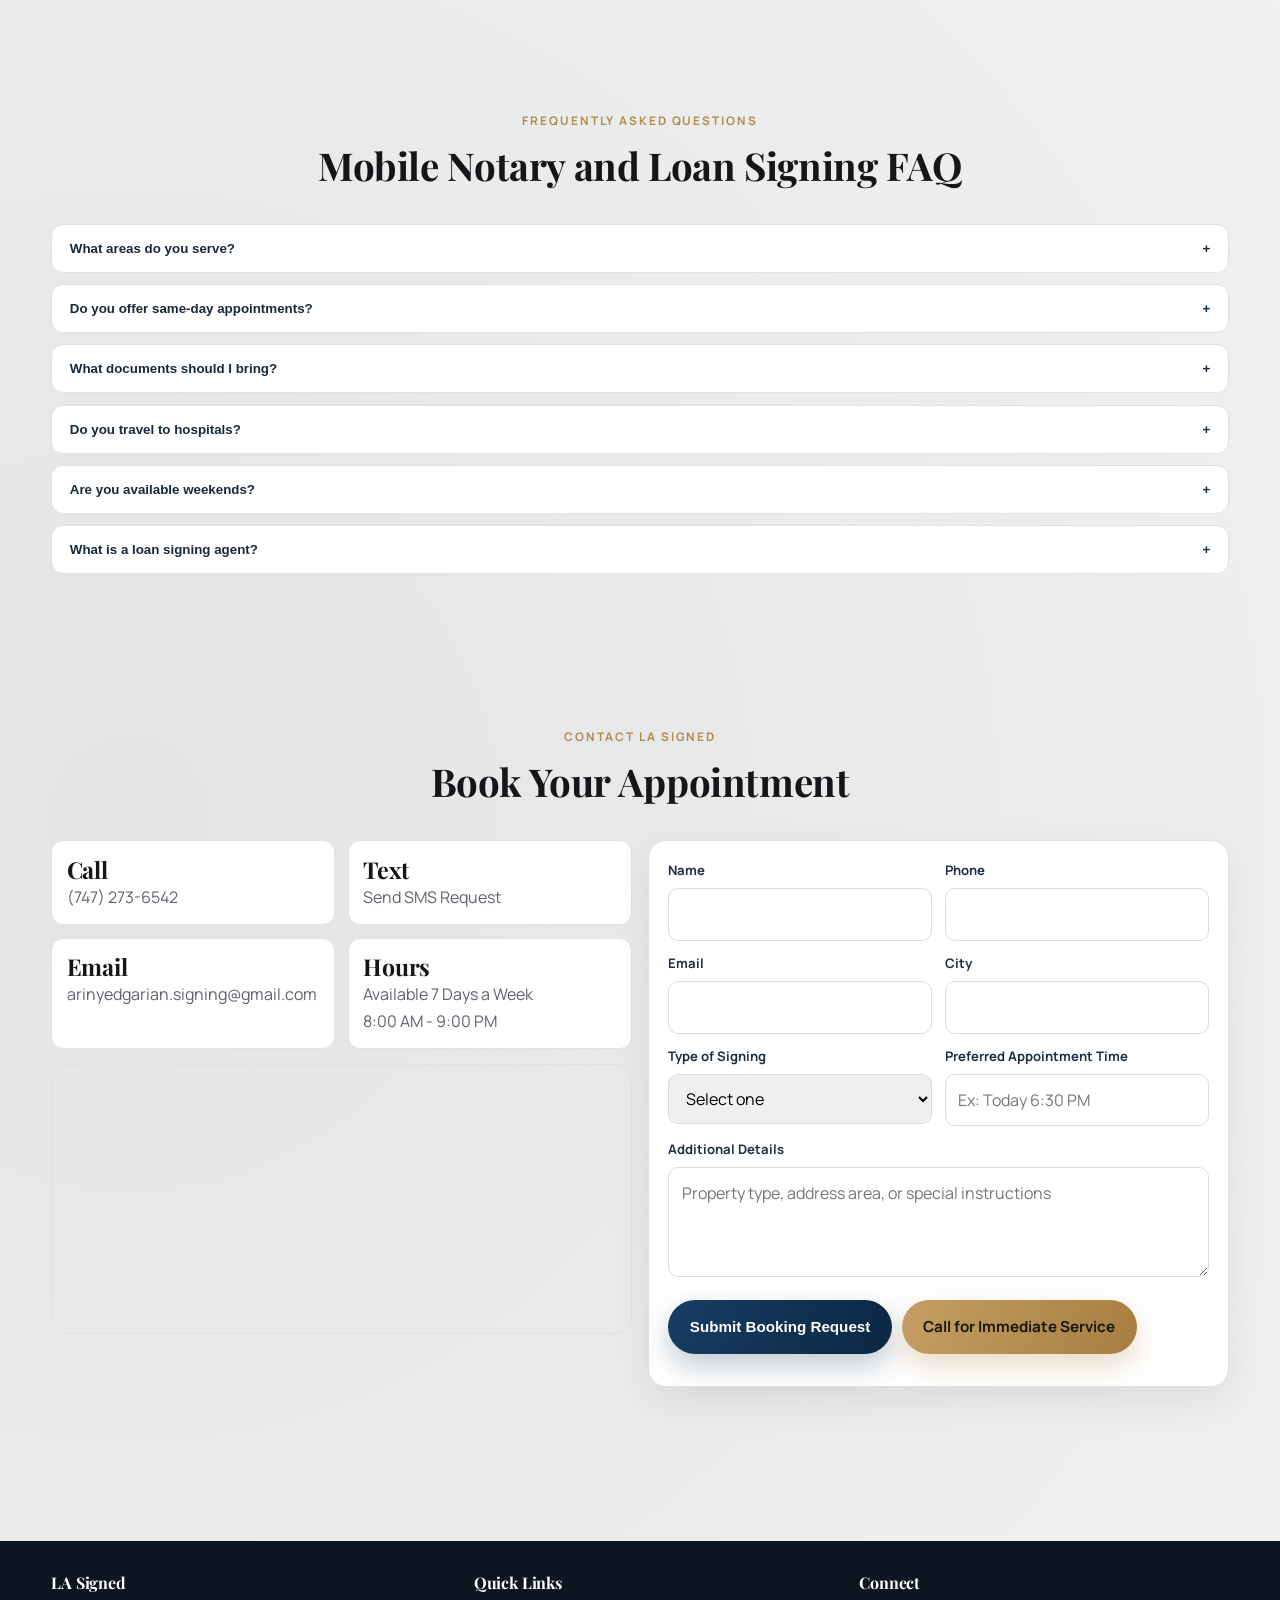
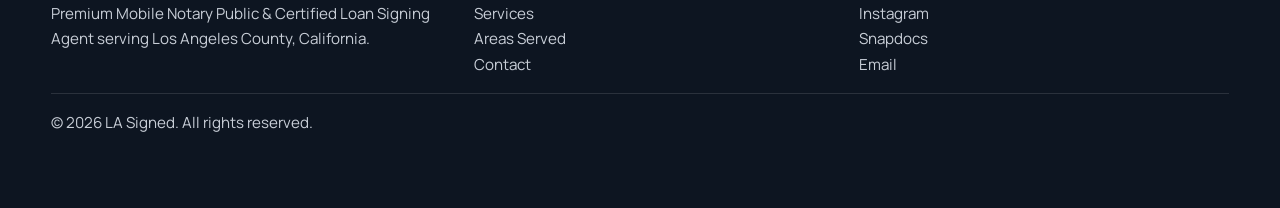
==== commit cda111d4: "2026053100" ====
--- a/index.html
+++ b/index.html
@@ -127,7 +127,6 @@
     <section class="hero">
       <div class="container hero-grid">
         <div class="reveal">
-          <p class="eyebrow">Premium Mobile Notary Service</p>
           <h1>Mobile Notary &amp; Certified Loan Signing Agent in Los Angeles County</h1>
           <p>Same-Day Appointments Available • Professional • Reliable • Mobile</p>
           <div class="hero-actions">
@@ -135,21 +134,7 @@
             <a class="btn btn-primary" href="#contact">Schedule Appointment</a>
             <a class="btn btn-outline" href="sms:+17472736542">Text Now</a>
           </div>
-          <div class="quick-stats">
-            <div class="quick-stat"><strong>5+ Years</strong><span>Signing Experience</span></div>
-            <div class="quick-stat"><strong>Same Day</strong><span>Emergency Availability</span></div>
-            <div class="quick-stat"><strong>7 Days</strong><span>Evenings &amp; Weekends</span></div>
-          </div>
-        </div>
-
-        <aside class="hero-card reveal" aria-label="Trust badges">
-          <div class="badges">
-            <div class="badge">Certified Loan Signing Agent</div>
-            <div class="badge">Bonded &amp; Insured</div>
-            <div class="badge">Background Screened</div>
-            <div class="badge">Mobile Service Across LA County</div>
-          </div>
-        </aside>
+        </div>
       </div>
     </section>
 
--- a/assets/css/site.css
+++ b/assets/css/site.css
@@ -80,6 +80,12 @@
 
 h1 {
   font-size: clamp(2rem, 5vw, 3.9rem);
+  margin-bottom: 0.6rem;
+}
+
+/* increase gap between h1 and the following paragraph inside hero */
+.hero h1 {
+  margin-bottom: 1rem;
 }
 
 h2 {
@@ -204,7 +210,11 @@
 
 .hero {
   color: #f4f5f7;
-  padding: clamp(5rem, 8vw, 7rem) 0 4.3rem;
+  /* make hero cover the viewport and center its content */
+  min-height: 100vh;
+  display: flex;
+  align-items: center;
+  padding: 0; /* remove large paddings so the image fills the first screen */
   background:
     linear-gradient(rgba(11, 20, 33, 0.75), rgba(11, 20, 33, 0.68)),
     url("../images/jason-dent-w3eFhqXjkZE-unsplash.jpg") center/cover;
@@ -215,6 +225,11 @@
   gap: 2rem;
   grid-template-columns: 1.35fr 0.9fr;
   align-items: center;
+}
+
+/* nudge hero content slightly upward so it sits higher on the first screen */
+.hero .container {
+  transform: translateY(-6vh);
 }
 
 .eyebrow {
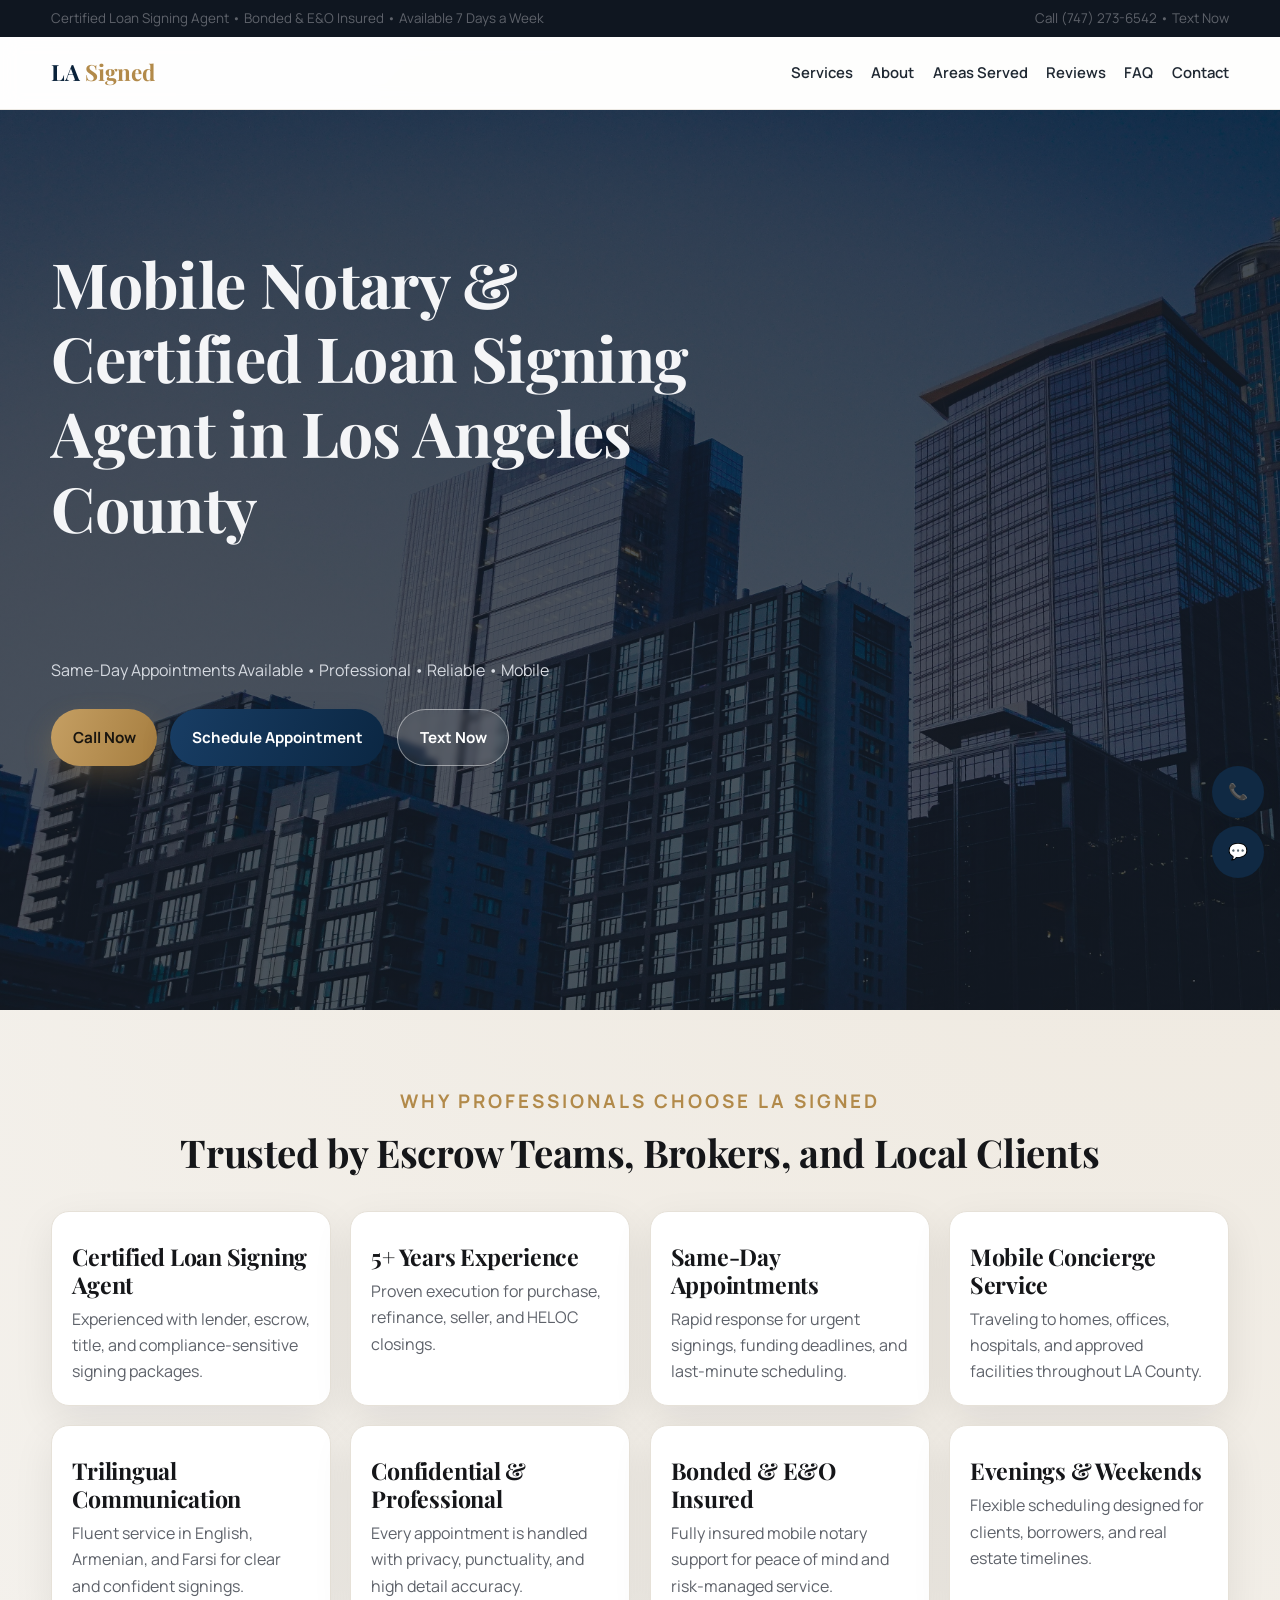
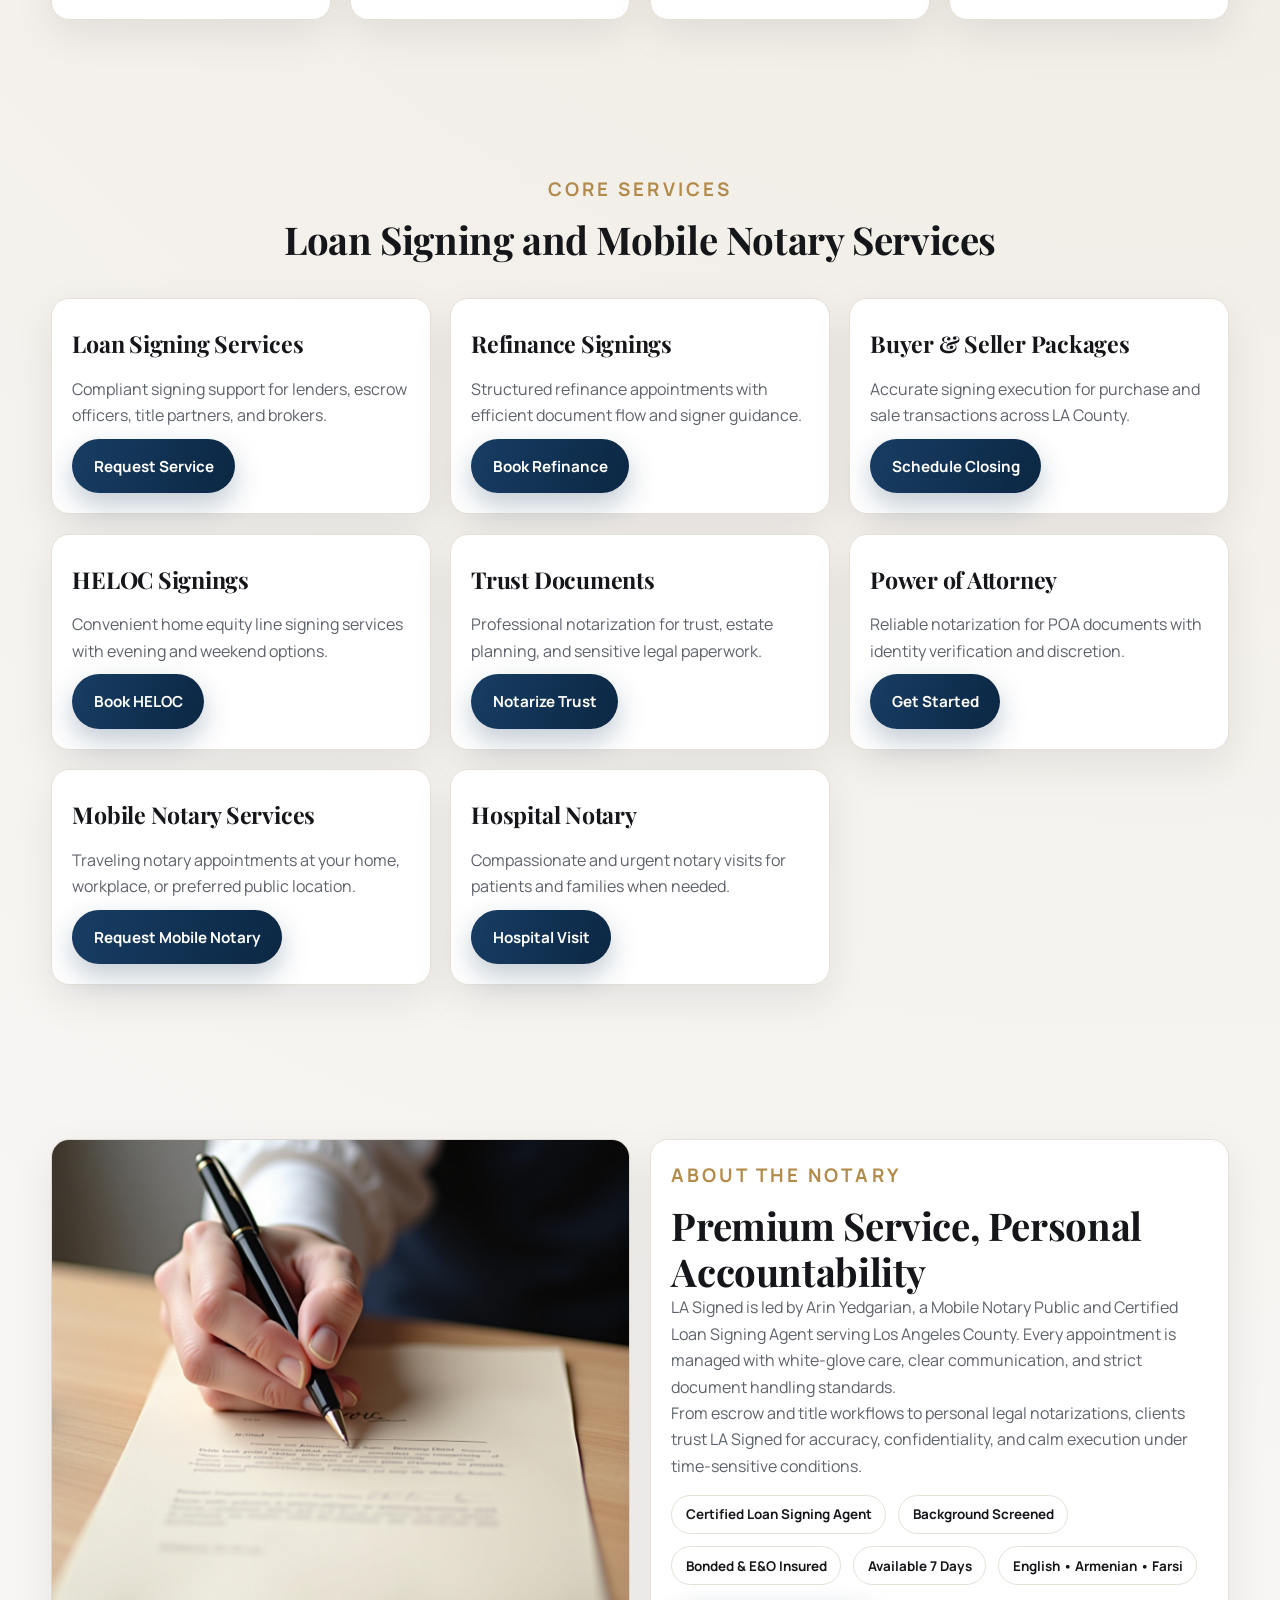
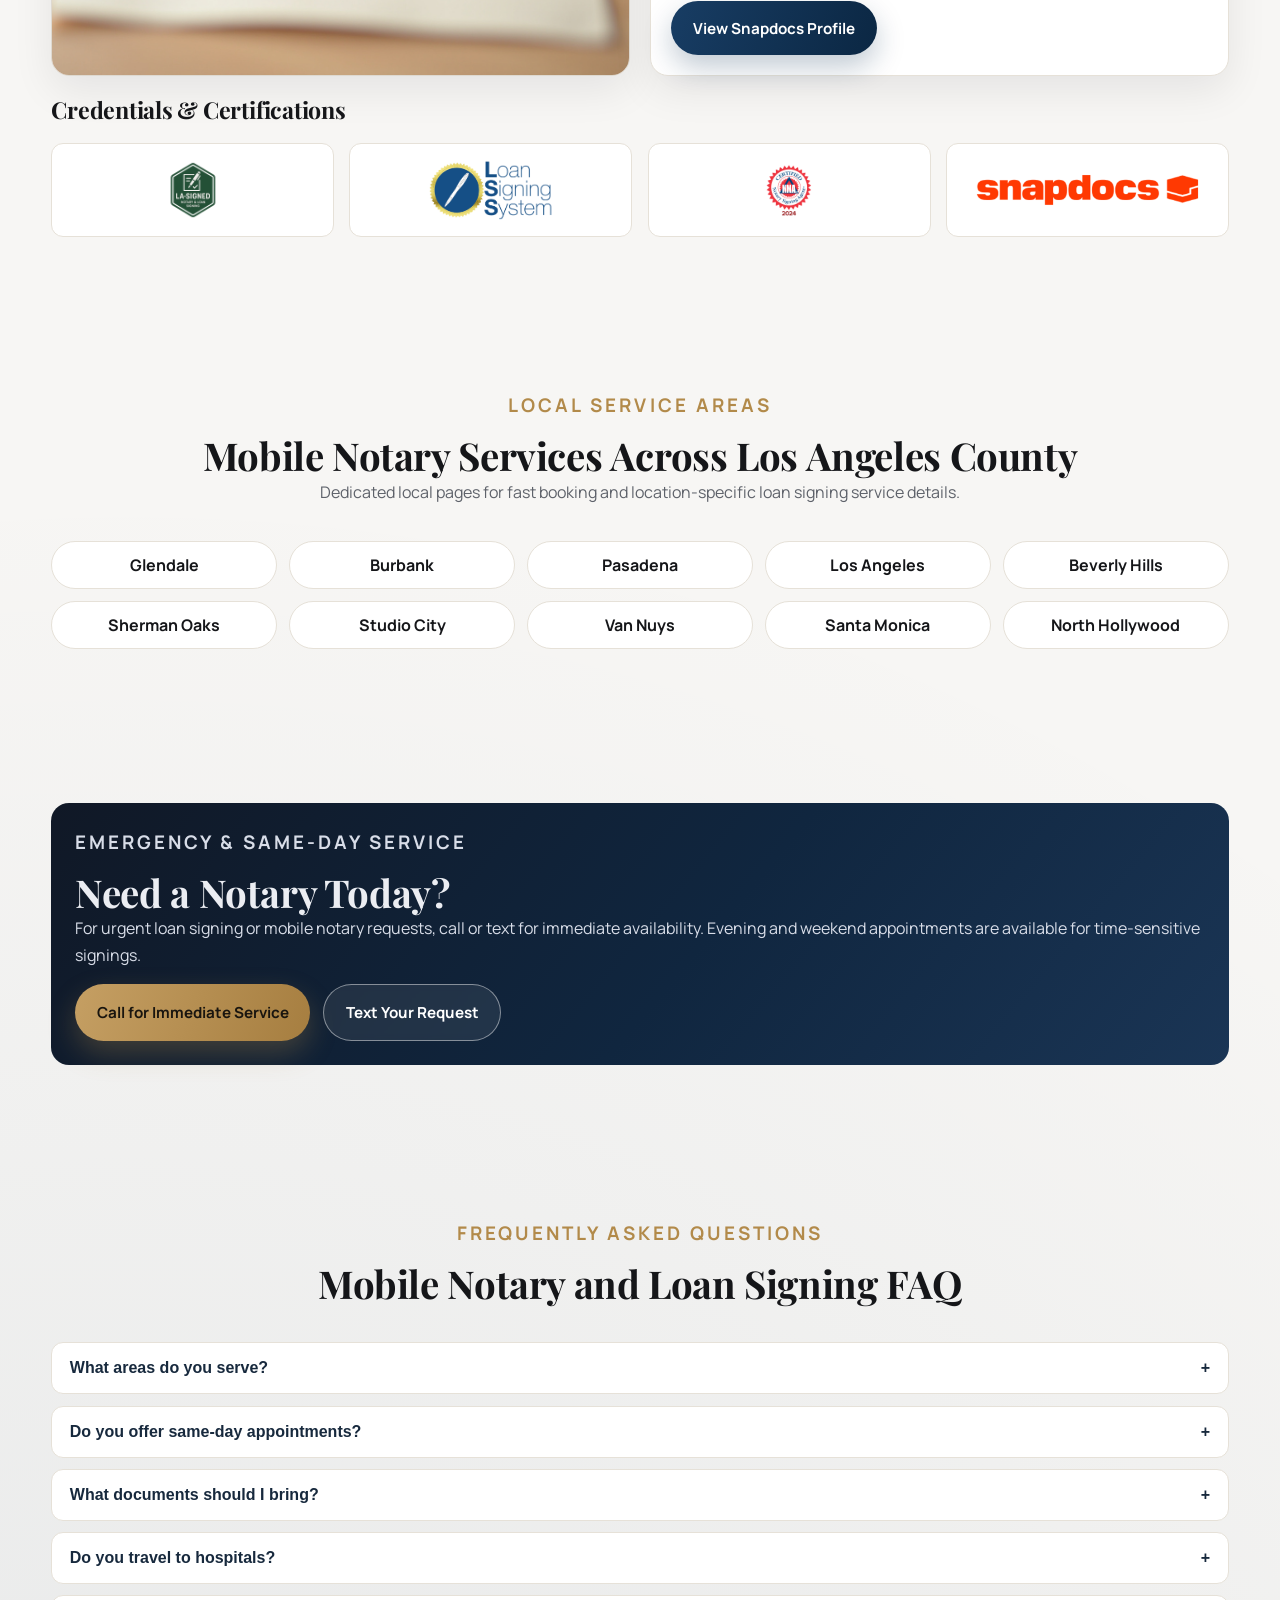
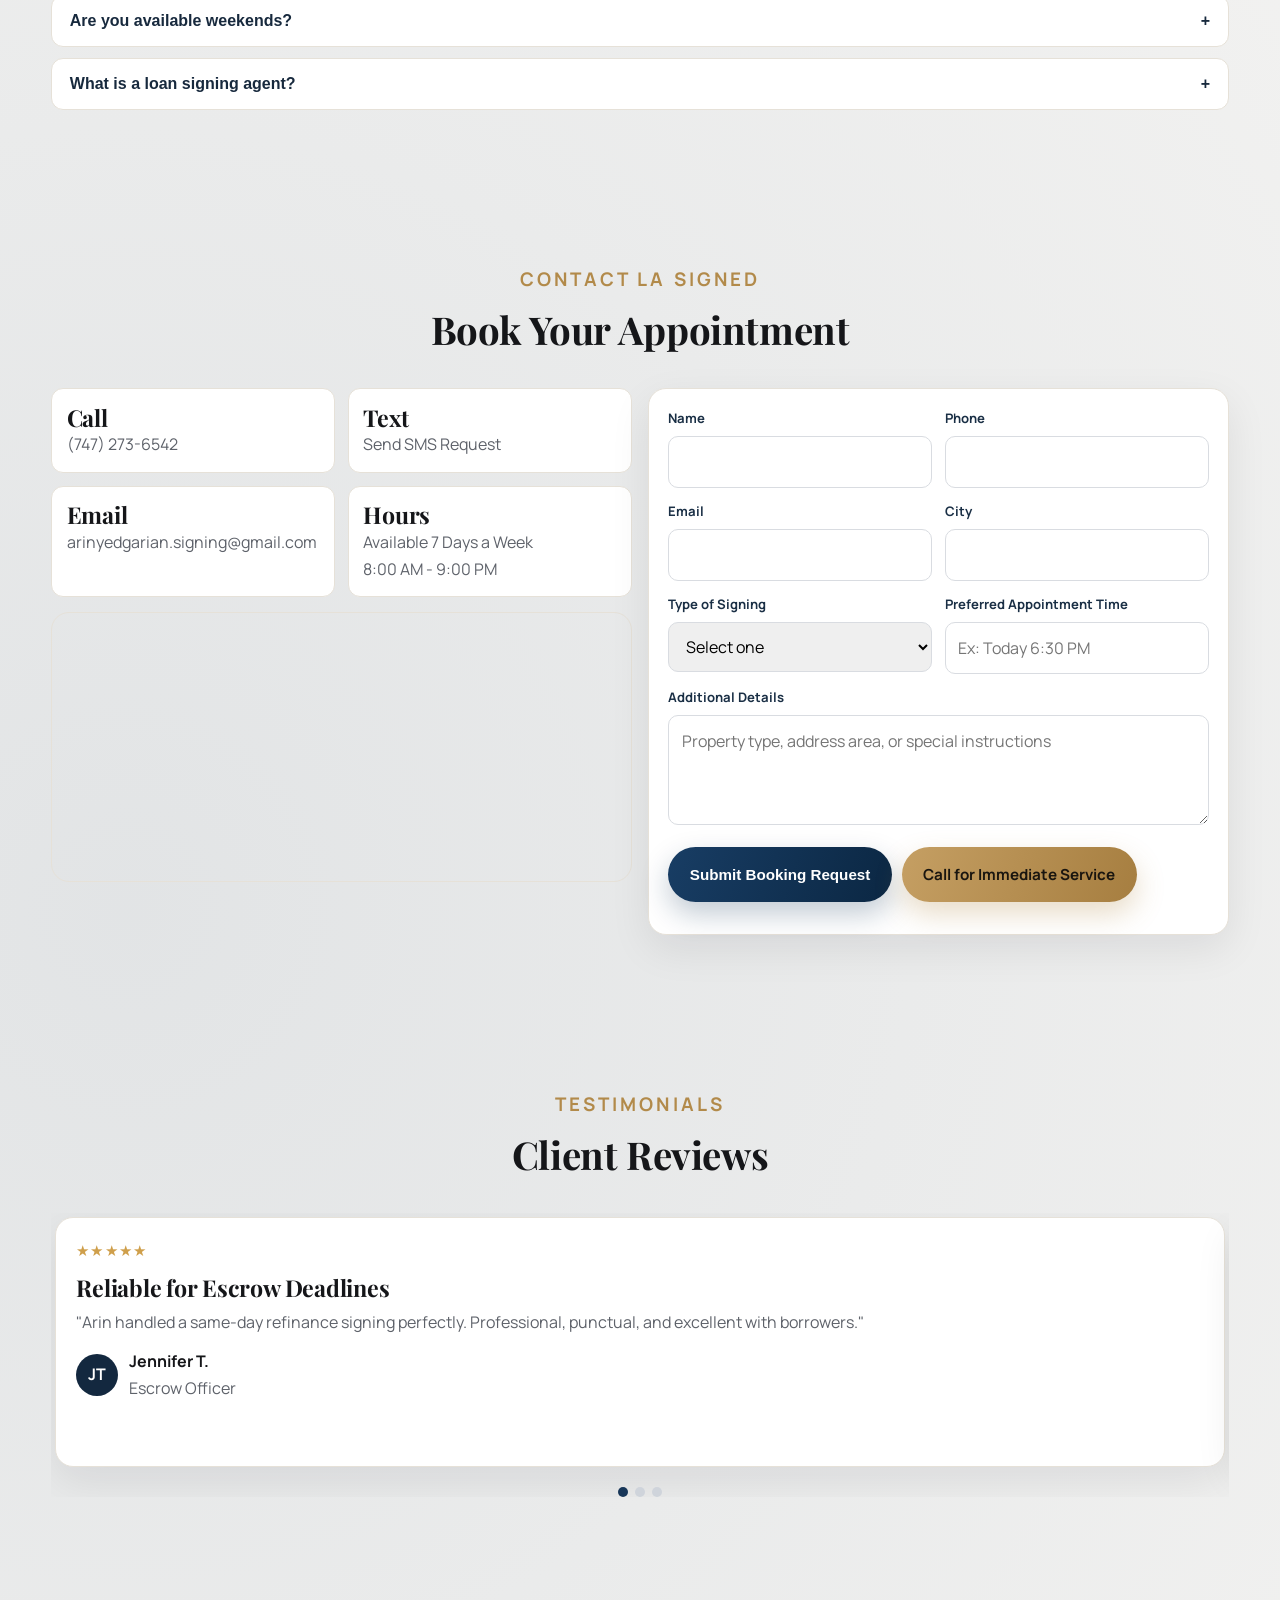
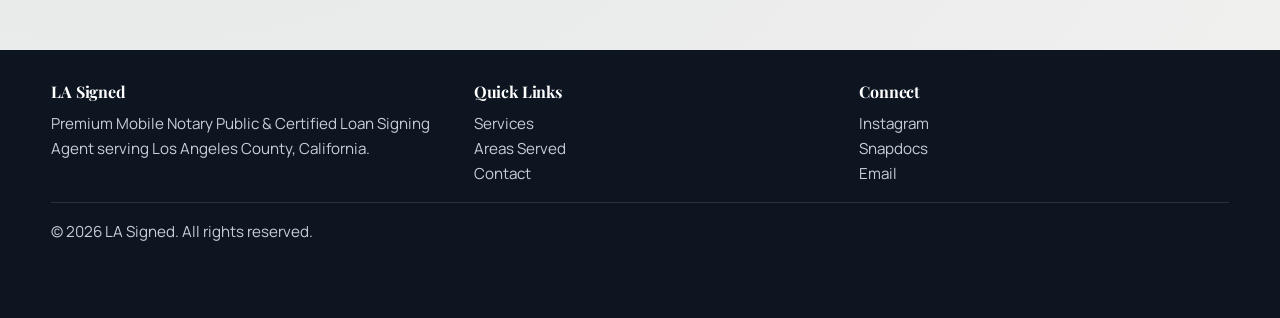
==== commit 0f0c8fea: "2026072200" ====
--- a/index.html
+++ b/index.html
@@ -128,7 +128,7 @@
       <div class="container hero-grid">
         <div class="reveal">
           <h1>Mobile Notary &amp; Certified Loan Signing Agent in Los Angeles County</h1>
-          <p>Same-Day Appointments Available • Professional • Reliable • Mobile</p>
+          <p class="hero-tagline">Same-Day Appointments Available • Professional • Reliable • Mobile</p>
           <div class="hero-actions">
             <a class="btn btn-gold" href="tel:+17472736542">Call Now</a>
             <a class="btn btn-primary" href="#contact">Schedule Appointment</a>
@@ -262,49 +262,6 @@
         <div class="hero-actions" style="margin-top:1rem;">
           <a class="btn btn-gold" href="tel:+17472736542">Call for Immediate Service</a>
           <a class="btn btn-outline" href="sms:+17472736542">Text Your Request</a>
-        </div>
-      </div>
-    </section>
-
-    <section id="reviews" class="section">
-      <div class="container">
-        <div class="section-head reveal">
-          <p class="section-kicker">Testimonials</p>
-          <h2>Client Reviews</h2>
-        </div>
-
-        <div class="testimonials-wrap reveal">
-          <div class="testimonials-track" data-slider-track>
-            <article class="testimonial">
-              <div class="card">
-                <p class="stars">★★★★★</p>
-                <h3>Reliable for Escrow Deadlines</h3>
-                <p>"Arin handled a same-day refinance signing perfectly. Professional, punctual, and excellent with borrowers."</p>
-                <div class="reviewer"><span class="initials">JT</span><div><strong>Jennifer T.</strong><p>Escrow Officer</p></div></div>
-              </div>
-            </article>
-            <article class="testimonial">
-              <div class="card">
-                <p class="stars">★★★★★</p>
-                <h3>Excellent Mobile Service</h3>
-                <p>"Our client needed an evening appointment in Pasadena and LA Signed delivered flawless service."</p>
-                <div class="reviewer"><span class="initials">MB</span><div><strong>Michael B.</strong><p>Mortgage Broker</p></div></div>
-              </div>
-            </article>
-            <article class="testimonial">
-              <div class="card">
-                <p class="stars">★★★★★</p>
-                <h3>Clear, Calm, and Professional</h3>
-                <p>"Very smooth notary process for trust documents. Communication was quick and the service felt premium."</p>
-                <div class="reviewer"><span class="initials">SR</span><div><strong>Sara R.</strong><p>Private Client</p></div></div>
-              </div>
-            </article>
-          </div>
-          <div class="slider-dots" aria-label="Testimonial navigation">
-            <button class="dot active" data-slide-dot aria-label="View testimonial 1"></button>
-            <button class="dot" data-slide-dot aria-label="View testimonial 2"></button>
-            <button class="dot" data-slide-dot aria-label="View testimonial 3"></button>
-          </div>
         </div>
       </div>
     </section>
@@ -442,6 +399,49 @@
         </div>
       </div>
     </section>
+
+    <section id="reviews" class="section">
+      <div class="container">
+        <div class="section-head reveal">
+          <p class="section-kicker">Testimonials</p>
+          <h2>Client Reviews</h2>
+        </div>
+
+        <div class="testimonials-wrap reveal">
+          <div class="testimonials-track" data-slider-track>
+            <article class="testimonial">
+              <div class="card">
+                <p class="stars">★★★★★</p>
+                <h3>Reliable for Escrow Deadlines</h3>
+                <p>"Arin handled a same-day refinance signing perfectly. Professional, punctual, and excellent with borrowers."</p>
+                <div class="reviewer"><span class="initials">JT</span><div><strong>Jennifer T.</strong><p>Escrow Officer</p></div></div>
+              </div>
+            </article>
+            <article class="testimonial">
+              <div class="card">
+                <p class="stars">★★★★★</p>
+                <h3>Excellent Mobile Service</h3>
+                <p>"Our client needed an evening appointment in Pasadena and LA Signed delivered flawless service."</p>
+                <div class="reviewer"><span class="initials">MB</span><div><strong>Michael B.</strong><p>Mortgage Broker</p></div></div>
+              </div>
+            </article>
+            <article class="testimonial">
+              <div class="card">
+                <p class="stars">★★★★★</p>
+                <h3>Clear, Calm, and Professional</h3>
+                <p>"Very smooth notary process for trust documents. Communication was quick and the service felt premium."</p>
+                <div class="reviewer"><span class="initials">SR</span><div><strong>Sara R.</strong><p>Private Client</p></div></div>
+              </div>
+            </article>
+          </div>
+          <div class="slider-dots" aria-label="Testimonial navigation">
+            <button class="dot active" data-slide-dot aria-label="View testimonial 1"></button>
+            <button class="dot" data-slide-dot aria-label="View testimonial 2"></button>
+            <button class="dot" data-slide-dot aria-label="View testimonial 3"></button>
+          </div>
+        </div>
+      </div>
+    </section>
   </main>
 
   <footer class="footer">
--- a/assets/css/site.css
+++ b/assets/css/site.css
@@ -63,7 +63,7 @@
 .section-kicker {
   text-transform: uppercase;
   letter-spacing: 0.16em;
-  font-size: 0.74rem;
+  font-size: 1.175rem;
   font-weight: 700;
   color: var(--gold);
   margin-bottom: 0.7rem;
@@ -247,6 +247,10 @@
   max-width: 52ch;
 }
 
+.hero .hero-tagline {
+  margin-top: 7rem;
+}
+
 .hero-actions {
   display: flex;
   flex-wrap: wrap;
@@ -529,6 +533,7 @@
   background: transparent;
   text-align: left;
   padding: 1rem 1.1rem;
+  font-size: 1rem;
   font-weight: 700;
   color: #17293d;
   cursor: pointer;
